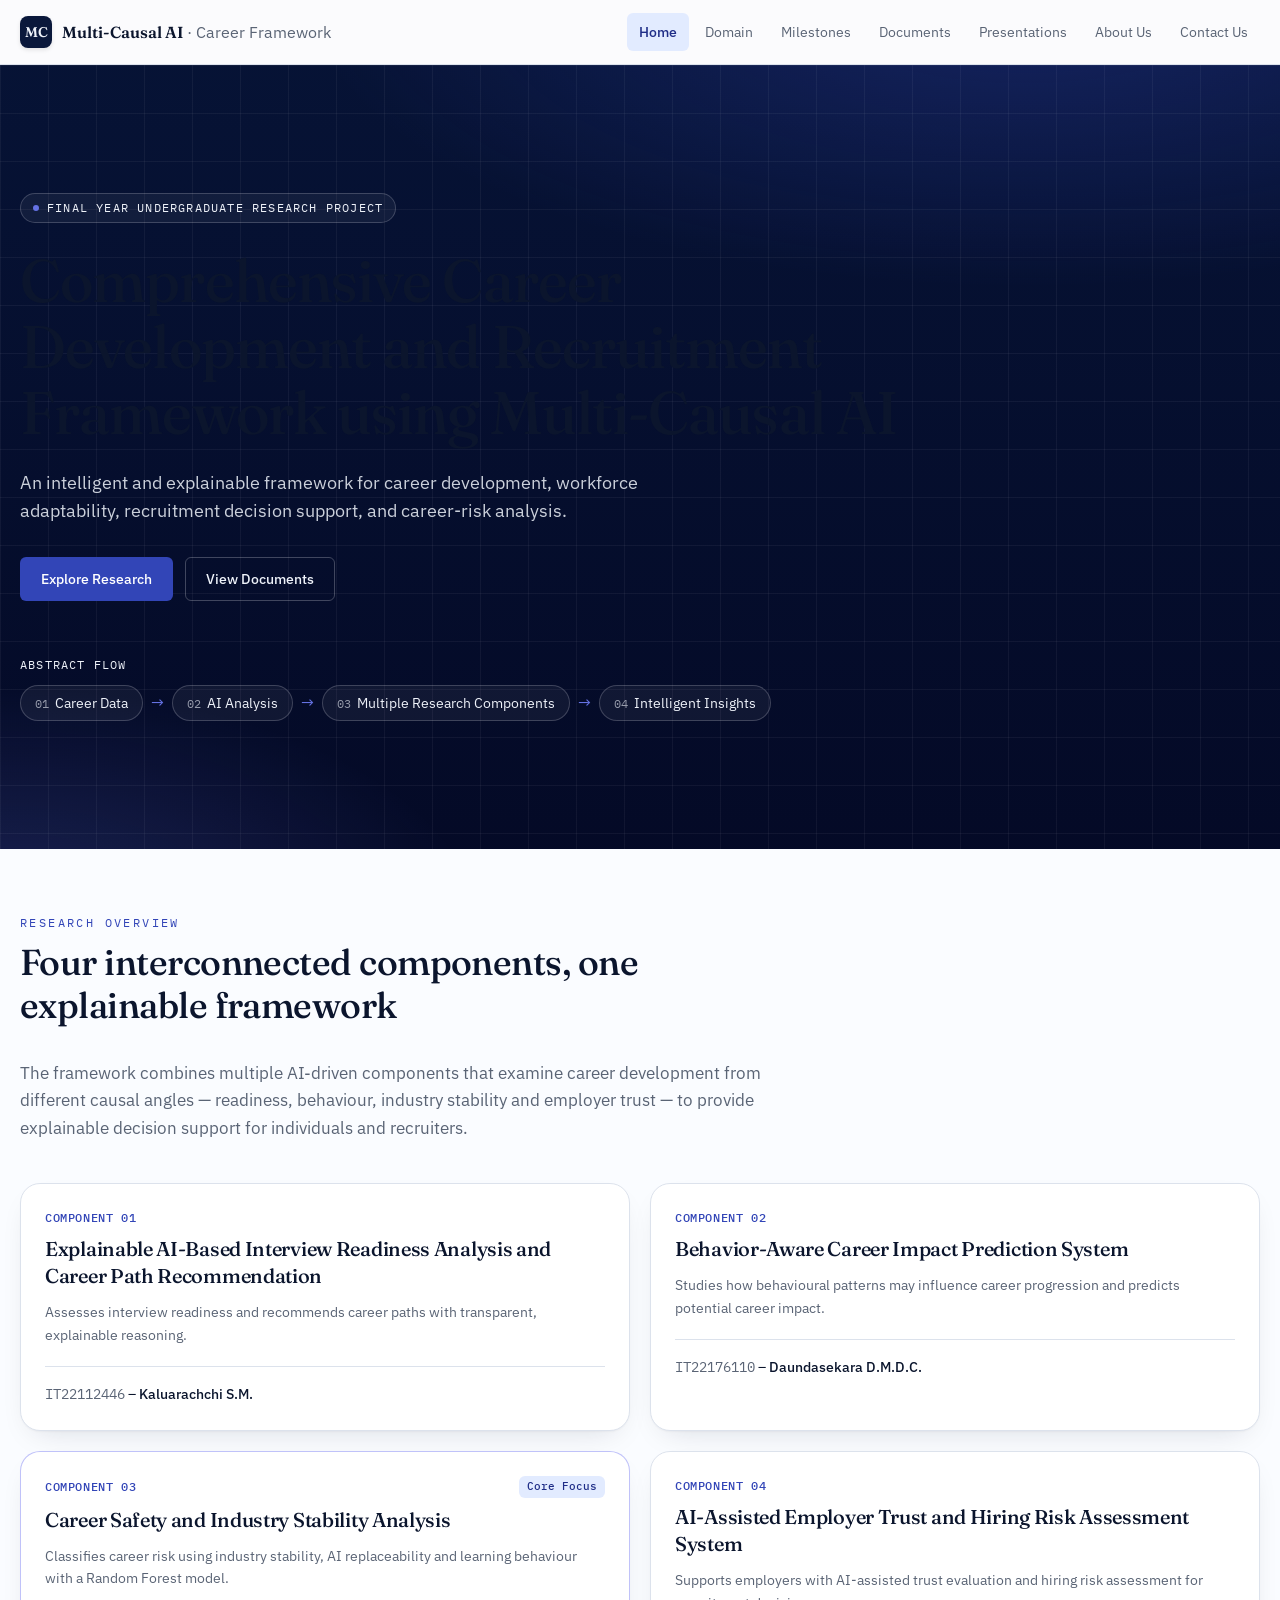
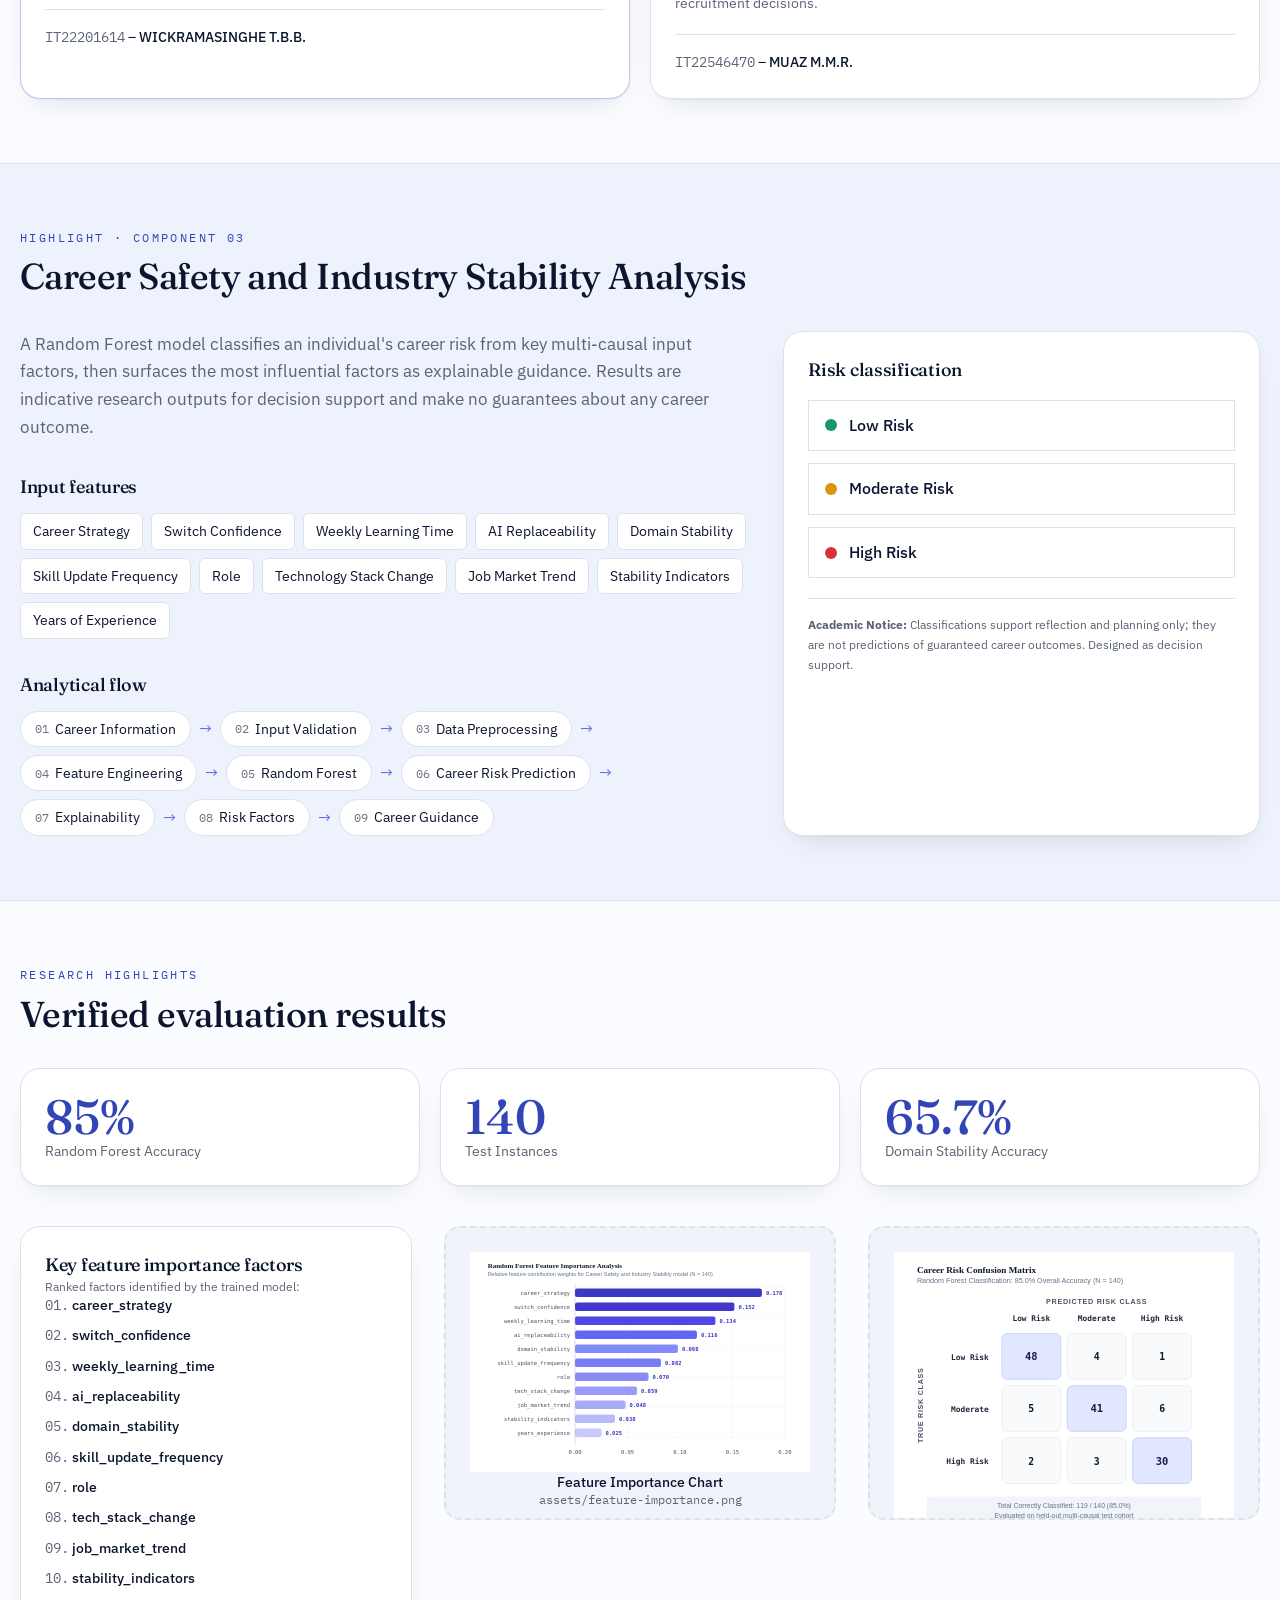
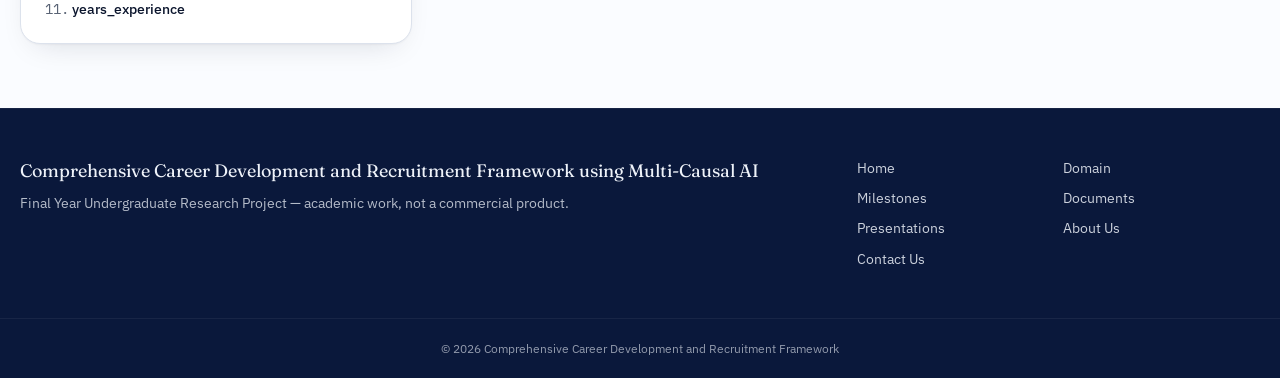
==== index.html @ 6894f390 "startings" ====
<!DOCTYPE html>
<html lang="en">
<head>
  <meta charset="utf-8" />
  <meta name="viewport" content="width=device-width, initial-scale=1" />
  <title>Multi-Causal AI Career Framework — Final Year Research</title>
  <meta name="description" content="An intelligent, explainable framework for career development, workforce adaptability, recruitment decision support, and career-risk analysis." />
  <meta property="og:title" content="Multi-Causal AI Career Framework — Final Year Research" />
  <meta property="og:description" content="An intelligent, explainable framework for career development, workforce adaptability, recruitment decision support, and career-risk analysis." />
  <meta property="og:type" content="website" />
  <meta name="twitter:card" content="summary" />
  
  <link rel="preconnect" href="https://fonts.googleapis.com" />
  <link rel="preconnect" href="https://fonts.gstatic.com" crossorigin />
  <link rel="stylesheet" href="https://fonts.googleapis.com/css2?family=Fraunces:opsz,wght@9..144,400;9..144,500;9..144,600&family=IBM+Plex+Sans:wght@400;500;600;700&family=IBM+Plex+Mono:wght@400;500;600&display=swap" />
  <link rel="stylesheet" href="css/style.css" />
  <link rel="icon" href="favicon.svg" type="image/svg+xml" />
</head>
<body>
  <!-- Accessible Skip Link -->
  <a href="#main" class="sr-only focus:not-sr-only">Skip to content</a>

  <!-- Header Navigation -->
  <header class="site-header">
    <div class="nav-container">
      <a class="brand-link" href="index.html" aria-label="Multi-Causal AI Career Framework Home">
        <span class="brand-badge" aria-hidden="true">MC</span>
        <span class="brand-title">
          Multi-Causal AI <span class="brand-subtitle">· Career Framework</span>
        </span>
      </a>

      <!-- Desktop Navigation -->
      <nav aria-label="Primary" class="primary-nav">
        <ul class="nav-list">
          <li><a class="nav-item-link active" aria-current="page" href="index.html">Home</a></li>
          <li><a class="nav-item-link" href="domain.html">Domain</a></li>
          <li><a class="nav-item-link" href="milestones.html">Milestones</a></li>
          <li><a class="nav-item-link" href="documents.html">Documents</a></li>
          <li><a class="nav-item-link" href="presentations.html">Presentations</a></li>
          <li><a class="nav-item-link" href="about.html">About Us</a></li>
          <li><a class="nav-item-link" href="contact.html">Contact Us</a></li>
        </ul>
      </nav>

      <!-- Mobile Menu Button -->
      <button id="mobile-menu-btn" class="mobile-menu-btn" aria-expanded="false" aria-controls="mobile-nav" type="button">
        Menu
      </button>
    </div>

    <!-- Mobile Navigation Drawer -->
    <nav id="mobile-nav" class="mobile-nav-panel" aria-label="Mobile Navigation">
      <ul class="mobile-nav-list">
        <li><a class="mobile-nav-link active" href="index.html">Home</a></li>
        <li><a class="mobile-nav-link" href="domain.html">Domain</a></li>
        <li><a class="mobile-nav-link" href="milestones.html">Milestones</a></li>
        <li><a class="mobile-nav-link" href="documents.html">Documents</a></li>
        <li><a class="mobile-nav-link" href="presentations.html">Presentations</a></li>
        <li><a class="mobile-nav-link" href="about.html">About Us</a></li>
        <li><a class="mobile-nav-link" href="contact.html">Contact Us</a></li>
      </ul>
    </nav>
  </header>

  <!-- Main Content Area -->
  <main id="main">
    <!-- Hero Section -->
    <section class="hero-bg">
      <div class="grid-lines" aria-hidden="true"></div>
      <div class="reveal max-w-7xl px-5 py-24 md:py-32 hero-content">
        <span class="badge-tag">
          <span class="dot-indicator" aria-hidden="true"></span>
          Final Year Undergraduate Research Project
        </span>

        <h1 class="mt-6 max-w-4xl text-4xl md:text-6xl font-medium leading-[1.1]" style="margin-top: 1.5rem;">
          Comprehensive Career Development and Recruitment Framework using Multi-Causal AI
        </h1>

        <p class="mt-6 max-w-2xl text-lg opacity-75" style="margin-top: 1.5rem; opacity: 0.85;">
          An intelligent and explainable framework for career development, workforce adaptability, recruitment decision support, and career-risk analysis.
        </p>

        <div class="mt-8 flex flex-wrap gap-3" style="display: flex; gap: 0.75rem; margin-top: 2rem;">
          <a class="btn btn-primary" href="domain.html">Explore Research</a>
          <a class="btn btn-hero-outline" href="documents.html">View Documents</a>
        </div>

        <!-- Abstract Flow -->
        <div class="mt-14" style="margin-top: 3.5rem;">
          <p class="font-mono text-xs uppercase tracking-widest opacity-60" style="margin-bottom: 0.75rem;">
            Abstract flow
          </p>
          <ol class="flow-container" aria-label="Process flow">
            <li class="flow-item">
              <span class="flow-pill flow-pill-dark">
                <span class="flow-num">01</span>Career Data
              </span>
              <span class="flow-arrow" aria-hidden="true">→</span>
            </li>
            <li class="flow-item">
              <span class="flow-pill flow-pill-dark">
                <span class="flow-num">02</span>AI Analysis
              </span>
              <span class="flow-arrow" aria-hidden="true">→</span>
            </li>
            <li class="flow-item">
              <span class="flow-pill flow-pill-dark">
                <span class="flow-num">03</span>Multiple Research Components
              </span>
              <span class="flow-arrow" aria-hidden="true">→</span>
            </li>
            <li class="flow-item">
              <span class="flow-pill flow-pill-dark">
                <span class="flow-num">04</span>Intelligent Insights
              </span>
            </li>
          </ol>
        </div>
      </div>
    </section>

    <!-- Research Overview: 4 Interconnected Components -->
    <section class="section-wrapper">
      <p class="section-eyebrow">Research overview</p>
      <h2 class="section-title">Four interconnected components, one explainable framework</h2>
      <p class="section-desc">
        The framework combines multiple AI-driven components that examine career development from different causal angles — readiness, behaviour, industry stability and employer trust — to provide explainable decision support for individuals and recruiters.
      </p>

      <div class="grid gap-5 md:grid-cols-2">
        <!-- Component 01 -->
        <article class="card hover-lift reveal">
          <p class="card-eyebrow">COMPONENT 01</p>
          <h3 class="card-title">Explainable AI-Based Interview Readiness Analysis and Career Path Recommendation</h3>
          <p class="card-text">Assesses interview readiness and recommends career paths with transparent, explainable reasoning.</p>
          <div class="card-footer-meta">
            <span class="font-mono text-muted-foreground">IT22112446</span> – <span class="font-medium">Kaluarachchi S.M.</span>
          </div>
        </article>

        <!-- Component 02 -->
        <article class="card hover-lift reveal">
          <p class="card-eyebrow">COMPONENT 02</p>
          <h3 class="card-title">Behavior-Aware Career Impact Prediction System</h3>
          <p class="card-text">Studies how behavioural patterns may influence career progression and predicts potential career impact.</p>
          <div class="card-footer-meta">
            <span class="font-mono text-muted-foreground">IT22176110</span> – <span class="font-medium">Daundasekara D.M.D.C.</span>
          </div>
        </article>

        <!-- Component 03 -->
        <article class="card hover-lift reveal" style="border-color: rgba(99, 102, 241, 0.4);">
          <div class="flex items-center justify-between" style="display: flex; justify-content: space-between; align-items: center;">
            <p class="card-eyebrow">COMPONENT 03</p>
            <span class="badge-type" style="font-size: 0.7rem;">Core Focus</span>
          </div>
          <h3 class="card-title">Career Safety and Industry Stability Analysis</h3>
          <p class="card-text">Classifies career risk using industry stability, AI replaceability and learning behaviour with a Random Forest model.</p>
          <div class="card-footer-meta">
            <span class="font-mono text-muted-foreground">IT22201614</span> – <span class="font-medium">WICKRAMASINGHE T.B.B.</span>
          </div>
        </article>

        <!-- Component 04 -->
        <article class="card hover-lift reveal">
          <p class="card-eyebrow">COMPONENT 04</p>
          <h3 class="card-title">AI-Assisted Employer Trust and Hiring Risk Assessment System</h3>
          <p class="card-text">Supports employers with AI-assisted trust evaluation and hiring risk assessment for recruitment decisions.</p>
          <div class="card-footer-meta">
            <span class="font-mono text-muted-foreground">IT22546470</span> – <span class="font-medium">MUAZ M.M.R.</span>
          </div>
        </article>
      </div>
    </section>

    <!-- Career Safety Component Highlight (Component 03) -->
    <div class="bg-secondary-section">
      <section class="section-wrapper">
        <p class="section-eyebrow">Highlight · Component 03</p>
        <h2 class="section-title">Career Safety and Industry Stability Analysis</h2>

        <div class="grid gap-8 lg:grid-cols-5">
          <div class="lg:col-span-3">
            <p class="text-muted-foreground" style="font-size: 1.05rem; line-height: 1.65;">
              A Random Forest model classifies an individual's career risk from key multi-causal input factors, then surfaces the most influential factors as explainable guidance. Results are indicative research outputs for decision support and make no guarantees about any career outcome.
            </p>

            <h3 class="text-lg font-medium" style="margin-top: 2rem; margin-bottom: 0.75rem;">Input features</h3>
            <ul class="flex flex-wrap gap-2" style="display: flex; flex-wrap: wrap; gap: 0.5rem;">
              <li class="feature-pill">Career Strategy</li>
              <li class="feature-pill">Switch Confidence</li>
              <li class="feature-pill">Weekly Learning Time</li>
              <li class="feature-pill">AI Replaceability</li>
              <li class="feature-pill">Domain Stability</li>
              <li class="feature-pill">Skill Update Frequency</li>
              <li class="feature-pill">Role</li>
              <li class="feature-pill">Technology Stack Change</li>
              <li class="feature-pill">Job Market Trend</li>
              <li class="feature-pill">Stability Indicators</li>
              <li class="feature-pill">Years of Experience</li>
            </ul>

            <h3 class="text-lg font-medium" style="margin-top: 2rem; margin-bottom: 0.75rem;">Analytical flow</h3>
            <ol class="flow-container" aria-label="Analytical process flow">
              <li class="flow-item"><span class="flow-pill"><span class="flow-num">01</span>Career Information</span><span class="flow-arrow">→</span></li>
              <li class="flow-item"><span class="flow-pill"><span class="flow-num">02</span>Input Validation</span><span class="flow-arrow">→</span></li>
              <li class="flow-item"><span class="flow-pill"><span class="flow-num">03</span>Data Preprocessing</span><span class="flow-arrow">→</span></li>
              <li class="flow-item"><span class="flow-pill"><span class="flow-num">04</span>Feature Engineering</span><span class="flow-arrow">→</span></li>
              <li class="flow-item"><span class="flow-pill"><span class="flow-num">05</span>Random Forest</span><span class="flow-arrow">→</span></li>
              <li class="flow-item"><span class="flow-pill"><span class="flow-num">06</span>Career Risk Prediction</span><span class="flow-arrow">→</span></li>
              <li class="flow-item"><span class="flow-pill"><span class="flow-num">07</span>Explainability</span><span class="flow-arrow">→</span></li>
              <li class="flow-item"><span class="flow-pill"><span class="flow-num">08</span>Risk Factors</span><span class="flow-arrow">→</span></li>
              <li class="flow-item"><span class="flow-pill"><span class="flow-num">09</span>Career Guidance</span></li>
            </ol>
          </div>

          <!-- Risk Classification Card -->
          <div class="card lg:col-span-2 reveal">
            <h3 class="text-lg font-medium">Risk classification</h3>
            <ul class="risk-level-list">
              <li class="risk-item">
                <span class="risk-dot bg-success" aria-hidden="true"></span>
                <span class="font-medium">Low Risk</span>
              </li>
              <li class="risk-item">
                <span class="risk-dot bg-warning" aria-hidden="true"></span>
                <span class="font-medium">Moderate Risk</span>
              </li>
              <li class="risk-item">
                <span class="risk-dot bg-destructive" aria-hidden="true"></span>
                <span class="font-medium">High Risk</span>
              </li>
            </ul>
            <div class="mt-4 border-t pt-4 text-xs text-muted-foreground" style="margin-top: 1.25rem; padding-top: 1rem; border-top: 1px solid var(--border);">
              <p>
                <strong>Academic Notice:</strong> Classifications support reflection and planning only; they are not predictions of guaranteed career outcomes. Designed as decision support.
              </p>
            </div>
          </div>
        </div>
      </section>
    </div>

    <!-- Verified Model Evaluation Results -->
    <section class="section-wrapper">
      <p class="section-eyebrow">Research highlights</p>
      <h2 class="section-title">Verified evaluation results</h2>

      <!-- Stat Cards -->
      <div class="grid gap-5 sm:grid-cols-3">
        <div class="card reveal">
          <p class="metric-number">85%</p>
          <p class="mt-2 text-sm text-muted-foreground">Random Forest Accuracy</p>
        </div>
        <div class="card reveal">
          <p class="metric-number">140</p>
          <p class="mt-2 text-sm text-muted-foreground">Test Instances</p>
        </div>
        <div class="card reveal">
          <p class="metric-number">65.7%</p>
          <p class="mt-2 text-sm text-muted-foreground">Domain Stability Accuracy</p>
        </div>
      </div>

      <!-- Feature Importance and Evaluation Graphics -->
      <div class="mt-10 grid gap-8 lg:grid-cols-3" style="margin-top: 2.5rem;">
        <div class="card reveal">
          <h3 class="text-lg font-medium">Key feature importance factors</h3>
          <p class="text-xs text-muted-foreground mt-1 mb-4">Ranked factors identified by the trained model:</p>
          <ol class="space-y-2 text-sm" style="display: grid; gap: 0.65rem;">
            <li class="flex items-center gap-2"><span class="font-mono text-muted-foreground">01.</span> <span class="font-medium">career_strategy</span></li>
            <li class="flex items-center gap-2"><span class="font-mono text-muted-foreground">02.</span> <span class="font-medium">switch_confidence</span></li>
            <li class="flex items-center gap-2"><span class="font-mono text-muted-foreground">03.</span> <span class="font-medium">weekly_learning_time</span></li>
            <li class="flex items-center gap-2"><span class="font-mono text-muted-foreground">04.</span> <span class="font-medium">ai_replaceability</span></li>
            <li class="flex items-center gap-2"><span class="font-mono text-muted-foreground">05.</span> <span class="font-medium">domain_stability</span></li>
            <li class="flex items-center gap-2"><span class="font-mono text-muted-foreground">06.</span> <span class="font-medium">skill_update_frequency</span></li>
            <li class="flex items-center gap-2"><span class="font-mono text-muted-foreground">07.</span> <span class="font-medium">role</span></li>
            <li class="flex items-center gap-2"><span class="font-mono text-muted-foreground">08.</span> <span class="font-medium">tech_stack_change</span></li>
            <li class="flex items-center gap-2"><span class="font-mono text-muted-foreground">09.</span> <span class="font-medium">job_market_trend</span></li>
            <li class="flex items-center gap-2"><span class="font-mono text-muted-foreground">10.</span> <span class="font-medium">stability_indicators</span></li>
            <li class="flex items-center gap-2"><span class="font-mono text-muted-foreground">11.</span> <span class="font-medium">years_experience</span></li>
          </ol>
        </div>

        <!-- Feature Importance Chart Display -->
        <figure class="chart-placeholder reveal">
          <img src="assets/feature-importance.svg" alt="Feature Importance Chart" style="max-height: 100%; object-fit: contain;" />
          <figcaption class="mt-2 text-center">
            <p class="font-medium text-sm">Feature Importance Chart</p>
            <p class="font-mono text-xs text-muted-foreground">assets/feature-importance.png</p>
          </figcaption>
        </figure>

        <!-- Confusion Matrix Display -->
        <figure class="chart-placeholder reveal">
          <img src="assets/confusion-matrix.svg" alt="Career Risk Confusion Matrix" style="max-height: 100%; object-fit: contain;" />
          <figcaption class="mt-2 text-center">
            <p class="font-medium text-sm">Confusion Matrix</p>
            <p class="font-mono text-xs text-muted-foreground">assets/confusion-matrix.png</p>
          </figcaption>
        </figure>
      </div>
    </section>
  </main>

  <!-- Global Footer -->
  <footer class="site-footer">
    <div class="footer-inner">
      <div>
        <p class="font-display text-lg">Comprehensive Career Development and Recruitment Framework using Multi-Causal AI</p>
        <p class="mt-2 max-w-xl text-sm opacity-70" style="margin-top: 0.5rem; opacity: 0.75;">
          Final Year Undergraduate Research Project — academic work, not a commercial product.
        </p>
      </div>
      <ul class="footer-nav-grid" aria-label="Footer Navigation">
        <li><a href="index.html">Home</a></li>
        <li><a href="domain.html">Domain</a></li>
        <li><a href="milestones.html">Milestones</a></li>
        <li><a href="documents.html">Documents</a></li>
        <li><a href="presentations.html">Presentations</a></li>
        <li><a href="about.html">About Us</a></li>
        <li><a href="contact.html">Contact Us</a></li>
      </ul>
    </div>
    <div class="footer-bottom">
      © 2026 Comprehensive Career Development and Recruitment Framework
    </div>
  </footer>

  <!-- Reusable Document Modal -->
  <div id="doc-modal" class="modal-overlay" aria-hidden="true" role="dialog" aria-modal="true">
    <div class="modal-box">
      <div class="flex items-center justify-between" style="display: flex; justify-content: space-between; align-items: flex-start;">
        <h3 id="modal-doc-title" class="text-xl font-medium">Document</h3>
        <button type="button" class="btn text-sm" data-close-modal aria-label="Close dialog" style="padding: 0.25rem 0.5rem;">✕</button>
      </div>
      <p id="modal-doc-path" class="font-mono text-xs text-primary mt-2" style="word-break: break-all; margin-top: 0.5rem;"></p>
      <p id="modal-doc-desc" class="text-sm text-muted-foreground mt-3" style="margin-top: 0.75rem;"></p>
      <div class="alert-box alert-info mt-4" style="margin-top: 1rem;">
        <p class="text-xs">
          <strong>Note:</strong> Files placed in the local <code>/documents/</code> or <code>/presentations/</code> directories will load directly.
        </p>
      </div>
      <div class="mt-6 flex justify-end gap-2" style="display: flex; justify-content: flex-end; gap: 0.5rem; margin-top: 1.5rem;">
        <button type="button" class="btn btn-secondary text-sm" data-close-modal>Close</button>
        <button type="button" id="modal-action-btn" class="btn btn-primary text-sm">Open File</button>
      </div>
    </div>
  </div>

  <script src="js/main.js"></script>
</body>
</html>
---- css/style.css ----
/* ==========================================================================
   Multi-Causal AI Career Framework — Academic Research Portfolio Stylesheet
   Design Baseline: Lovable Research Frontend System
   ========================================================================== */

@import url('https://fonts.googleapis.com/css2?family=Fraunces:opsz,wght@9..144,400;9..144,500;9..144,600&family=IBM+Plex+Sans:wght@400;500;600;700&family=IBM+Plex+Mono:wght@400;500;600&display=swap');

:root {
  --radius: 0.75rem;
  --radius-sm: 0.375rem;
  --radius-lg: 1rem;
  --radius-xl: 1.25rem;
  --radius-full: 9999px;

  /* Color Palette matching Lovable OKLCH baseline */
  --background: oklch(99% 0.004 260);
  --foreground: oklch(20% 0.05 265);
  --card: #ffffff;
  --card-foreground: oklch(20% 0.05 265);
  --popover: #ffffff;
  --popover-foreground: oklch(20% 0.05 265);
  
  --primary: oklch(45% 0.18 270);
  --primary-hover: oklch(40% 0.18 270);
  --primary-foreground: #ffffff;
  
  --secondary: oklch(96% 0.015 265);
  --secondary-foreground: oklch(25% 0.06 265);
  
  --muted: oklch(96.5% 0.01 260);
  --muted-foreground: oklch(50% 0.03 262);
  
  --accent: oklch(94% 0.035 270);
  --accent-foreground: oklch(35% 0.15 270);
  
  --destructive: oklch(58% 0.2 25);
  --destructive-foreground: #ffffff;
  
  --border: oklch(91% 0.015 262);
  --input: oklch(89% 0.02 262);
  --ring: oklch(55% 0.18 270);
  
  --navy: oklch(22% 0.07 265);
  --navy-dark: oklch(16% 0.06 268);
  --navy-foreground: oklch(96% 0.01 260);
  
  --indigo: oklch(60% 0.17 275);
  --success: oklch(60% 0.13 160);
  --warning: oklch(72% 0.15 75);

  --gradient-hero: radial-gradient(1200px 500px at 80% -10%, oklch(45% .18 270 / 0.35), transparent 60%), 
                         radial-gradient(800px 400px at 0% 110%, oklch(60% .17 275 / 0.25), transparent 60%), 
                         linear-gradient(180deg, oklch(20% .07 265), oklch(16% .06 268));

  --shadow-sm: 0 1px 2px 0 rgba(0, 0, 0, 0.05);
  --shadow-md: 0 4px 6px -1px rgba(0, 0, 0, 0.08), 0 2px 4px -2px rgba(0, 0, 0, 0.06);
  --shadow-card: 0 1px 2px oklch(20% .05 265 / 0.04), 0 12px 32px -16px oklch(20% .05 265 / 0.18);
  --shadow-card-hover: 0 4px 8px oklch(20% .05 265 / 0.06), 0 20px 36px -14px oklch(20% .05 265 / 0.24);

  --font-sans: 'IBM Plex Sans', -apple-system, BlinkMacSystemFont, 'Segoe UI', Roboto, sans-serif;
  --font-mono: 'IBM Plex Mono', ui-monospace, SFMono-Regular, Consolas, monospace;
  --font-display: 'Fraunces', Georgia, serif;
}

/* ==========================================================================
   Base & Reset
   ========================================================================== */
*, *::before, *::after {
  box-sizing: border-box;
  margin: 0;
  padding: 0;
}

html {
  font-size: 16px;
  scroll-behavior: smooth;
  -webkit-text-size-adjust: 100%;
}

body {
  background-color: var(--background);
  color: var(--foreground);
  font-family: var(--font-sans);
  font-size: 1rem;
  line-height: 1.6;
  -webkit-font-smoothing: antialiased;
  -moz-osx-font-smoothing: grayscale;
  display: flex;
  flex-direction: column;
  min-height: 100vh;
}

h1, h2, h3, h4, h5, h6 {
  font-family: var(--font-display);
  letter-spacing: -0.015em;
  font-weight: 500;
  color: var(--foreground);
  line-height: 1.2;
}

p {
  line-height: 1.65;
}

a {
  color: inherit;
  text-decoration: none;
  transition: color 0.15s ease, opacity 0.15s ease;
}

button, input, select, textarea {
  font: inherit;
  color: inherit;
  outline: none;
}

button {
  cursor: pointer;
  background: none;
  border: none;
}

img, svg {
  display: block;
  max-width: 100%;
}

ul, ol {
  list-style: none;
}

:focus-visible {
  outline: 2px solid var(--ring);
  outline-offset: 2px;
  border-radius: var(--radius-sm);
}

/* ==========================================================================
   Typography Helpers
   ========================================================================== */
.font-display { font-family: var(--font-display); }
.font-mono { font-family: var(--font-mono); }
.font-sans { font-family: var(--font-sans); }

.text-xs { font-size: 0.75rem; line-height: 1rem; }
.text-sm { font-size: 0.875rem; line-height: 1.25rem; }
.text-base { font-size: 1rem; line-height: 1.5rem; }
.text-lg { font-size: 1.125rem; line-height: 1.75rem; }
.text-xl { font-size: 1.25rem; line-height: 1.75rem; }
.text-2xl { font-size: 1.5rem; line-height: 2rem; }
.text-3xl { font-size: 1.875rem; line-height: 2.25rem; }
.text-4xl { font-size: 2.25rem; line-height: 2.5rem; }
.text-5xl { font-size: 3rem; line-height: 1.1; }
.text-6xl { font-size: 3.75rem; line-height: 1.1; }

.font-normal { font-weight: 400; }
.font-medium { font-weight: 500; }
.font-semibold { font-weight: 600; }
.font-bold { font-weight: 700; }

.uppercase { text-transform: uppercase; }
.tracking-widest { letter-spacing: 0.1em; }
.tracking-wider { letter-spacing: 0.05em; }
.tracking-eyebrow { letter-spacing: 0.2em; }
.text-center { text-align: center; }
.text-left { text-align: left; }
.text-right { text-align: right; }

/* Text colors */
.text-primary { color: var(--primary); }
.text-muted-foreground { color: var(--muted-foreground); }
.text-accent-foreground { color: var(--accent-foreground); }
.text-navy-foreground { color: var(--navy-foreground); }
.text-destructive { color: var(--destructive); }
.text-success { color: var(--success); }
.text-warning { color: var(--warning); }
.text-indigo { color: var(--indigo); }

/* ==========================================================================
   Layout Containers
   ========================================================================== */
.max-w-7xl {
  max-width: 80rem;
  margin-left: auto;
  margin-right: auto;
}

.max-w-4xl { max-width: 56rem; }
.max-w-3xl { max-width: 48rem; }
.max-w-2xl { max-width: 42rem; }
.max-w-xl { max-width: 36rem; }
.max-w-md { max-width: 28rem; }

.px-5 { padding-left: 1.25rem; padding-right: 1.25rem; }
.py-16 { padding-top: 4rem; padding-bottom: 4rem; }
.py-20 { padding-top: 5rem; padding-bottom: 5rem; }
.py-24 { padding-top: 6rem; padding-bottom: 6rem; }

@media (min-width: 768px) {
  .md\:py-32 { padding-top: 8rem; padding-bottom: 8rem; }
  .md\:text-4xl { font-size: 2.25rem; line-height: 2.5rem; }
  .md\:text-5xl { font-size: 3rem; line-height: 1.15; }
  .md\:text-6xl { font-size: 3.75rem; line-height: 1.1; }
}

.sr-only {
  position: absolute;
  width: 1px;
  height: 1px;
  padding: 0;
  margin: -1px;
  overflow: hidden;
  clip: rect(0, 0, 0, 0);
  white-space: nowrap;
  border-width: 0;
}

.sr-only:focus {
  position: static;
  width: auto;
  height: auto;
  padding: 0.5rem 1rem;
  margin: 0;
  overflow: visible;
  clip: auto;
  white-space: normal;
}

/* ==========================================================================
   Hero Section & Visual Identity
   ========================================================================== */
.hero-bg {
  background: var(--gradient-hero);
  position: relative;
  overflow: hidden;
  color: var(--navy-foreground);
}

.grid-lines {
  position: absolute;
  inset: 0;
  background-image: 
    linear-gradient(oklch(100% 0 0 / 0.05) 1px, transparent 1px),
    linear-gradient(90deg, oklch(100% 0 0 / 0.05) 1px, transparent 1px);
  background-size: 48px 48px;
  pointer-events: none;
}

.hero-content {
  position: relative;
  z-index: 10;
}

.badge-tag {
  display: inline-flex;
  align-items: center;
  gap: 0.5rem;
  border-radius: var(--radius-full);
  border: 1px solid rgba(243, 244, 248, 0.2);
  background-color: rgba(243, 244, 248, 0.05);
  padding: 0.25rem 0.75rem;
  font-family: var(--font-mono);
  font-size: 0.75rem;
  text-transform: uppercase;
  letter-spacing: 0.1em;
  color: var(--navy-foreground);
}

.dot-indicator {
  width: 6px;
  height: 6px;
  border-radius: var(--radius-full);
  background-color: var(--indigo);
  display: inline-block;
}

/* ==========================================================================
   Header & Navigation
   ========================================================================== */
header.site-header {
  position: sticky;
  top: 0;
  z-index: 50;
  border-bottom: 1px solid var(--border);
  background-color: rgba(251, 251, 253, 0.88);
  backdrop-filter: blur(12px);
  -webkit-backdrop-filter: blur(12px);
  transition: background-color 0.2s ease, border-color 0.2s ease, box-shadow 0.2s ease;
}

.nav-container {
  display: flex;
  height: 4rem;
  max-width: 80rem;
  align-items: center;
  justify-content: space-between;
  padding-left: 1.25rem;
  padding-right: 1.25rem;
  margin-left: auto;
  margin-right: auto;
}

.brand-link {
  display: flex;
  align-items: center;
  gap: 0.65rem;
  text-decoration: none;
  font-weight: 600;
}

.brand-badge {
  display: grid;
  height: 2rem;
  width: 2rem;
  place-items: center;
  border-radius: 0.5rem;
  background-color: var(--navy);
  color: var(--navy-foreground);
  font-family: var(--font-display);
  font-size: 0.875rem;
  font-weight: 600;
  box-shadow: 0 2px 4px rgba(0,0,0,0.1);
}

.brand-title {
  font-family: var(--font-display);
  font-size: 1rem;
  font-weight: 600;
  line-height: 1.25;
}

.brand-subtitle {
  color: var(--muted-foreground);
  font-family: var(--font-sans);
  font-weight: 400;
}

@media (max-width: 640px) {
  .brand-subtitle {
    display: none;
  }
}

nav.primary-nav {
  display: none;
}

@media (min-width: 1024px) {
  nav.primary-nav {
    display: block;
  }
}

.nav-list {
  display: flex;
  gap: 0.25rem;
  align-items: center;
}

.nav-item-link {
  border-radius: var(--radius-sm);
  padding: 0.5rem 0.75rem;
  font-size: 0.875rem;
  color: var(--muted-foreground);
  font-weight: 400;
  transition: all 0.15s ease;
  display: inline-block;
}

.nav-item-link:hover {
  color: var(--foreground);
  background-color: var(--muted);
}

.nav-item-link.active {
  background-color: var(--accent);
  color: var(--accent-foreground) !important;
  font-weight: 500;
}

.mobile-menu-btn {
  display: inline-flex;
  align-items: center;
  justify-content: center;
  border-radius: var(--radius-sm);
  border: 1px solid var(--border);
  background: var(--card);
  padding: 0.375rem 0.75rem;
  font-size: 0.875rem;
  font-weight: 500;
  color: var(--foreground);
}

@media (min-width: 1024px) {
  .mobile-menu-btn {
    display: none;
  }
}

.mobile-nav-panel {
  display: none;
  border-top: 1px solid var(--border);
  background-color: var(--card);
  padding: 0.75rem 1.25rem 1rem;
}

.mobile-nav-panel.open {
  display: block;
  animation: slide-down 0.2s ease-out forwards;
}

@keyframes slide-down {
  from { opacity: 0; transform: translateY(-8px); }
  to { opacity: 1; transform: translateY(0); }
}

.mobile-nav-list {
  display: grid;
  gap: 0.25rem;
}

.mobile-nav-link {
  display: block;
  border-radius: var(--radius-sm);
  padding: 0.625rem 0.75rem;
  font-size: 0.9375rem;
  color: var(--muted-foreground);
}

.mobile-nav-link:hover, .mobile-nav-link.active {
  background-color: var(--accent);
  color: var(--accent-foreground);
  font-weight: 500;
}

/* ==========================================================================
   Buttons & Links
   ========================================================================== */
.btn {
  display: inline-flex;
  align-items: center;
  justify-content: center;
  gap: 0.5rem;
  border-radius: var(--radius-sm);
  padding: 0.625rem 1.25rem;
  font-size: 0.875rem;
  font-weight: 500;
  text-decoration: none;
  transition: all 0.15s ease;
  white-space: nowrap;
}

.btn-primary {
  background-color: var(--primary);
  color: var(--primary-foreground);
  border: 1px solid transparent;
}

.btn-primary:hover {
  background-color: var(--primary-hover);
  opacity: 0.95;
  transform: translateY(-1px);
  box-shadow: 0 4px 12px rgba(63, 59, 198, 0.25);
}

.btn-hero-outline {
  border: 1px solid rgba(243, 244, 248, 0.25);
  color: var(--navy-foreground);
  background-color: transparent;
}

.btn-hero-outline:hover {
  background-color: rgba(243, 244, 248, 0.1);
  transform: translateY(-1px);
}

.btn-secondary {
  background-color: var(--secondary);
  color: var(--secondary-foreground);
  border: 1px solid var(--border);
}

.btn-secondary:hover {
  background-color: var(--muted);
}

.btn-outline {
  border: 1px solid var(--border);
  background-color: var(--card);
  color: var(--foreground);
}

.btn-outline:hover {
  background-color: var(--muted);
}

.btn-disabled {
  cursor: not-allowed;
  border-radius: var(--radius-sm);
  border: 1px solid var(--border);
  background-color: var(--muted);
  padding: 0.45rem 0.85rem;
  font-size: 0.875rem;
  color: var(--muted-foreground);
  opacity: 0.75;
}

/* ==========================================================================
   Cards & Content Containers
   ========================================================================== */
.card {
  border-radius: var(--radius-xl);
  border: 1px solid var(--border);
  background-color: var(--card);
  padding: 1.5rem;
  box-shadow: var(--shadow-card);
  transition: transform 0.2s ease, box-shadow 0.2s ease, border-color 0.2s ease;
}

.card:hover {
  border-color: rgba(99, 102, 241, 0.25);
}

.card.hover-lift:hover {
  transform: translateY(-2px);
  box-shadow: var(--shadow-card-hover);
}

.card-eyebrow {
  font-family: var(--font-mono);
  font-size: 0.75rem;
  color: var(--primary);
  font-weight: 500;
  letter-spacing: 0.05em;
}

.card-title {
  margin-top: 0.5rem;
  font-size: 1.25rem;
  font-weight: 500;
  line-height: 1.35;
}

.card-text {
  margin-top: 0.75rem;
  font-size: 0.875rem;
  color: var(--muted-foreground);
  line-height: 1.6;
}

.card-footer-meta {
  margin-top: 1.25rem;
  border-top: 1px solid var(--border);
  padding-top: 1rem;
  font-size: 0.875rem;
}

/* ==========================================================================
   Sections & Eyebrows
   ========================================================================== */
section.section-wrapper {
  max-width: 80rem;
  margin-left: auto;
  margin-right: auto;
  padding-left: 1.25rem;
  padding-right: 1.25rem;
  padding-top: 4rem;
  padding-bottom: 4rem;
}

.section-eyebrow {
  font-family: var(--font-mono);
  font-size: 0.75rem;
  text-transform: uppercase;
  letter-spacing: 0.2em;
  color: var(--primary);
  margin-bottom: 0.5rem;
}

.section-title {
  margin-top: 0.5rem;
  margin-bottom: 2rem;
  max-width: 48rem;
  font-size: 1.875rem;
  font-weight: 500;
}

@media (min-width: 768px) {
  .section-title {
    font-size: 2.25rem;
  }
}

.section-desc {
  margin-bottom: 2.5rem;
  max-width: 48rem;
  color: var(--muted-foreground);
  font-size: 1.05rem;
  line-height: 1.65;
}

.bg-secondary-section {
  background-color: var(--secondary);
  border-top: 1px solid var(--border);
  border-bottom: 1px solid var(--border);
}

/* ==========================================================================
   Process Flow Pills
   ========================================================================== */
.flow-container {
  display: flex;
  flex-wrap: wrap;
  align-items: center;
  gap: 0.5rem;
}

.flow-item {
  display: inline-flex;
  align-items: center;
  gap: 0.5rem;
}

.flow-pill {
  display: inline-flex;
  align-items: center;
  border-radius: var(--radius-full);
  border: 1px solid var(--border);
  padding: 0.375rem 0.875rem;
  font-size: 0.875rem;
  background-color: var(--card);
  color: var(--foreground);
  font-weight: 400;
}

.flow-pill-dark {
  border-color: rgba(243, 244, 248, 0.2);
  background-color: rgba(243, 244, 248, 0.05);
  color: var(--navy-foreground);
}

.flow-num {
  font-family: var(--font-mono);
  font-size: 0.75rem;
  opacity: 0.6;
  margin-right: 0.375rem;
}

.flow-arrow {
  color: var(--indigo);
  user-select: none;
}

/* Vertical Methodology Timeline */
.methodology-timeline {
  position: relative;
  margin-left: 0.75rem;
  border-left: 2px solid var(--accent);
  padding-left: 1.5rem;
}

.methodology-step {
  position: relative;
  margin-bottom: 1.75rem;
}

.methodology-step:last-child {
  margin-bottom: 0;
}

.methodology-node {
  position: absolute;
  left: -1.5rem;
  margin-left: -9px;
  top: 0.25rem;
  height: 1rem;
  width: 1rem;
  border-radius: var(--radius-full);
  border: 2px solid var(--background);
  background-color: var(--primary);
}

/* ==========================================================================
   Badges & Status
   ========================================================================== */
.badge-status {
  display: inline-flex;
  align-items: center;
  gap: 0.375rem;
  border-radius: var(--radius-full);
  background-color: var(--secondary);
  border: 1px solid var(--border);
  padding: 0.125rem 0.625rem;
  font-size: 0.75rem;
  font-weight: 500;
  color: var(--muted-foreground);
}

.badge-status-dot {
  width: 6px;
  height: 6px;
  border-radius: var(--radius-full);
  background-color: var(--warning);
}

.badge-type {
  border-radius: var(--radius-sm);
  background-color: var(--accent);
  color: var(--accent-foreground);
  font-family: var(--font-mono);
  font-size: 0.75rem;
  padding: 0.125rem 0.5rem;
  font-weight: 500;
}

/* ==========================================================================
   Component 3 & Model Highlights
   ========================================================================== */
.metric-number {
  font-family: var(--font-display);
  font-size: 3rem;
  font-weight: 500;
  color: var(--primary);
  line-height: 1;
}

.feature-pill {
  border-radius: var(--radius-sm);
  border: 1px solid var(--border);
  background-color: var(--card);
  padding: 0.375rem 0.75rem;
  font-size: 0.875rem;
  font-weight: 400;
}

.risk-level-list {
  display: grid;
  gap: 0.75rem;
  margin-top: 1rem;
}

.risk-item {
  display: flex;
  align-items: center;
  gap: 0.75rem;
  border-radius: var(--radius-md);
  border: 1px solid var(--border);
  padding: 0.75rem 1rem;
  background-color: var(--card);
}

.risk-dot {
  width: 0.75rem;
  height: 0.75rem;
  border-radius: var(--radius-full);
  flex-shrink: 0;
}

.bg-success { background-color: var(--success); }
.bg-warning { background-color: var(--warning); }
.bg-destructive { background-color: var(--destructive); }

/* Placeholder Graphics */
.chart-placeholder {
  display: grid;
  aspect-ratio: 4 / 3;
  place-items: center;
  border-radius: var(--radius-lg);
  border: 2px dashed var(--border);
  background-color: var(--muted);
  padding: 1.5rem;
  text-align: center;
  position: relative;
  overflow: hidden;
}

.chart-svg-box {
  width: 100%;
  height: 100%;
  display: flex;
  flex-direction: column;
  justify-content: center;
  align-items: center;
}

/* ==========================================================================
   Milestones Interactive Selector
   ========================================================================== */
.milestone-select {
  width: 100%;
  border-radius: var(--radius-sm);
  border: 1px solid var(--input);
  background-color: var(--card);
  padding: 0.625rem 0.75rem;
  font-size: 0.9375rem;
  color: var(--foreground);
}

.milestone-btn {
  width: 100%;
  border-radius: var(--radius-sm);
  padding: 0.5rem 0.75rem;
  text-align: left;
  font-size: 0.875rem;
  color: var(--muted-foreground);
  transition: all 0.15s ease;
  display: flex;
  align-items: center;
}

.milestone-btn:hover {
  background-color: var(--muted);
  color: var(--foreground);
}

.milestone-btn.active {
  background-color: var(--accent);
  color: var(--accent-foreground);
  font-weight: 500;
}

/* ==========================================================================
   Forms & Inputs
   ========================================================================== */
.form-group {
  display: flex;
  flex-direction: column;
  gap: 0.375rem;
}

.form-label {
  font-size: 0.875rem;
  font-weight: 500;
  color: var(--foreground);
}

.form-input, .form-textarea, .form-select {
  width: 100%;
  border-radius: var(--radius-sm);
  border: 1px solid var(--input);
  background-color: var(--card);
  padding: 0.625rem 0.75rem;
  font-size: 0.9375rem;
  color: var(--foreground);
  transition: border-color 0.15s ease, box-shadow 0.15s ease;
}

.form-input:focus, .form-textarea:focus, .form-select:focus {
  border-color: var(--primary);
  box-shadow: 0 0 0 3px oklch(45% 0.18 270 / 0.15);
}

.form-input.error, .form-textarea.error {
  border-color: var(--destructive);
}

.error-text {
  font-size: 0.75rem;
  color: var(--destructive);
  margin-top: 0.25rem;
}

.alert-box {
  border-radius: var(--radius-sm);
  padding: 0.875rem 1rem;
  font-size: 0.875rem;
  line-height: 1.5;
}

.alert-success {
  border: 1px solid rgba(22, 163, 74, 0.35);
  background-color: rgba(22, 163, 74, 0.08);
  color: #14532d;
}

.alert-info {
  border: 1px solid var(--border);
  background-color: var(--muted);
  color: var(--muted-foreground);
}

/* ==========================================================================
   Footer
   ========================================================================== */
footer.site-footer {
  margin-top: auto;
  background-color: var(--navy);
  color: var(--navy-foreground);
  border-top: 1px solid rgba(255, 255, 255, 0.05);
}

.footer-inner {
  max-width: 80rem;
  margin-left: auto;
  margin-right: auto;
  padding: 3rem 1.25rem;
  display: grid;
  gap: 2rem;
}

@media (min-width: 768px) {
  .footer-inner {
    grid-template-columns: 2fr 1fr;
  }
}

.footer-nav-grid {
  display: grid;
  grid-template-columns: repeat(2, 1fr);
  gap: 0.5rem;
  font-size: 0.875rem;
  opacity: 0.85;
}

.footer-nav-grid a:hover {
  text-decoration: underline;
  opacity: 1;
}

.footer-bottom {
  border-top: 1px solid rgba(243, 244, 248, 0.1);
  padding-top: 1.25rem;
  padding-bottom: 1.25rem;
  text-align: center;
  font-size: 0.75rem;
  opacity: 0.6;
}

/* ==========================================================================
   Animations & Micro-interactions
   ========================================================================== */
.reveal {
  animation: 0.7s cubic-bezier(0.2, 0.7, 0.2, 1) both reveal-up;
}

@keyframes reveal-up {
  0% {
    opacity: 0;
    transform: translateY(14px);
  }
  100% {
    opacity: 1;
    transform: translateY(0);
  }
}

@media (prefers-reduced-motion: reduce) {
  .reveal {
    animation: none;
  }
  html {
    scroll-behavior: auto;
  }
}

/* Modal for Document Action Notice */
.modal-overlay {
  position: fixed;
  inset: 0;
  background-color: rgba(0, 0, 0, 0.5);
  backdrop-filter: blur(4px);
  z-index: 100;
  display: none;
  place-items: center;
  padding: 1rem;
}

.modal-overlay.open {
  display: grid;
}

.modal-box {
  background: var(--card);
  border-radius: var(--radius-xl);
  border: 1px solid var(--border);
  box-shadow: 0 20px 40px rgba(0,0,0,0.2);
  max-width: 32rem;
  width: 100%;
  padding: 1.75rem;
  position: relative;
  animation: modal-pop 0.2s cubic-bezier(0.16, 1, 0.3, 1) forwards;
}

@keyframes modal-pop {
  from { opacity: 0; transform: scale(0.95); }
  to { opacity: 1; transform: scale(1); }
}

/* Responsive Grid Helpers */
.grid { display: grid; }
.grid-cols-1 { grid-template-columns: repeat(1, minmax(0, 1fr)); }
.grid-cols-2 { grid-template-columns: repeat(2, minmax(0, 1fr)); }
.grid-cols-3 { grid-template-columns: repeat(3, minmax(0, 1fr)); }
.grid-cols-4 { grid-template-columns: repeat(4, minmax(0, 1fr)); }
.grid-cols-5 { grid-template-columns: repeat(5, minmax(0, 1fr)); }

.gap-2 { gap: 0.5rem; }
.gap-3 { gap: 0.75rem; }
.gap-4 { gap: 1rem; }
.gap-5 { gap: 1.25rem; }
.gap-6 { gap: 1.5rem; }
.gap-8 { gap: 2rem; }

@media (min-width: 640px) {
  .sm\:grid-cols-2 { grid-template-columns: repeat(2, minmax(0, 1fr)); }
  .sm\:grid-cols-3 { grid-template-columns: repeat(3, minmax(0, 1fr)); }
}

@media (min-width: 768px) {
  .md\:grid-cols-2 { grid-template-columns: repeat(2, minmax(0, 1fr)); }
  .md\:grid-cols-3 { grid-template-columns: repeat(3, minmax(0, 1fr)); }
}

@media (min-width: 1024px) {
  .lg\:grid-cols-3 { grid-template-columns: repeat(3, minmax(0, 1fr)); }
  .lg\:grid-cols-4 { grid-template-columns: repeat(4, minmax(0, 1fr)); }
  .lg\:grid-cols-5 { grid-template-columns: repeat(5, minmax(0, 1fr)); }
  .lg\:col-span-1 { grid-column: span 1 / span 1; }
  .lg\:col-span-2 { grid-column: span 2 / span 2; }
  .lg\:col-span-3 { grid-column: span 3 / span 3; }
  .lg\:col-span-4 { grid-column: span 4 / span 4; }
}
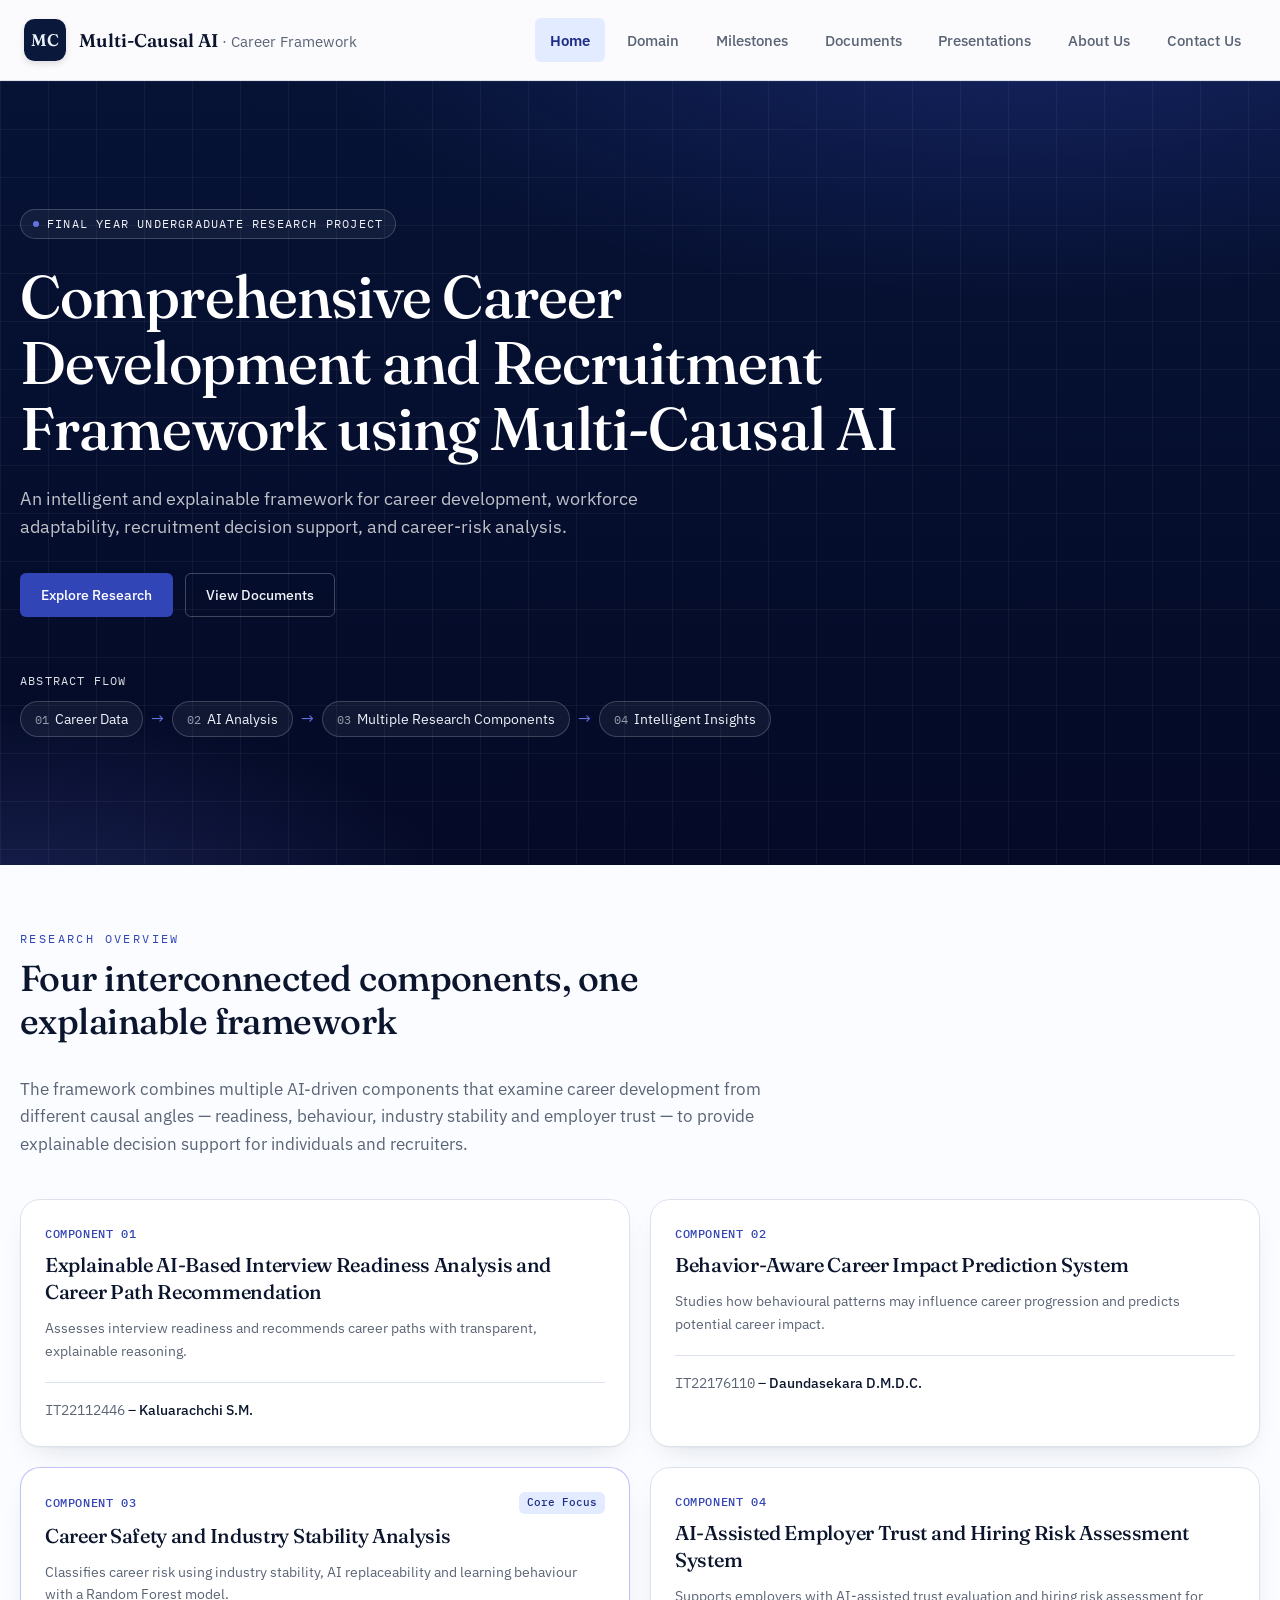
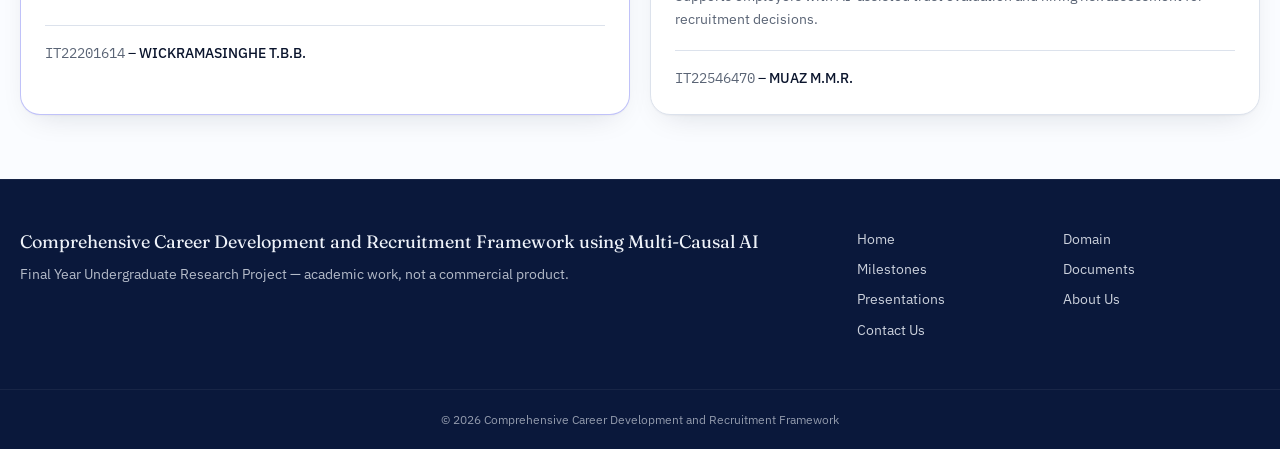
==== commit 22a96513: "done" ====
--- a/index.html
+++ b/index.html
@@ -74,7 +74,7 @@
           Final Year Undergraduate Research Project
         </span>
 
-        <h1 class="mt-6 max-w-4xl text-4xl md:text-6xl font-medium leading-[1.1]" style="margin-top: 1.5rem;">
+        <h1 class="mt-6 max-w-4xl text-4xl md:text-6xl font-medium leading-[1.1]" style="margin-top: 1.5rem; color: #ffffff;">
           Comprehensive Career Development and Recruitment Framework using Multi-Causal AI
         </h1>
 
@@ -175,134 +175,8 @@
       </div>
     </section>
 
-    <!-- Career Safety Component Highlight (Component 03) -->
-    <div class="bg-secondary-section">
-      <section class="section-wrapper">
-        <p class="section-eyebrow">Highlight · Component 03</p>
-        <h2 class="section-title">Career Safety and Industry Stability Analysis</h2>
-
-        <div class="grid gap-8 lg:grid-cols-5">
-          <div class="lg:col-span-3">
-            <p class="text-muted-foreground" style="font-size: 1.05rem; line-height: 1.65;">
-              A Random Forest model classifies an individual's career risk from key multi-causal input factors, then surfaces the most influential factors as explainable guidance. Results are indicative research outputs for decision support and make no guarantees about any career outcome.
-            </p>
-
-            <h3 class="text-lg font-medium" style="margin-top: 2rem; margin-bottom: 0.75rem;">Input features</h3>
-            <ul class="flex flex-wrap gap-2" style="display: flex; flex-wrap: wrap; gap: 0.5rem;">
-              <li class="feature-pill">Career Strategy</li>
-              <li class="feature-pill">Switch Confidence</li>
-              <li class="feature-pill">Weekly Learning Time</li>
-              <li class="feature-pill">AI Replaceability</li>
-              <li class="feature-pill">Domain Stability</li>
-              <li class="feature-pill">Skill Update Frequency</li>
-              <li class="feature-pill">Role</li>
-              <li class="feature-pill">Technology Stack Change</li>
-              <li class="feature-pill">Job Market Trend</li>
-              <li class="feature-pill">Stability Indicators</li>
-              <li class="feature-pill">Years of Experience</li>
-            </ul>
-
-            <h3 class="text-lg font-medium" style="margin-top: 2rem; margin-bottom: 0.75rem;">Analytical flow</h3>
-            <ol class="flow-container" aria-label="Analytical process flow">
-              <li class="flow-item"><span class="flow-pill"><span class="flow-num">01</span>Career Information</span><span class="flow-arrow">→</span></li>
-              <li class="flow-item"><span class="flow-pill"><span class="flow-num">02</span>Input Validation</span><span class="flow-arrow">→</span></li>
-              <li class="flow-item"><span class="flow-pill"><span class="flow-num">03</span>Data Preprocessing</span><span class="flow-arrow">→</span></li>
-              <li class="flow-item"><span class="flow-pill"><span class="flow-num">04</span>Feature Engineering</span><span class="flow-arrow">→</span></li>
-              <li class="flow-item"><span class="flow-pill"><span class="flow-num">05</span>Random Forest</span><span class="flow-arrow">→</span></li>
-              <li class="flow-item"><span class="flow-pill"><span class="flow-num">06</span>Career Risk Prediction</span><span class="flow-arrow">→</span></li>
-              <li class="flow-item"><span class="flow-pill"><span class="flow-num">07</span>Explainability</span><span class="flow-arrow">→</span></li>
-              <li class="flow-item"><span class="flow-pill"><span class="flow-num">08</span>Risk Factors</span><span class="flow-arrow">→</span></li>
-              <li class="flow-item"><span class="flow-pill"><span class="flow-num">09</span>Career Guidance</span></li>
-            </ol>
-          </div>
-
-          <!-- Risk Classification Card -->
-          <div class="card lg:col-span-2 reveal">
-            <h3 class="text-lg font-medium">Risk classification</h3>
-            <ul class="risk-level-list">
-              <li class="risk-item">
-                <span class="risk-dot bg-success" aria-hidden="true"></span>
-                <span class="font-medium">Low Risk</span>
-              </li>
-              <li class="risk-item">
-                <span class="risk-dot bg-warning" aria-hidden="true"></span>
-                <span class="font-medium">Moderate Risk</span>
-              </li>
-              <li class="risk-item">
-                <span class="risk-dot bg-destructive" aria-hidden="true"></span>
-                <span class="font-medium">High Risk</span>
-              </li>
-            </ul>
-            <div class="mt-4 border-t pt-4 text-xs text-muted-foreground" style="margin-top: 1.25rem; padding-top: 1rem; border-top: 1px solid var(--border);">
-              <p>
-                <strong>Academic Notice:</strong> Classifications support reflection and planning only; they are not predictions of guaranteed career outcomes. Designed as decision support.
-              </p>
-            </div>
-          </div>
-        </div>
-      </section>
-    </div>
-
-    <!-- Verified Model Evaluation Results -->
-    <section class="section-wrapper">
-      <p class="section-eyebrow">Research highlights</p>
-      <h2 class="section-title">Verified evaluation results</h2>
-
-      <!-- Stat Cards -->
-      <div class="grid gap-5 sm:grid-cols-3">
-        <div class="card reveal">
-          <p class="metric-number">85%</p>
-          <p class="mt-2 text-sm text-muted-foreground">Random Forest Accuracy</p>
-        </div>
-        <div class="card reveal">
-          <p class="metric-number">140</p>
-          <p class="mt-2 text-sm text-muted-foreground">Test Instances</p>
-        </div>
-        <div class="card reveal">
-          <p class="metric-number">65.7%</p>
-          <p class="mt-2 text-sm text-muted-foreground">Domain Stability Accuracy</p>
-        </div>
-      </div>
-
-      <!-- Feature Importance and Evaluation Graphics -->
-      <div class="mt-10 grid gap-8 lg:grid-cols-3" style="margin-top: 2.5rem;">
-        <div class="card reveal">
-          <h3 class="text-lg font-medium">Key feature importance factors</h3>
-          <p class="text-xs text-muted-foreground mt-1 mb-4">Ranked factors identified by the trained model:</p>
-          <ol class="space-y-2 text-sm" style="display: grid; gap: 0.65rem;">
-            <li class="flex items-center gap-2"><span class="font-mono text-muted-foreground">01.</span> <span class="font-medium">career_strategy</span></li>
-            <li class="flex items-center gap-2"><span class="font-mono text-muted-foreground">02.</span> <span class="font-medium">switch_confidence</span></li>
-            <li class="flex items-center gap-2"><span class="font-mono text-muted-foreground">03.</span> <span class="font-medium">weekly_learning_time</span></li>
-            <li class="flex items-center gap-2"><span class="font-mono text-muted-foreground">04.</span> <span class="font-medium">ai_replaceability</span></li>
-            <li class="flex items-center gap-2"><span class="font-mono text-muted-foreground">05.</span> <span class="font-medium">domain_stability</span></li>
-            <li class="flex items-center gap-2"><span class="font-mono text-muted-foreground">06.</span> <span class="font-medium">skill_update_frequency</span></li>
-            <li class="flex items-center gap-2"><span class="font-mono text-muted-foreground">07.</span> <span class="font-medium">role</span></li>
-            <li class="flex items-center gap-2"><span class="font-mono text-muted-foreground">08.</span> <span class="font-medium">tech_stack_change</span></li>
-            <li class="flex items-center gap-2"><span class="font-mono text-muted-foreground">09.</span> <span class="font-medium">job_market_trend</span></li>
-            <li class="flex items-center gap-2"><span class="font-mono text-muted-foreground">10.</span> <span class="font-medium">stability_indicators</span></li>
-            <li class="flex items-center gap-2"><span class="font-mono text-muted-foreground">11.</span> <span class="font-medium">years_experience</span></li>
-          </ol>
-        </div>
-
-        <!-- Feature Importance Chart Display -->
-        <figure class="chart-placeholder reveal">
-          <img src="assets/feature-importance.svg" alt="Feature Importance Chart" style="max-height: 100%; object-fit: contain;" />
-          <figcaption class="mt-2 text-center">
-            <p class="font-medium text-sm">Feature Importance Chart</p>
-            <p class="font-mono text-xs text-muted-foreground">assets/feature-importance.png</p>
-          </figcaption>
-        </figure>
-
-        <!-- Confusion Matrix Display -->
-        <figure class="chart-placeholder reveal">
-          <img src="assets/confusion-matrix.svg" alt="Career Risk Confusion Matrix" style="max-height: 100%; object-fit: contain;" />
-          <figcaption class="mt-2 text-center">
-            <p class="font-medium text-sm">Confusion Matrix</p>
-            <p class="font-mono text-xs text-muted-foreground">assets/confusion-matrix.png</p>
-          </figcaption>
-        </figure>
-      </div>
-    </section>
+
+
   </main>
 
   <!-- Global Footer -->
--- a/css/style.css
+++ b/css/style.css
@@ -233,8 +233,151 @@
   background: var(--gradient-hero);
   position: relative;
   overflow: hidden;
-  color: var(--navy-foreground);
-}
+  color: #ffffff;
+}
+
+.hero-bg h1,
+.hero-bg h2,
+.hero-bg h3,
+.hero-bg h4 {
+  color: #ffffff !important;
+}
+
+.hero-bg p {
+  color: rgba(255, 255, 255, 0.88);
+}
+
+/* ==========================================================================
+   Full-Screen Wallpaper Hero (Chrome Full-Bleed Wallpaper Style)
+   ========================================================================== */
+.hero-wallpaper {
+  position: relative;
+  width: 100%;
+  min-height: calc(100vh - 5rem);
+  display: flex;
+  align-items: center;
+  justify-content: center;
+  overflow: hidden;
+  background-color: #0c1017;
+}
+
+.hero-wallpaper-bg {
+  position: absolute;
+  inset: 0;
+  background-image: url('../assets/about-cover.jpeg');
+  background-size: cover;
+  background-position: center 35%;
+  background-repeat: no-repeat;
+  z-index: 1;
+  filter: contrast(1.04) brightness(1.02);
+  transition: transform 0.6s ease;
+}
+
+.hero-wallpaper-overlay {
+  position: absolute;
+  inset: 0;
+  /* Neutral gradient to protect text contrast while maintaining full brightness & color */
+  background: 
+    linear-gradient(180deg, rgba(0, 0, 0, 0.42) 0%, rgba(0, 0, 0, 0.18) 35%, rgba(0, 0, 0, 0.22) 65%, rgba(0, 0, 0, 0.7) 100%);
+  z-index: 2;
+  pointer-events: none;
+}
+
+.hero-wallpaper-content {
+  position: relative;
+  z-index: 10;
+  width: 100%;
+  max-width: 58rem;
+  margin: 0 auto;
+  padding: 4rem 1.5rem;
+  text-align: center;
+  color: #ffffff;
+}
+
+.hero-wallpaper-pill {
+  display: inline-flex;
+  align-items: center;
+  gap: 0.5rem;
+  border-radius: var(--radius-full);
+  padding: 0.45rem 1.25rem;
+  font-family: var(--font-mono);
+  font-size: 0.8rem;
+  text-transform: uppercase;
+  letter-spacing: 0.2em;
+  color: #ffffff;
+  background: rgba(0, 0, 0, 0.5);
+  border: 1px solid rgba(255, 255, 255, 0.3);
+  backdrop-filter: blur(12px);
+  -webkit-backdrop-filter: blur(12px);
+  box-shadow: 0 4px 14px rgba(0, 0, 0, 0.3);
+}
+
+.hero-wallpaper-title {
+  margin-top: 1.5rem;
+  font-family: var(--font-display);
+  font-size: clamp(2.5rem, 5.5vw, 4.25rem);
+  font-weight: 600;
+  line-height: 1.15;
+  color: #ffffff !important;
+  text-shadow: 0 3px 16px rgba(0, 0, 0, 0.85), 0 1px 3px rgba(0, 0, 0, 0.9);
+}
+
+.hero-wallpaper-desc {
+  margin-top: 1.25rem;
+  font-size: clamp(1.05rem, 2vw, 1.3rem);
+  line-height: 1.65;
+  color: rgba(255, 255, 255, 0.95);
+  max-width: 44rem;
+  margin-left: auto;
+  margin-right: auto;
+  text-shadow: 0 2px 10px rgba(0, 0, 0, 0.85);
+}
+
+.hero-wallpaper-scroll {
+  margin-top: 2.5rem;
+  display: inline-flex;
+  align-items: center;
+  gap: 0.6rem;
+  padding: 0.7rem 1.5rem;
+  border-radius: var(--radius-full);
+  background: rgba(0, 0, 0, 0.45);
+  border: 1px solid rgba(255, 255, 255, 0.3);
+  backdrop-filter: blur(12px);
+  -webkit-backdrop-filter: blur(12px);
+  color: #ffffff;
+  font-size: 0.9rem;
+  font-weight: 500;
+  text-decoration: none;
+  transition: all 0.2s ease;
+  box-shadow: 0 4px 16px rgba(0, 0, 0, 0.3);
+}
+
+.hero-wallpaper-scroll:hover {
+  background: rgba(0, 0, 0, 0.7);
+  border-color: rgba(255, 255, 255, 0.5);
+  transform: translateY(2px);
+  color: #ffffff;
+}
+
+.hero-wallpaper-credit {
+  position: absolute;
+  bottom: 1.25rem;
+  left: 1.5rem;
+  z-index: 10;
+  display: inline-flex;
+  align-items: center;
+  gap: 0.45rem;
+  padding: 0.35rem 0.8rem;
+  border-radius: var(--radius-sm);
+  background: rgba(0, 0, 0, 0.5);
+  border: 1px solid rgba(255, 255, 255, 0.18);
+  backdrop-filter: blur(10px);
+  -webkit-backdrop-filter: blur(10px);
+  font-size: 0.75rem;
+  font-family: var(--font-mono);
+  color: rgba(255, 255, 255, 0.9);
+}
+
 
 .grid-lines {
   position: absolute;
@@ -244,6 +387,7 @@
     linear-gradient(90deg, oklch(100% 0 0 / 0.05) 1px, transparent 1px);
   background-size: 48px 48px;
   pointer-events: none;
+  z-index: 3;
 }
 
 .hero-content {
@@ -290,12 +434,12 @@
 
 .nav-container {
   display: flex;
-  height: 4rem;
-  max-width: 80rem;
+  height: 5rem;
+  max-width: 82rem;
   align-items: center;
   justify-content: space-between;
-  padding-left: 1.25rem;
-  padding-right: 1.25rem;
+  padding-left: 1.5rem;
+  padding-right: 1.5rem;
   margin-left: auto;
   margin-right: auto;
 }
@@ -303,28 +447,28 @@
 .brand-link {
   display: flex;
   align-items: center;
-  gap: 0.65rem;
+  gap: 0.85rem;
   text-decoration: none;
   font-weight: 600;
 }
 
 .brand-badge {
   display: grid;
-  height: 2rem;
-  width: 2rem;
+  height: 2.6rem;
+  width: 2.6rem;
   place-items: center;
-  border-radius: 0.5rem;
+  border-radius: 0.65rem;
   background-color: var(--navy);
   color: var(--navy-foreground);
   font-family: var(--font-display);
-  font-size: 0.875rem;
+  font-size: 1.05rem;
   font-weight: 600;
-  box-shadow: 0 2px 4px rgba(0,0,0,0.1);
+  box-shadow: 0 3px 6px rgba(0,0,0,0.12);
 }
 
 .brand-title {
   font-family: var(--font-display);
-  font-size: 1rem;
+  font-size: 1.15rem;
   font-weight: 600;
   line-height: 1.25;
 }
@@ -332,6 +476,7 @@
 .brand-subtitle {
   color: var(--muted-foreground);
   font-family: var(--font-sans);
+  font-size: 0.95rem;
   font-weight: 400;
 }
 
@@ -353,16 +498,16 @@
 
 .nav-list {
   display: flex;
-  gap: 0.25rem;
+  gap: 0.4rem;
   align-items: center;
 }
 
 .nav-item-link {
   border-radius: var(--radius-sm);
-  padding: 0.5rem 0.75rem;
-  font-size: 0.875rem;
+  padding: 0.6rem 0.95rem;
+  font-size: 0.95rem;
   color: var(--muted-foreground);
-  font-weight: 400;
+  font-weight: 500;
   transition: all 0.15s ease;
   display: inline-block;
 }
@@ -375,7 +520,7 @@
 .nav-item-link.active {
   background-color: var(--accent);
   color: var(--accent-foreground) !important;
-  font-weight: 500;
+  font-weight: 600;
 }
 
 .mobile-menu-btn {
@@ -385,8 +530,8 @@
   border-radius: var(--radius-sm);
   border: 1px solid var(--border);
   background: var(--card);
-  padding: 0.375rem 0.75rem;
-  font-size: 0.875rem;
+  padding: 0.5rem 0.95rem;
+  font-size: 0.95rem;
   font-weight: 500;
   color: var(--foreground);
 }
@@ -1020,3 +1165,101 @@
   .lg\:col-span-3 { grid-column: span 3 / span 3; }
   .lg\:col-span-4 { grid-column: span 4 / span 4; }
 }
+
+/* ==========================================================================
+   Supervisor Cards & Links
+   ========================================================================== */
+.supervisor-card {
+  border-color: rgba(99, 102, 241, 0.28);
+  position: relative;
+  overflow: hidden;
+  background: linear-gradient(180deg, var(--card) 0%, oklch(98% 0.01 265) 100%);
+}
+
+.supervisor-card:hover {
+  border-color: var(--primary);
+}
+
+.supervisor-email-link {
+  display: inline-flex;
+  align-items: center;
+  gap: 0.45rem;
+  color: var(--primary);
+  font-family: var(--font-mono);
+  font-weight: 500;
+  font-size: 0.8125rem;
+  transition: all 0.15s ease;
+  padding: 0.35rem 0.75rem;
+  border-radius: var(--radius-sm);
+  background-color: var(--secondary);
+  border: 1px solid var(--border);
+}
+
+.supervisor-email-link:hover {
+  background-color: var(--accent);
+  color: var(--accent-foreground);
+  border-color: rgba(99, 102, 241, 0.35);
+  text-decoration: underline;
+}
+
+/* ==========================================================================
+   Team Avatars & Social Links
+   ========================================================================== */
+.team-avatar-container {
+  width: 6.5rem;
+  height: 6.5rem;
+  margin: 0 auto;
+  border-radius: 9999px;
+  overflow: hidden;
+  border: 2px solid var(--border);
+  box-shadow: 0 4px 14px rgba(0, 0, 0, 0.08);
+  position: relative;
+  background-color: var(--muted);
+  transition: transform 0.25s ease, border-color 0.25s ease, box-shadow 0.25s ease;
+}
+
+.card:hover .team-avatar-container {
+  transform: scale(1.05);
+  border-color: var(--primary);
+  box-shadow: 0 8px 20px rgba(99, 102, 241, 0.2);
+}
+
+.team-avatar-img {
+  width: 100%;
+  height: 100%;
+  object-fit: cover;
+  object-position: center 20%;
+  display: block;
+}
+
+.team-avatar-supervisor {
+  width: 7rem;
+  height: 7rem;
+  border-color: rgba(99, 102, 241, 0.4);
+}
+
+.team-social-link {
+  display: inline-flex;
+  align-items: center;
+  justify-content: center;
+  gap: 0.4rem;
+  color: var(--primary);
+  font-family: var(--font-mono);
+  font-weight: 500;
+  font-size: 0.8125rem;
+  padding: 0.4rem 0.75rem;
+  border-radius: var(--radius-sm);
+  background-color: var(--secondary);
+  border: 1px solid var(--border);
+  transition: all 0.15s ease;
+  text-decoration: none;
+  width: 100%;
+}
+
+.team-social-link:hover {
+  background-color: var(--accent);
+  color: var(--accent-foreground);
+  border-color: rgba(99, 102, 241, 0.35);
+  box-shadow: 0 2px 6px rgba(99, 102, 241, 0.12);
+}
+
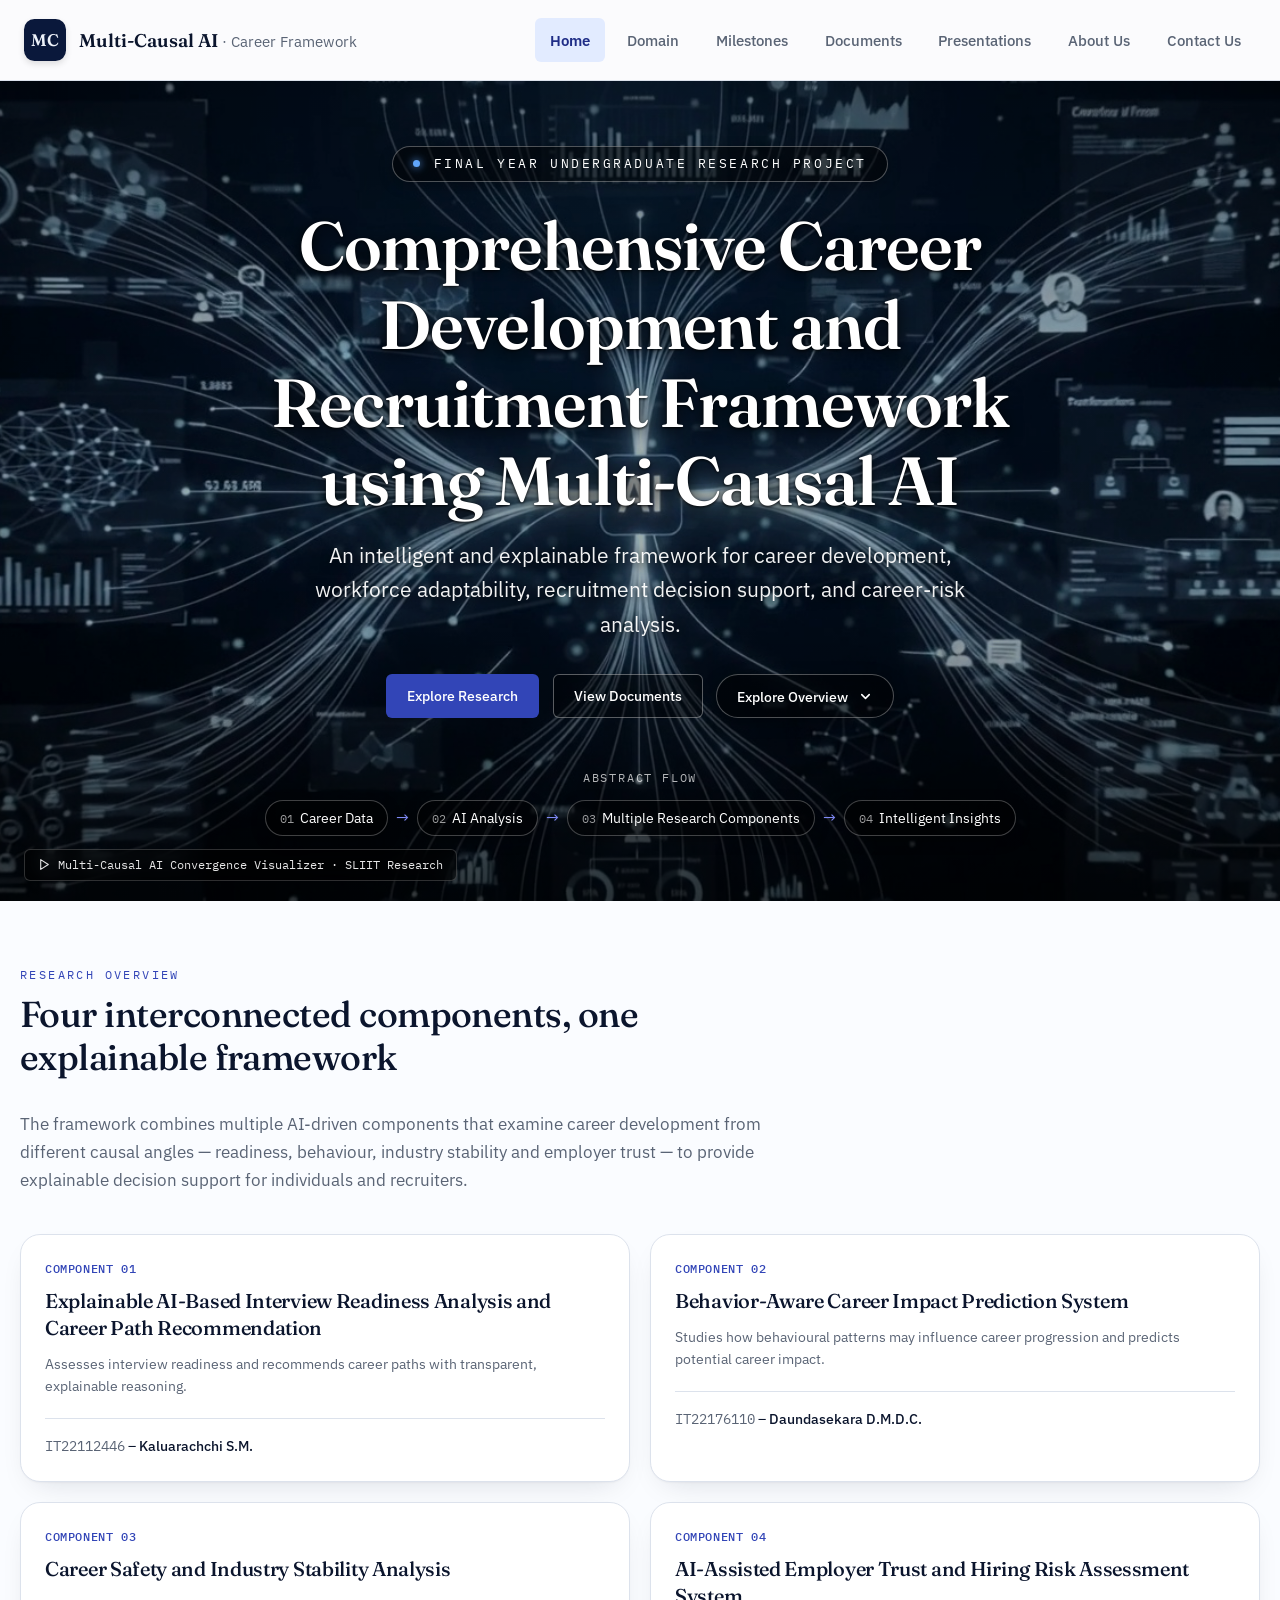
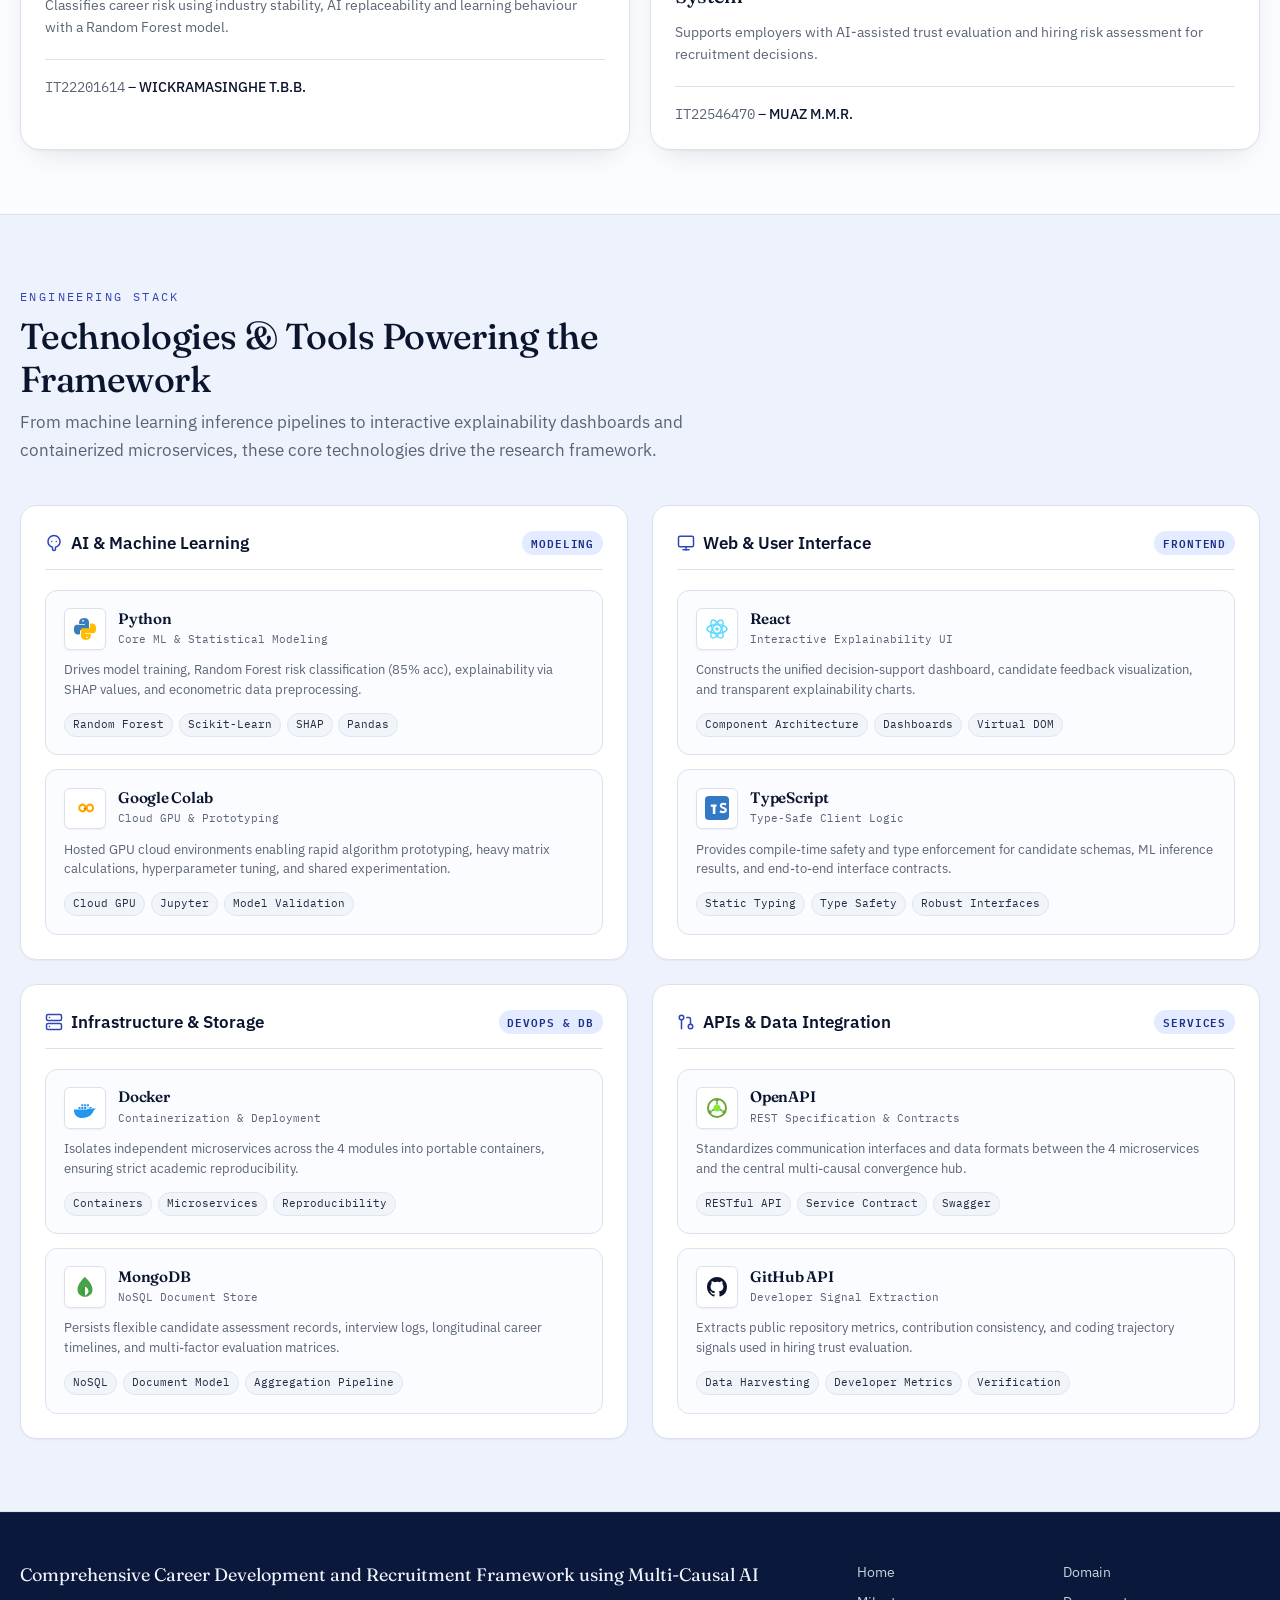
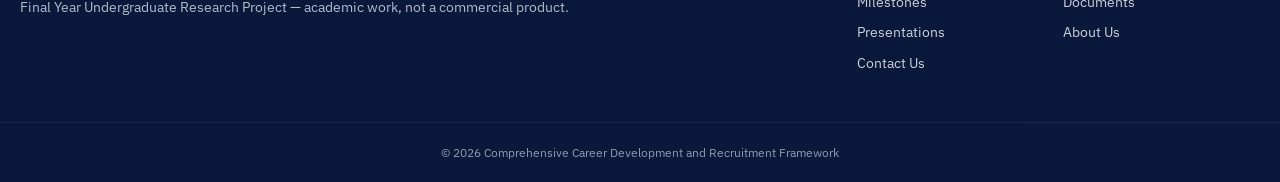
==== commit 30302ce7: "changers" ====
--- a/index.html
+++ b/index.html
@@ -65,64 +65,82 @@
 
   <!-- Main Content Area -->
   <main id="main">
-    <!-- Hero Section -->
-    <section class="hero-bg">
-      <div class="grid-lines" aria-hidden="true"></div>
-      <div class="reveal max-w-7xl px-5 py-24 md:py-32 hero-content">
-        <span class="badge-tag">
-          <span class="dot-indicator" aria-hidden="true"></span>
+    <!-- Full-Screen Video Cover Hero (Wallpaper Style) -->
+    <section class="hero-wallpaper hero-wallpaper-home">
+      <video class="hero-wallpaper-video" autoplay loop muted playsinline poster="assets/home-cover-poster.jpg" aria-hidden="true">
+        <source src="assets/home-cover.mp4" type="video/mp4" />
+      </video>
+      <div class="hero-wallpaper-overlay" aria-hidden="true"></div>
+      
+      <div class="hero-wallpaper-content hero-wallpaper-content-home reveal">
+        <span class="hero-wallpaper-pill">
+          <span class="dot-indicator" aria-hidden="true" style="display: inline-block; width: 7px; height: 7px; border-radius: 50%; background: #60a5fa; box-shadow: 0 0 8px #60a5fa; margin-right: 0.35rem;"></span>
           Final Year Undergraduate Research Project
         </span>
 
-        <h1 class="mt-6 max-w-4xl text-4xl md:text-6xl font-medium leading-[1.1]" style="margin-top: 1.5rem; color: #ffffff;">
+        <h1 class="hero-wallpaper-title">
           Comprehensive Career Development and Recruitment Framework using Multi-Causal AI
         </h1>
 
-        <p class="mt-6 max-w-2xl text-lg opacity-75" style="margin-top: 1.5rem; opacity: 0.85;">
+        <p class="hero-wallpaper-desc">
           An intelligent and explainable framework for career development, workforce adaptability, recruitment decision support, and career-risk analysis.
         </p>
 
-        <div class="mt-8 flex flex-wrap gap-3" style="display: flex; gap: 0.75rem; margin-top: 2rem;">
+        <div style="margin-top: 2rem; display: flex; justify-content: center; flex-wrap: wrap; gap: 0.85rem;">
           <a class="btn btn-primary" href="domain.html">Explore Research</a>
-          <a class="btn btn-hero-outline" href="documents.html">View Documents</a>
+          <a class="btn btn-hero-outline" href="documents.html" style="color: #ffffff; border-color: rgba(255, 255, 255, 0.35); background: rgba(0, 0, 0, 0.35); backdrop-filter: blur(10px);">View Documents</a>
+          <a href="#overview" class="hero-wallpaper-scroll" style="margin-top: 0; padding: 0.6rem 1.25rem;" aria-label="Scroll to research overview">
+            <span>Explore Overview</span>
+            <svg width="15" height="15" viewBox="0 0 24 24" fill="none" stroke="currentColor" stroke-width="2.5" stroke-linecap="round" stroke-linejoin="round" aria-hidden="true">
+              <path d="m6 9 6 6 6-6"/>
+            </svg>
+          </a>
         </div>
 
         <!-- Abstract Flow -->
-        <div class="mt-14" style="margin-top: 3.5rem;">
-          <p class="font-mono text-xs uppercase tracking-widest opacity-60" style="margin-bottom: 0.75rem;">
+        <div style="margin-top: 3.25rem;">
+          <p class="font-mono text-xs uppercase tracking-widest" style="margin-bottom: 0.85rem; color: rgba(255, 255, 255, 0.7); letter-spacing: 0.15em;">
             Abstract flow
           </p>
-          <ol class="flow-container" aria-label="Process flow">
+          <ol class="flow-container" aria-label="Process flow" style="justify-content: center;">
             <li class="flow-item">
-              <span class="flow-pill flow-pill-dark">
+              <span class="flow-pill flow-pill-glass">
                 <span class="flow-num">01</span>Career Data
               </span>
-              <span class="flow-arrow" aria-hidden="true">→</span>
+              <span class="flow-arrow" aria-hidden="true" style="color: #818cf8;">→</span>
             </li>
             <li class="flow-item">
-              <span class="flow-pill flow-pill-dark">
+              <span class="flow-pill flow-pill-glass">
                 <span class="flow-num">02</span>AI Analysis
               </span>
-              <span class="flow-arrow" aria-hidden="true">→</span>
+              <span class="flow-arrow" aria-hidden="true" style="color: #818cf8;">→</span>
             </li>
             <li class="flow-item">
-              <span class="flow-pill flow-pill-dark">
+              <span class="flow-pill flow-pill-glass">
                 <span class="flow-num">03</span>Multiple Research Components
               </span>
-              <span class="flow-arrow" aria-hidden="true">→</span>
+              <span class="flow-arrow" aria-hidden="true" style="color: #818cf8;">→</span>
             </li>
             <li class="flow-item">
-              <span class="flow-pill flow-pill-dark">
+              <span class="flow-pill flow-pill-glass">
                 <span class="flow-num">04</span>Intelligent Insights
               </span>
             </li>
           </ol>
         </div>
       </div>
+
+      <!-- Video Credit Indicator Badge (Chrome-Style) -->
+      <div class="hero-wallpaper-credit">
+        <svg width="13" height="13" viewBox="0 0 24 24" fill="none" stroke="currentColor" stroke-width="2" stroke-linecap="round" stroke-linejoin="round" aria-hidden="true">
+          <polygon points="5 3 19 12 5 21 5 3"></polygon>
+        </svg>
+        <span>Multi-Causal AI Convergence Visualizer · SLIIT Research</span>
+      </div>
     </section>
 
     <!-- Research Overview: 4 Interconnected Components -->
-    <section class="section-wrapper">
+    <section class="section-wrapper" id="overview">
       <p class="section-eyebrow">Research overview</p>
       <h2 class="section-title">Four interconnected components, one explainable framework</h2>
       <p class="section-desc">
@@ -151,11 +169,8 @@
         </article>
 
         <!-- Component 03 -->
-        <article class="card hover-lift reveal" style="border-color: rgba(99, 102, 241, 0.4);">
-          <div class="flex items-center justify-between" style="display: flex; justify-content: space-between; align-items: center;">
-            <p class="card-eyebrow">COMPONENT 03</p>
-            <span class="badge-type" style="font-size: 0.7rem;">Core Focus</span>
-          </div>
+        <article class="card hover-lift reveal">
+          <p class="card-eyebrow">COMPONENT 03</p>
           <h3 class="card-title">Career Safety and Industry Stability Analysis</h3>
           <p class="card-text">Classifies career risk using industry stability, AI replaceability and learning behaviour with a Random Forest model.</p>
           <div class="card-footer-meta">
@@ -175,8 +190,288 @@
       </div>
     </section>
 
-
-
+    <!-- Technologies & Tools Section -->
+    <div class="tech-section-wrapper" id="technologies">
+      <section class="section-wrapper" style="padding-top: 0; padding-bottom: 0;">
+        <div class="reveal mb-10" style="margin-bottom: 2.5rem;">
+          <p class="section-eyebrow">Engineering Stack</p>
+          <h2 class="section-title" style="margin-bottom: 0.5rem;">Technologies &amp; Tools Powering the Framework</h2>
+          <p class="section-desc" style="max-width: 48rem;">
+            From machine learning inference pipelines to interactive explainability dashboards and containerized microservices, these core technologies drive the research framework.
+          </p>
+        </div>
+
+        <div class="tech-grid reveal">
+          <!-- Category 1: AI & Machine Learning -->
+          <div class="tech-cat-box">
+            <div class="tech-cat-header">
+              <div class="tech-cat-title">
+                <svg width="18" height="18" viewBox="0 0 24 24" fill="none" stroke="currentColor" stroke-width="2" stroke-linecap="round" stroke-linejoin="round" style="color: var(--primary);" aria-hidden="true">
+                  <path d="M12 2a8 8 0 0 0-8 8c0 3.5 2.5 6.5 6 7.5V20a2 2 0 0 0 2 2h0a2 2 0 0 0 2-2v-2.5c3.5-1 6-4 6-7.5a8 8 0 0 0-8-8z"/>
+                  <path d="M9 10h.01M15 10h.01"/>
+                </svg>
+                <span>AI &amp; Machine Learning</span>
+              </div>
+              <span class="tech-cat-badge">Modeling</span>
+            </div>
+
+            <div class="tech-items-stack">
+              <!-- Python -->
+              <div class="tech-card">
+                <div class="tech-card-top">
+                  <div class="tech-icon-container" aria-hidden="true">
+                    <svg width="24" height="24" viewBox="0 0 24 24" fill="none">
+                      <path d="M11.9 1.1c-2.8 0-4.6.8-5.3 2.1-.8 1.4-.4 3.7-.4 3.7h5.8v.8H3.8s-2.1.2-2.6 2.3c-.6 2.3 0 4.7 0 4.7s.5 2.1 2.3 2.5c1.8.4 3.5 0 3.5 0v-2.8s-.1-1.7 1.7-1.7h5.7s1.6 0 1.6-1.6V5.4s.2-2.5-2.2-3.8c-1.3-.3-1.9-.5-1.9-.5zm-1.8 1.7c.5 0 .9.4.9.9s-.4.9-.9.9-.9-.4-.9-.9.4-.9.9-.9z" fill="#387eb8"/>
+                      <path d="M12.1 22.9c2.8 0 4.6-.8 5.3-2.1.8-1.4.4-3.7.4-3.7h-5.8v-.8h8.2s2.1-.2 2.6-2.3c.6-2.3 0-4.7 0-4.7s-.5-2.1-2.3-2.5c-1.8-.4-3.5 0-3.5 0v2.8s.1 1.7-1.7 1.7h-5.7s-1.6 0-1.6 1.6v5.7s-.2 2.5 2.2 3.8c1.3.3 1.9.5 1.9.5zm1.8-1.7c-.5 0-.9-.4-.9-.9s.4-.9.9-.9.9.4.9.9-.4.9-.9.9z" fill="#ffbc00"/>
+                    </svg>
+                  </div>
+                  <div class="tech-meta">
+                    <h3 class="tech-name">Python</h3>
+                    <p class="tech-role">Core ML &amp; Statistical Modeling</p>
+                  </div>
+                </div>
+                <p class="tech-desc">
+                  Drives model training, Random Forest risk classification (85% acc), explainability via SHAP values, and econometric data preprocessing.
+                </p>
+                <div class="tech-tags">
+                  <span class="tech-tag-pill">Random Forest</span>
+                  <span class="tech-tag-pill">Scikit-Learn</span>
+                  <span class="tech-tag-pill">SHAP</span>
+                  <span class="tech-tag-pill">Pandas</span>
+                </div>
+              </div>
+
+              <!-- Google Colab -->
+              <div class="tech-card">
+                <div class="tech-card-top">
+                  <div class="tech-icon-container" aria-hidden="true">
+                    <svg width="24" height="24" viewBox="0 0 24 24" fill="none">
+                      <path d="M16.9 7.6c-1.7 0-3.1 1-3.7 2.4-.6-1.4-2-2.4-3.7-2.4C7.2 7.6 5.3 9.6 5.3 12s1.9 4.4 4.2 4.4c1.7 0 3.1-1 3.7-2.4.6 1.4 2 2.4 3.7 2.4 2.3 0 4.2-2 4.2-4.4s-1.9-4.4-4.2-4.4zm-7.4 6.6c-1.2 0-2.2-1-2.2-2.2s1-2.2 2.2-2.2 2.2 1 2.2 2.2-1 2.2-2.2 2.2zm7.4 0c-1.2 0-2.2-1-2.2-2.2s1-2.2 2.2-2.2 2.2 1 2.2 2.2-1 2.2-2.2 2.2z" fill="#f9ab00"/>
+                      <path d="M12 11.1c.4.6.9 1.1 1.5 1.4-.4.6-.9 1.1-1.5 1.4-.6-.3-1.1-.8-1.5-1.4.4-.3.9-.8 1.5-1.4z" fill="#e37400"/>
+                    </svg>
+                  </div>
+                  <div class="tech-meta">
+                    <h3 class="tech-name">Google Colab</h3>
+                    <p class="tech-role">Cloud GPU &amp; Prototyping</p>
+                  </div>
+                </div>
+                <p class="tech-desc">
+                  Hosted GPU cloud environments enabling rapid algorithm prototyping, heavy matrix calculations, hyperparameter tuning, and shared experimentation.
+                </p>
+                <div class="tech-tags">
+                  <span class="tech-tag-pill">Cloud GPU</span>
+                  <span class="tech-tag-pill">Jupyter</span>
+                  <span class="tech-tag-pill">Model Validation</span>
+                </div>
+              </div>
+            </div>
+          </div>
+
+          <!-- Category 2: Web Platform -->
+          <div class="tech-cat-box">
+            <div class="tech-cat-header">
+              <div class="tech-cat-title">
+                <svg width="18" height="18" viewBox="0 0 24 24" fill="none" stroke="currentColor" stroke-width="2" stroke-linecap="round" stroke-linejoin="round" style="color: var(--primary);" aria-hidden="true">
+                  <rect x="2" y="3" width="20" height="14" rx="2" ry="2"/>
+                  <line x1="8" y1="21" x2="16" y2="21"/>
+                  <line x1="12" y1="17" x2="12" y2="21"/>
+                </svg>
+                <span>Web &amp; User Interface</span>
+              </div>
+              <span class="tech-cat-badge">Frontend</span>
+            </div>
+
+            <div class="tech-items-stack">
+              <!-- React -->
+              <div class="tech-card">
+                <div class="tech-card-top">
+                  <div class="tech-icon-container" aria-hidden="true">
+                    <svg width="24" height="24" viewBox="0 0 24 24" fill="none">
+                      <ellipse cx="12" cy="12" rx="10" ry="4.2" stroke="#61dafb" stroke-width="1.5" fill="none"/>
+                      <ellipse cx="12" cy="12" rx="10" ry="4.2" stroke="#61dafb" stroke-width="1.5" fill="none" transform="rotate(60 12 12)"/>
+                      <ellipse cx="12" cy="12" rx="10" ry="4.2" stroke="#61dafb" stroke-width="1.5" fill="none" transform="rotate(120 12 12)"/>
+                      <circle cx="12" cy="12" r="1.8" fill="#61dafb"/>
+                    </svg>
+                  </div>
+                  <div class="tech-meta">
+                    <h3 class="tech-name">React</h3>
+                    <p class="tech-role">Interactive Explainability UI</p>
+                  </div>
+                </div>
+                <p class="tech-desc">
+                  Constructs the unified decision-support dashboard, candidate feedback visualization, and transparent explainability charts.
+                </p>
+                <div class="tech-tags">
+                  <span class="tech-tag-pill">Component Architecture</span>
+                  <span class="tech-tag-pill">Dashboards</span>
+                  <span class="tech-tag-pill">Virtual DOM</span>
+                </div>
+              </div>
+
+              <!-- TypeScript -->
+              <div class="tech-card">
+                <div class="tech-card-top">
+                  <div class="tech-icon-container" aria-hidden="true">
+                    <svg width="24" height="24" viewBox="0 0 24 24" fill="none">
+                      <rect width="24" height="24" rx="4" fill="#3178c6"/>
+                      <path d="M11.5 8.5H5.8v2.2h2v7.3h2.6v-7.3h1.1V8.5zm3.7 5.8c.8.5 1.8.8 2.8.8 1.1 0 1.7-.4 1.7-1 0-.6-.5-.9-1.8-1.4-1.9-.6-3.1-1.5-3.1-3 0-1.7 1.4-3 3.6-3 1.2 0 2.2.3 3 .8l-.7 2c-.7-.4-1.5-.7-2.3-.7-.9 0-1.4.4-1.4.9 0 .6.5.9 1.7 1.3 2 .7 3.2 1.6 3.2 3.1 0 1.9-1.5 3.1-3.9 3.1-1.4 0-2.6-.4-3.5-1l.7-2.1z" fill="#ffffff"/>
+                    </svg>
+                  </div>
+                  <div class="tech-meta">
+                    <h3 class="tech-name">TypeScript</h3>
+                    <p class="tech-role">Type-Safe Client Logic</p>
+                  </div>
+                </div>
+                <p class="tech-desc">
+                  Provides compile-time safety and type enforcement for candidate schemas, ML inference results, and end-to-end interface contracts.
+                </p>
+                <div class="tech-tags">
+                  <span class="tech-tag-pill">Static Typing</span>
+                  <span class="tech-tag-pill">Type Safety</span>
+                  <span class="tech-tag-pill">Robust Interfaces</span>
+                </div>
+              </div>
+            </div>
+          </div>
+
+          <!-- Category 3: Infrastructure & Storage -->
+          <div class="tech-cat-box">
+            <div class="tech-cat-header">
+              <div class="tech-cat-title">
+                <svg width="18" height="18" viewBox="0 0 24 24" fill="none" stroke="currentColor" stroke-width="2" stroke-linecap="round" stroke-linejoin="round" style="color: var(--primary);" aria-hidden="true">
+                  <rect x="2" y="2" width="20" height="8" rx="2" ry="2"/>
+                  <rect x="2" y="14" width="20" height="8" rx="2" ry="2"/>
+                  <line x1="6" y1="6" x2="6.01" y2="6"/>
+                  <line x1="6" y1="18" x2="6.01" y2="18"/>
+                </svg>
+                <span>Infrastructure &amp; Storage</span>
+              </div>
+              <span class="tech-cat-badge">DevOps &amp; DB</span>
+            </div>
+
+            <div class="tech-items-stack">
+              <!-- Docker -->
+              <div class="tech-card">
+                <div class="tech-card-top">
+                  <div class="tech-icon-container" aria-hidden="true">
+                    <svg width="24" height="24" viewBox="0 0 24 24" fill="none">
+                      <path d="M13.9 8.2h2v2h-2zm-2.8 0h2v2h-2zm-2.8 0h2v2h-2zm8.4 2.8h2v2h-2zm-2.8 0h2v2h-2zm-2.8 0h2v2h-2zm-2.8 0h2v2h-2zm-2.8 0h2v2h-2zm14.2 1.5c-.4-.3-1.6-.4-2.4.2 0 0-.6-1.5-2.6-1.5h-.6v2.2H1.1c-.3 1.8.2 4.6 2.3 6.6 2.7 2.6 6.7 2.4 10.4 1.2 4.2-1.3 6.6-4.5 7.1-7.2.7-.3 1.9-1 1.9-1.5z" fill="#2496ed"/>
+                    </svg>
+                  </div>
+                  <div class="tech-meta">
+                    <h3 class="tech-name">Docker</h3>
+                    <p class="tech-role">Containerization &amp; Deployment</p>
+                  </div>
+                </div>
+                <p class="tech-desc">
+                  Isolates independent microservices across the 4 modules into portable containers, ensuring strict academic reproducibility.
+                </p>
+                <div class="tech-tags">
+                  <span class="tech-tag-pill">Containers</span>
+                  <span class="tech-tag-pill">Microservices</span>
+                  <span class="tech-tag-pill">Reproducibility</span>
+                </div>
+              </div>
+
+              <!-- MongoDB -->
+              <div class="tech-card">
+                <div class="tech-card-top">
+                  <div class="tech-icon-container" aria-hidden="true">
+                    <svg width="24" height="24" viewBox="0 0 24 24" fill="none">
+                      <path d="M12.1 2.2c-.2-.2-.5-.2-.7 0C9.6 4.1 4.5 9.3 4.5 14.5c0 4.3 3.4 7.3 7.5 7.3 4.2 0 7.5-3.1 7.5-7.3 0-5.2-5.1-10.4-7.4-12.3zm-.1 18.4v-8.8c.8.2 1.5.6 2.1 1.2 1.2 1.2 1.4 2.8 1.4 3.7-.8 2.2-2.2 3.5-3.5 3.9z" fill="#47a248"/>
+                      <path d="M11.9 2.2v18.4c-1.3-.4-2.7-1.7-3.5-3.9 0-.9.2-2.5 1.4-3.7.6-.6 1.3-1 2.1-1.2v-9.6z" fill="#3fa037"/>
+                    </svg>
+                  </div>
+                  <div class="tech-meta">
+                    <h3 class="tech-name">MongoDB</h3>
+                    <p class="tech-role">NoSQL Document Store</p>
+                  </div>
+                </div>
+                <p class="tech-desc">
+                  Persists flexible candidate assessment records, interview logs, longitudinal career timelines, and multi-factor evaluation matrices.
+                </p>
+                <div class="tech-tags">
+                  <span class="tech-tag-pill">NoSQL</span>
+                  <span class="tech-tag-pill">Document Model</span>
+                  <span class="tech-tag-pill">Aggregation Pipeline</span>
+                </div>
+              </div>
+            </div>
+          </div>
+
+          <!-- Category 4: Integration & APIs -->
+          <div class="tech-cat-box">
+            <div class="tech-cat-header">
+              <div class="tech-cat-title">
+                <svg width="18" height="18" viewBox="0 0 24 24" fill="none" stroke="currentColor" stroke-width="2" stroke-linecap="round" stroke-linejoin="round" style="color: var(--primary);" aria-hidden="true">
+                  <circle cx="18" cy="18" r="3"/>
+                  <circle cx="6" cy="6" r="3"/>
+                  <path d="M13 6h3a2 2 0 0 1 2 2v7"/>
+                  <line x1="6" y1="9" x2="6" y2="21"/>
+                </svg>
+                <span>APIs &amp; Data Integration</span>
+              </div>
+              <span class="tech-cat-badge">Services</span>
+            </div>
+
+            <div class="tech-items-stack">
+              <!-- OpenAPI -->
+              <div class="tech-card">
+                <div class="tech-card-top">
+                  <div class="tech-icon-container" aria-hidden="true">
+                    <svg width="24" height="24" viewBox="0 0 24 24" fill="none">
+                      <circle cx="12" cy="12" r="9" stroke="#6ba539" stroke-width="2" fill="none"/>
+                      <circle cx="12" cy="12" r="3.5" fill="#85ea2d"/>
+                      <circle cx="12" cy="4" r="1.8" fill="#6ba539"/>
+                      <circle cx="19" cy="16" r="1.8" fill="#6ba539"/>
+                      <circle cx="5" cy="16" r="1.8" fill="#6ba539"/>
+                      <line x1="12" y1="5.8" x2="12" y2="8.5" stroke="#6ba539" stroke-width="1.5"/>
+                      <line x1="17.4" y1="14.8" x2="15" y2="13.5" stroke="#6ba539" stroke-width="1.5"/>
+                      <line x1="6.6" y1="14.8" x2="9" y2="13.5" stroke="#6ba539" stroke-width="1.5"/>
+                    </svg>
+                  </div>
+                  <div class="tech-meta">
+                    <h3 class="tech-name">OpenAPI</h3>
+                    <p class="tech-role">REST Specification &amp; Contracts</p>
+                  </div>
+                </div>
+                <p class="tech-desc">
+                  Standardizes communication interfaces and data formats between the 4 microservices and the central multi-causal convergence hub.
+                </p>
+                <div class="tech-tags">
+                  <span class="tech-tag-pill">RESTful API</span>
+                  <span class="tech-tag-pill">Service Contract</span>
+                  <span class="tech-tag-pill">Swagger</span>
+                </div>
+              </div>
+
+              <!-- GitHub API -->
+              <div class="tech-card">
+                <div class="tech-card-top">
+                  <div class="tech-icon-container" aria-hidden="true">
+                    <svg width="24" height="24" viewBox="0 0 24 24" fill="currentColor" style="color: var(--foreground);">
+                      <path fill-rule="evenodd" clip-rule="evenodd" d="M12 2C6.477 2 2 6.484 2 12.017c0 4.425 2.865 8.18 6.839 9.504.5.092.682-.217.682-.483 0-.237-.008-.868-.013-1.703-2.782.605-3.369-1.343-3.369-1.343-.454-1.158-1.11-1.466-1.11-1.466-.908-.62.069-.608.069-.608 1.003.07 1.53 1.032 1.53 1.032.892 1.53 2.341 1.088 2.91.832.092-.647.35-1.088.636-1.338-2.22-.253-4.555-1.113-4.555-4.951 0-1.093.39-1.988 1.029-2.688-.103-.253-.446-1.272.098-2.65 0 0 .84-.27 2.75 1.026A9.564 9.564 0 0112 6.844c.85.004 1.705.115 2.504.337 1.909-1.296 2.747-1.027 2.747-1.027.546 1.379.202 2.398.1 2.651.64.7 1.028 1.595 1.028 2.688 0 3.848-2.339 4.695-4.566 4.943.359.309.678.92.678 1.855 0 1.338-.012 2.419-.012 2.747 0 .268.18.58.688.482A10.019 10.019 0 0022 12.017C22 6.484 17.522 2 12 2z"/>
+                    </svg>
+                  </div>
+                  <div class="tech-meta">
+                    <h3 class="tech-name">GitHub API</h3>
+                    <p class="tech-role">Developer Signal Extraction</p>
+                  </div>
+                </div>
+                <p class="tech-desc">
+                  Extracts public repository metrics, contribution consistency, and coding trajectory signals used in hiring trust evaluation.
+                </p>
+                <div class="tech-tags">
+                  <span class="tech-tag-pill">Data Harvesting</span>
+                  <span class="tech-tag-pill">Developer Metrics</span>
+                  <span class="tech-tag-pill">Verification</span>
+                </div>
+              </div>
+            </div>
+          </div>
+        </div>
+      </section>
+    </div>
   </main>
 
   <!-- Global Footer -->
--- a/css/style.css
+++ b/css/style.css
@@ -273,6 +273,25 @@
   transition: transform 0.6s ease;
 }
 
+.hero-wallpaper-video {
+  position: absolute;
+  inset: 0;
+  width: 100%;
+  height: 100%;
+  object-fit: cover;
+  z-index: 1;
+  filter: contrast(1.08) brightness(0.85);
+}
+
+.hero-wallpaper-home {
+  min-height: calc(100vh - 5rem);
+}
+
+.hero-wallpaper-content-home {
+  max-width: 62rem;
+  padding: 5rem 1.5rem;
+}
+
 .hero-wallpaper-overlay {
   position: absolute;
   inset: 0;
@@ -784,6 +803,15 @@
   color: var(--navy-foreground);
 }
 
+.flow-pill-glass {
+  border-color: rgba(255, 255, 255, 0.25);
+  background: rgba(0, 0, 0, 0.45);
+  backdrop-filter: blur(12px);
+  -webkit-backdrop-filter: blur(12px);
+  color: #ffffff;
+  box-shadow: 0 4px 14px rgba(0, 0, 0, 0.35);
+}
+
 .flow-num {
   font-family: var(--font-mono);
   font-size: 0.75rem;
@@ -1263,3 +1291,155 @@
   box-shadow: 0 2px 6px rgba(99, 102, 241, 0.12);
 }
 
+/* ==========================================================================
+   Tech Stack Showcase Section
+   ========================================================================== */
+.tech-section-wrapper {
+  background-color: var(--secondary);
+  border-top: 1px solid var(--border);
+  border-bottom: 1px solid var(--border);
+  padding: 4.5rem 0;
+}
+
+.tech-grid {
+  display: grid;
+  grid-template-columns: repeat(1, minmax(0, 1fr));
+  gap: 1.5rem;
+}
+
+@media (min-width: 900px) {
+  .tech-grid {
+    grid-template-columns: repeat(2, minmax(0, 1fr));
+  }
+}
+
+.tech-cat-box {
+  background: var(--card);
+  border: 1px solid var(--border);
+  border-radius: var(--radius-lg);
+  padding: 1.5rem;
+  box-shadow: var(--shadow-sm);
+  display: flex;
+  flex-direction: column;
+  gap: 1.25rem;
+  transition: all 0.25s ease;
+}
+
+.tech-cat-box:hover {
+  border-color: rgba(99, 102, 241, 0.35);
+  box-shadow: var(--shadow-card);
+}
+
+.tech-cat-header {
+  display: flex;
+  align-items: center;
+  justify-content: space-between;
+  padding-bottom: 0.75rem;
+  border-bottom: 1px solid var(--border);
+}
+
+.tech-cat-title {
+  font-size: 1.05rem;
+  font-weight: 600;
+  display: flex;
+  align-items: center;
+  gap: 0.5rem;
+  color: var(--foreground);
+}
+
+.tech-cat-badge {
+  font-family: var(--font-mono);
+  font-size: 0.7rem;
+  text-transform: uppercase;
+  letter-spacing: 0.08em;
+  padding: 0.2rem 0.55rem;
+  border-radius: var(--radius-full);
+  background: var(--accent);
+  color: var(--accent-foreground);
+  font-weight: 600;
+}
+
+.tech-items-stack {
+  display: grid;
+  grid-template-columns: 1fr;
+  gap: 0.85rem;
+}
+
+.tech-card {
+  background: var(--background);
+  border: 1px solid var(--border);
+  border-radius: var(--radius);
+  padding: 1.1rem 1.15rem;
+  display: flex;
+  flex-direction: column;
+  gap: 0.65rem;
+  transition: all 0.2s ease;
+}
+
+.tech-card:hover {
+  transform: translateY(-2px);
+  border-color: var(--indigo);
+  box-shadow: 0 4px 14px rgba(0, 0, 0, 0.06);
+}
+
+.tech-card-top {
+  display: flex;
+  align-items: center;
+  gap: 0.75rem;
+}
+
+.tech-icon-container {
+  width: 2.6rem;
+  height: 2.6rem;
+  border-radius: var(--radius-sm);
+  display: flex;
+  align-items: center;
+  justify-content: center;
+  background: var(--card);
+  border: 1px solid var(--border);
+  box-shadow: var(--shadow-sm);
+  flex-shrink: 0;
+}
+
+.tech-meta {
+  flex-grow: 1;
+}
+
+.tech-name {
+  font-size: 0.95rem;
+  font-weight: 600;
+  line-height: 1.2;
+  color: var(--foreground);
+}
+
+.tech-role {
+  font-family: var(--font-mono);
+  font-size: 0.7rem;
+  color: var(--muted-foreground);
+  margin-top: 0.15rem;
+}
+
+.tech-desc {
+  font-size: 0.825rem;
+  line-height: 1.5;
+  color: var(--muted-foreground);
+}
+
+.tech-tags {
+  display: flex;
+  flex-wrap: wrap;
+  gap: 0.35rem;
+  margin-top: 0.15rem;
+}
+
+.tech-tag-pill {
+  font-family: var(--font-mono);
+  font-size: 0.68rem;
+  padding: 0.15rem 0.5rem;
+  border-radius: var(--radius-full);
+  background: var(--muted);
+  color: var(--foreground);
+  border: 1px solid var(--border);
+  opacity: 0.9;
+}
+
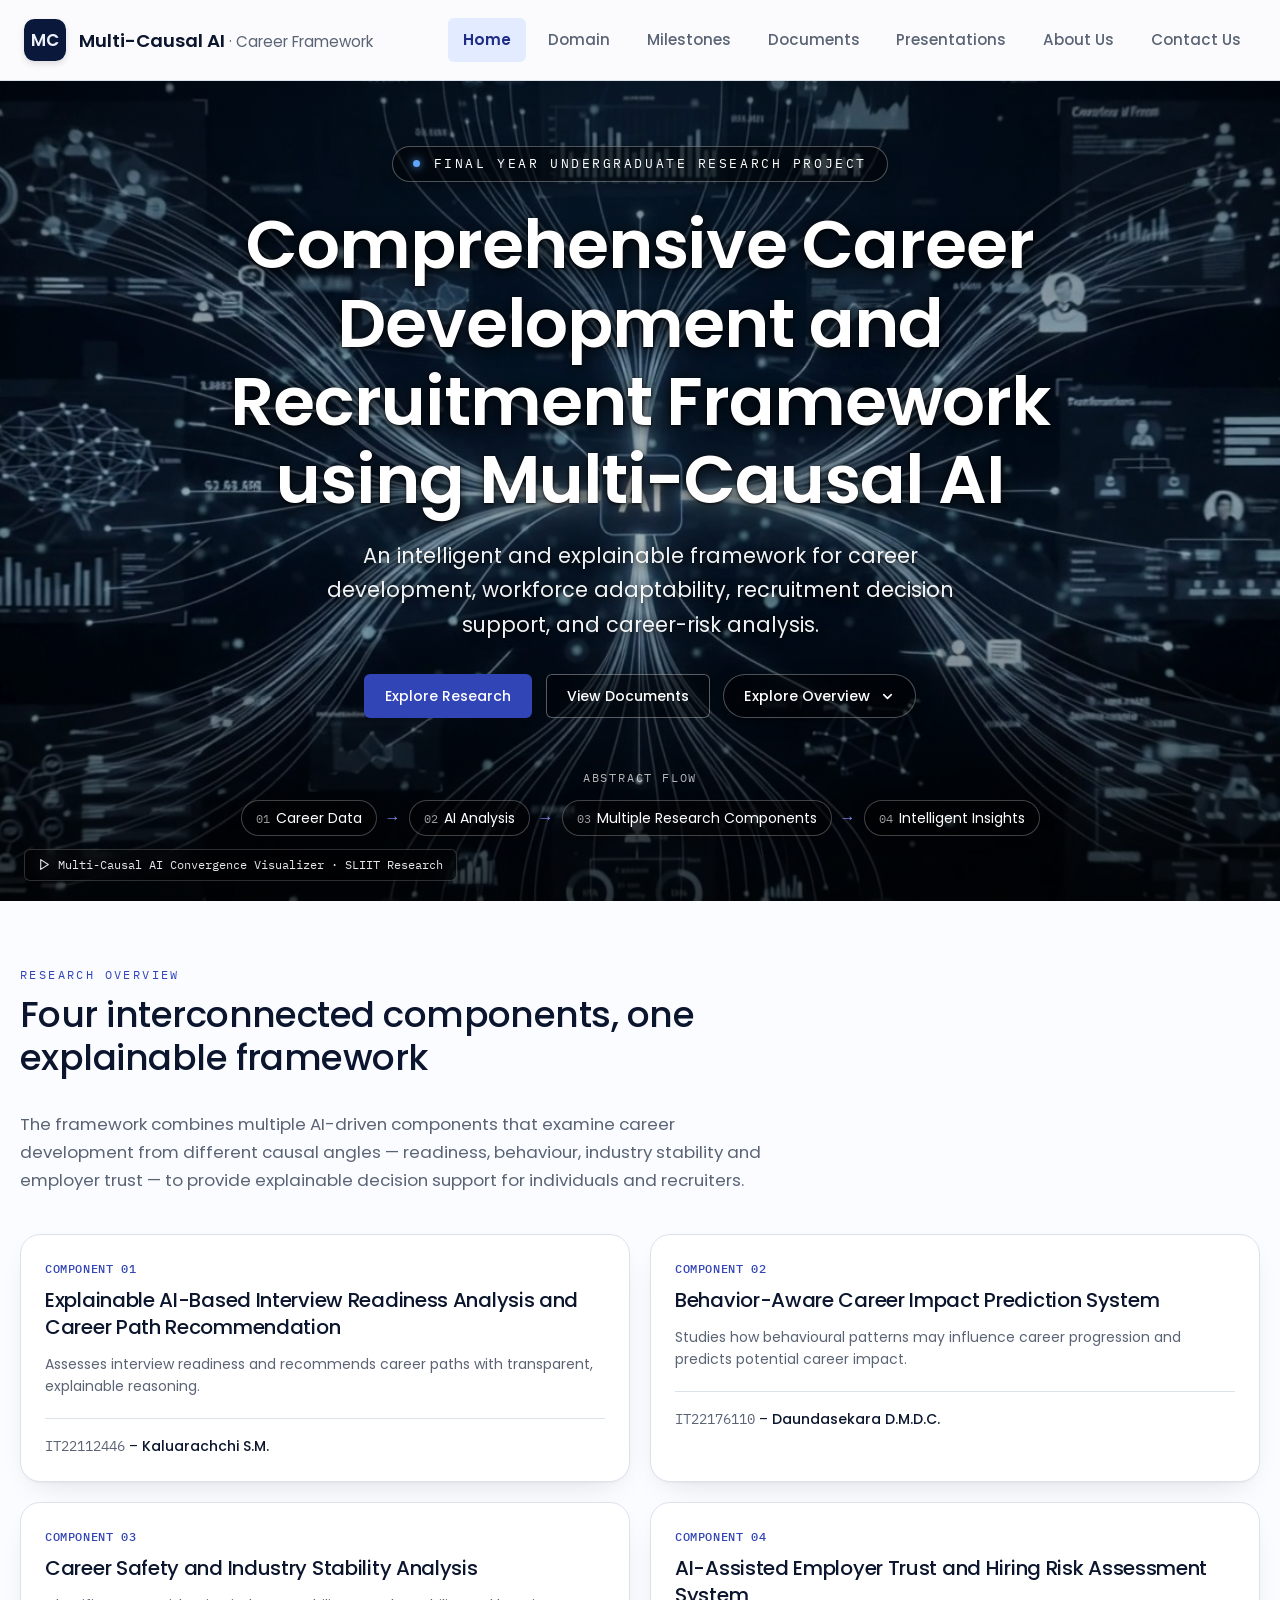
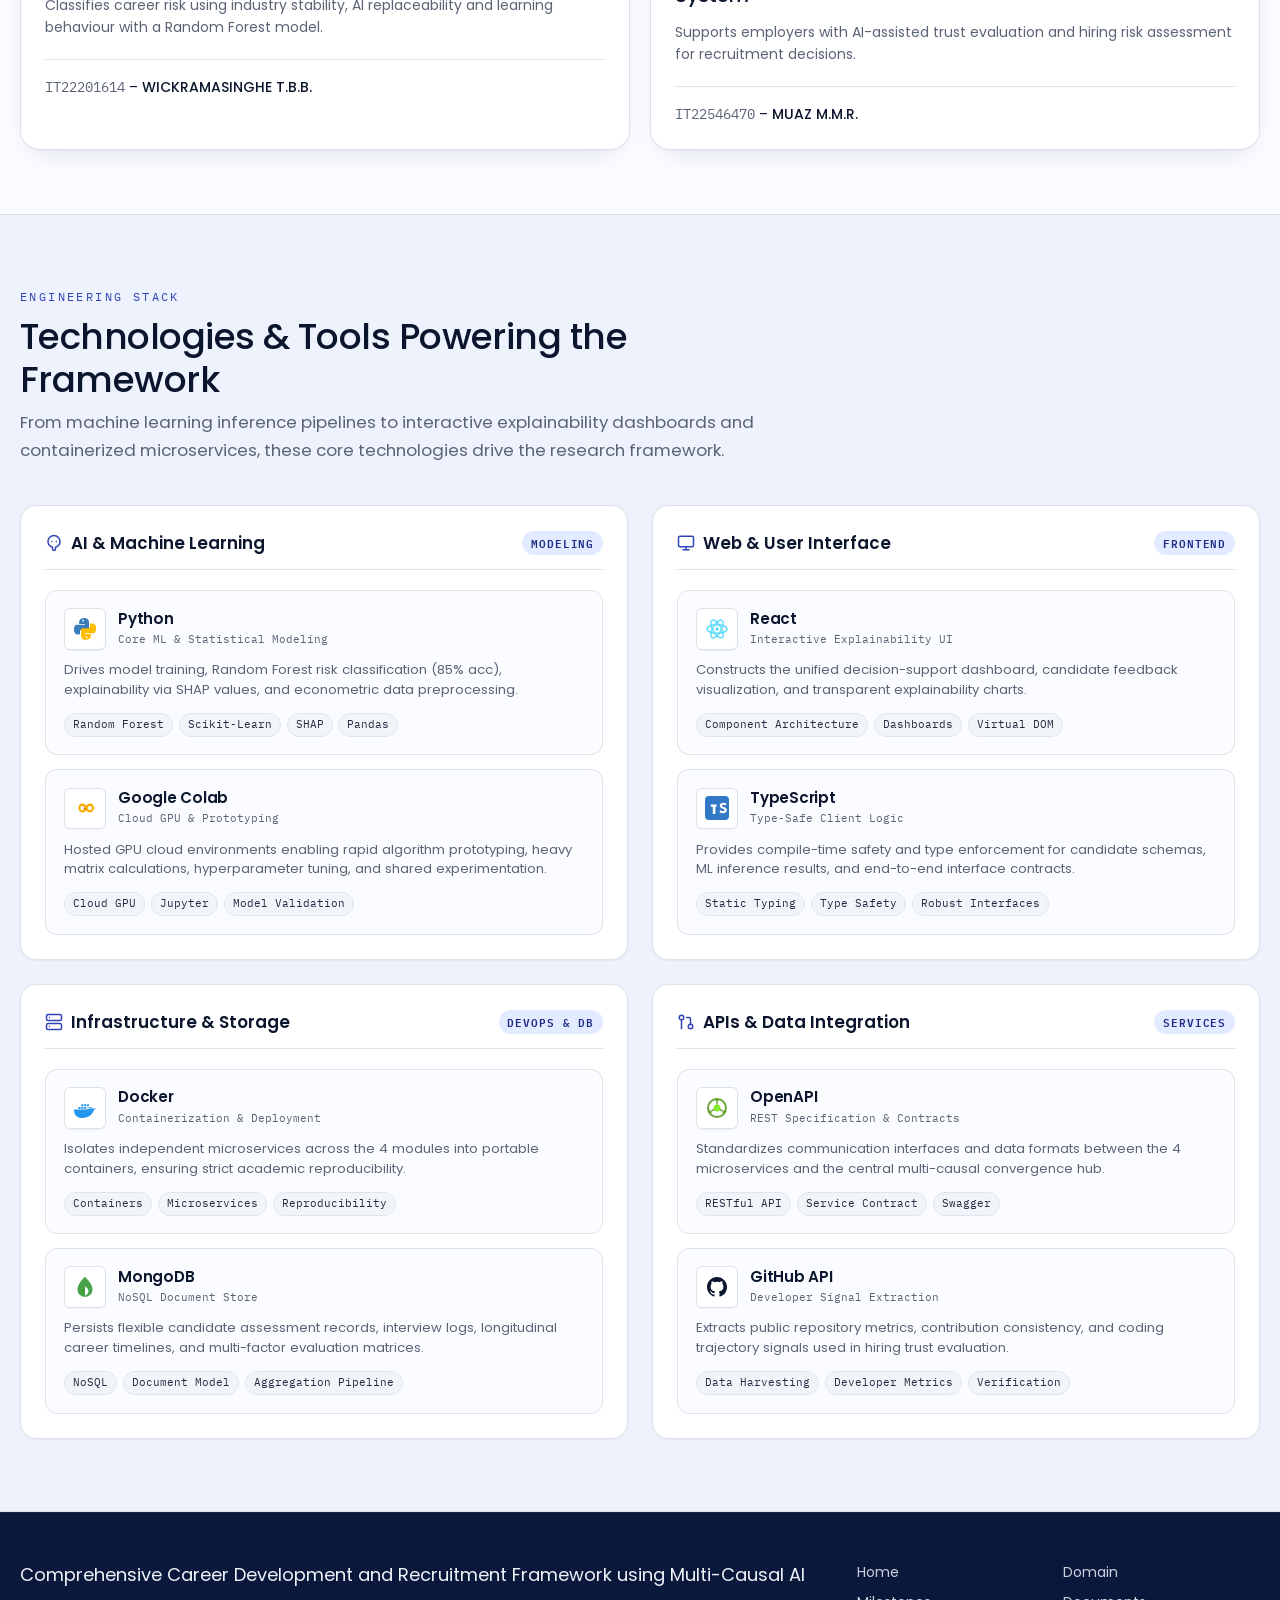
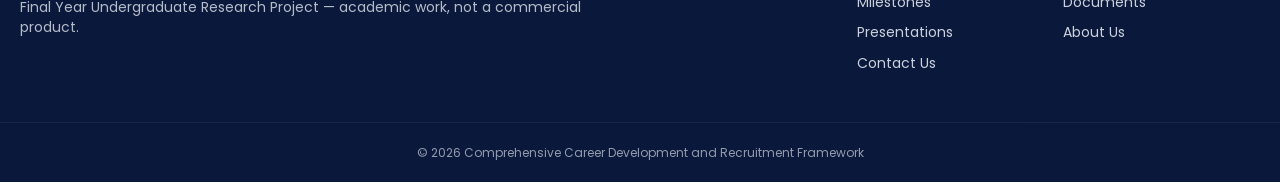
==== commit f43a3e40: "changes" ====
--- a/index.html
+++ b/index.html
@@ -12,7 +12,7 @@
   
   <link rel="preconnect" href="https://fonts.googleapis.com" />
   <link rel="preconnect" href="https://fonts.gstatic.com" crossorigin />
-  <link rel="stylesheet" href="https://fonts.googleapis.com/css2?family=Fraunces:opsz,wght@9..144,400;9..144,500;9..144,600&family=IBM+Plex+Sans:wght@400;500;600;700&family=IBM+Plex+Mono:wght@400;500;600&display=swap" />
+  <link rel="stylesheet" href="https://fonts.googleapis.com/css2?family=Poppins:ital,wght@0,300;0,400;0,500;0,600;0,700;1,400&family=IBM+Plex+Mono:wght@400;500;600&display=swap" />
   <link rel="stylesheet" href="css/style.css" />
   <link rel="icon" href="favicon.svg" type="image/svg+xml" />
 </head>
--- a/css/style.css
+++ b/css/style.css
@@ -3,7 +3,7 @@
    Design Baseline: Lovable Research Frontend System
    ========================================================================== */
 
-@import url('https://fonts.googleapis.com/css2?family=Fraunces:opsz,wght@9..144,400;9..144,500;9..144,600&family=IBM+Plex+Sans:wght@400;500;600;700&family=IBM+Plex+Mono:wght@400;500;600&display=swap');
+@import url('https://fonts.googleapis.com/css2?family=Poppins:ital,wght@0,300;0,400;0,500;0,600;0,700;1,400&family=IBM+Plex+Mono:wght@400;500;600&display=swap');
 
 :root {
   --radius: 0.75rem;
@@ -57,9 +57,9 @@
   --shadow-card: 0 1px 2px oklch(20% .05 265 / 0.04), 0 12px 32px -16px oklch(20% .05 265 / 0.18);
   --shadow-card-hover: 0 4px 8px oklch(20% .05 265 / 0.06), 0 20px 36px -14px oklch(20% .05 265 / 0.24);
 
-  --font-sans: 'IBM Plex Sans', -apple-system, BlinkMacSystemFont, 'Segoe UI', Roboto, sans-serif;
-  --font-mono: 'IBM Plex Mono', ui-monospace, SFMono-Regular, Consolas, monospace;
-  --font-display: 'Fraunces', Georgia, serif;
+  --font-sans: 'Poppins', -apple-system, BlinkMacSystemFont, 'Segoe UI', Roboto, sans-serif;
+  --font-mono: 'IBM Plex Mono', 'Poppins', ui-monospace, SFMono-Regular, Consolas, monospace;
+  --font-display: 'Poppins', -apple-system, BlinkMacSystemFont, 'Segoe UI', Roboto, sans-serif;
 }
 
 /* ==========================================================================
@@ -1443,3 +1443,203 @@
   opacity: 0.9;
 }
 
+/* ==========================================================================
+   Milestones Timeline (SLIIT Academic Research Standard)
+   ========================================================================== */
+.milestones-wrapper {
+  max-width: 54rem;
+  margin: 0 auto;
+  padding: 1.5rem 0 3rem 0;
+}
+
+.timeline {
+  position: relative;
+  list-style: none;
+  padding: 0;
+  margin: 0 auto;
+}
+
+.timeline::before {
+  content: '';
+  position: absolute;
+  top: 1.25rem;
+  bottom: 1.25rem;
+  left: 2rem;
+  width: 2px;
+  background: var(--border);
+  transition: background-color 0.3s ease;
+}
+
+.timeline-event {
+  position: relative;
+  margin-bottom: 2.5rem;
+  transition: transform 0.2s ease;
+}
+
+.timeline-event:last-child {
+  margin-bottom: 0;
+}
+
+.timeline-event-icon {
+  position: absolute;
+  top: 0.75rem;
+  left: 2rem;
+  width: 1.15rem;
+  height: 1.15rem;
+  margin-left: -0.575rem;
+  background-color: var(--card);
+  border: 2.5px solid var(--primary);
+  outline: 6px solid var(--background);
+  transform: rotate(45deg);
+  transition: transform 0.3s cubic-bezier(0.34, 1.56, 0.64, 1), background-color 0.25s ease, border-color 0.25s ease, box-shadow 0.25s ease;
+  z-index: 2;
+  cursor: pointer;
+  border-radius: 2px;
+}
+
+.timeline-event:hover .timeline-event-icon {
+  transform: rotate(-45deg);
+  background-color: var(--primary);
+  border-color: var(--indigo);
+  box-shadow: 0 0 14px rgba(99, 102, 241, 0.45);
+}
+
+.timeline-event-copy {
+  margin-left: 4.25rem;
+  background: var(--card);
+  border: 1px solid var(--border);
+  border-radius: var(--radius-lg);
+  padding: 1.75rem 2rem;
+  box-shadow: var(--shadow-sm);
+  transition: all 0.25s ease;
+}
+
+.timeline-event:hover .timeline-event-copy {
+  border-color: rgba(99, 102, 241, 0.35);
+  box-shadow: var(--shadow-card-hover);
+  transform: translateY(-2px);
+}
+
+.timeline-event-thumbnail {
+  display: inline-block;
+  font-family: var(--font-mono);
+  font-size: 0.75rem;
+  font-weight: 600;
+  color: #ffffff;
+  background-color: var(--navy);
+  border-radius: var(--radius-full);
+  padding: 0.3rem 0.9rem;
+  margin-bottom: 0.85rem;
+  letter-spacing: 0.05em;
+  text-transform: uppercase;
+  transition: all 0.3s ease;
+}
+
+.timeline-event:hover .timeline-event-thumbnail {
+  background-color: var(--primary);
+  box-shadow: 0 2px 10px rgba(99, 102, 241, 0.35);
+}
+
+.timeline-event-copy h3 {
+  font-size: 1.35rem;
+  font-weight: 600;
+  color: var(--foreground);
+  margin-bottom: 0.5rem;
+  line-height: 1.3;
+}
+
+.timeline-event-desc {
+  font-size: 0.925rem;
+  color: var(--muted-foreground);
+  line-height: 1.6;
+  margin-bottom: 1.15rem;
+}
+
+.timeline-marks-row {
+  display: flex;
+  align-items: center;
+  justify-content: space-between;
+  margin-bottom: 0.65rem;
+  font-size: 0.875rem;
+}
+
+.timeline-marks-label {
+  font-weight: 600;
+  color: var(--foreground);
+}
+
+.timeline-marks-val {
+  font-family: var(--font-mono);
+  font-weight: 600;
+  color: var(--primary);
+  background: var(--accent);
+  padding: 0.2rem 0.6rem;
+  border-radius: var(--radius-sm);
+  font-size: 0.8rem;
+  border: 1px solid var(--border);
+}
+
+.timeline-progress {
+  position: relative;
+  width: 100%;
+  height: 1.25rem;
+  background-color: var(--muted);
+  border-radius: var(--radius-full);
+  overflow: hidden;
+  display: flex;
+  box-shadow: inset 0 1px 3px rgba(0, 0, 0, 0.1);
+  border: 1px solid var(--border);
+}
+
+.timeline-progress-bar {
+  height: 100%;
+  transition: width 0.8s ease;
+}
+
+.timeline-progress-prev {
+  background: linear-gradient(90deg, #3730a3, #4f46e5);
+}
+
+.timeline-progress-current {
+  background: linear-gradient(90deg, #059669, #10b981);
+  color: #ffffff;
+  font-family: var(--font-mono);
+  font-size: 0.725rem;
+  font-weight: 600;
+  display: flex;
+  align-items: center;
+  justify-content: center;
+  line-height: 1;
+}
+
+.kpi-stat-card {
+  background: var(--card);
+  border: 1px solid var(--border);
+  border-radius: var(--radius);
+  padding: 1.25rem;
+  box-shadow: var(--shadow-sm);
+  text-align: center;
+  transition: all 0.2s ease;
+}
+
+.kpi-stat-card:hover {
+  border-color: rgba(99, 102, 241, 0.3);
+  transform: translateY(-2px);
+  box-shadow: var(--shadow-card);
+}
+
+.kpi-stat-val {
+  font-family: var(--font-mono);
+  font-size: 1.85rem;
+  font-weight: 700;
+  color: var(--primary);
+  line-height: 1.1;
+}
+
+.kpi-stat-label {
+  font-size: 0.8rem;
+  color: var(--muted-foreground);
+  margin-top: 0.35rem;
+  font-weight: 500;
+}
+
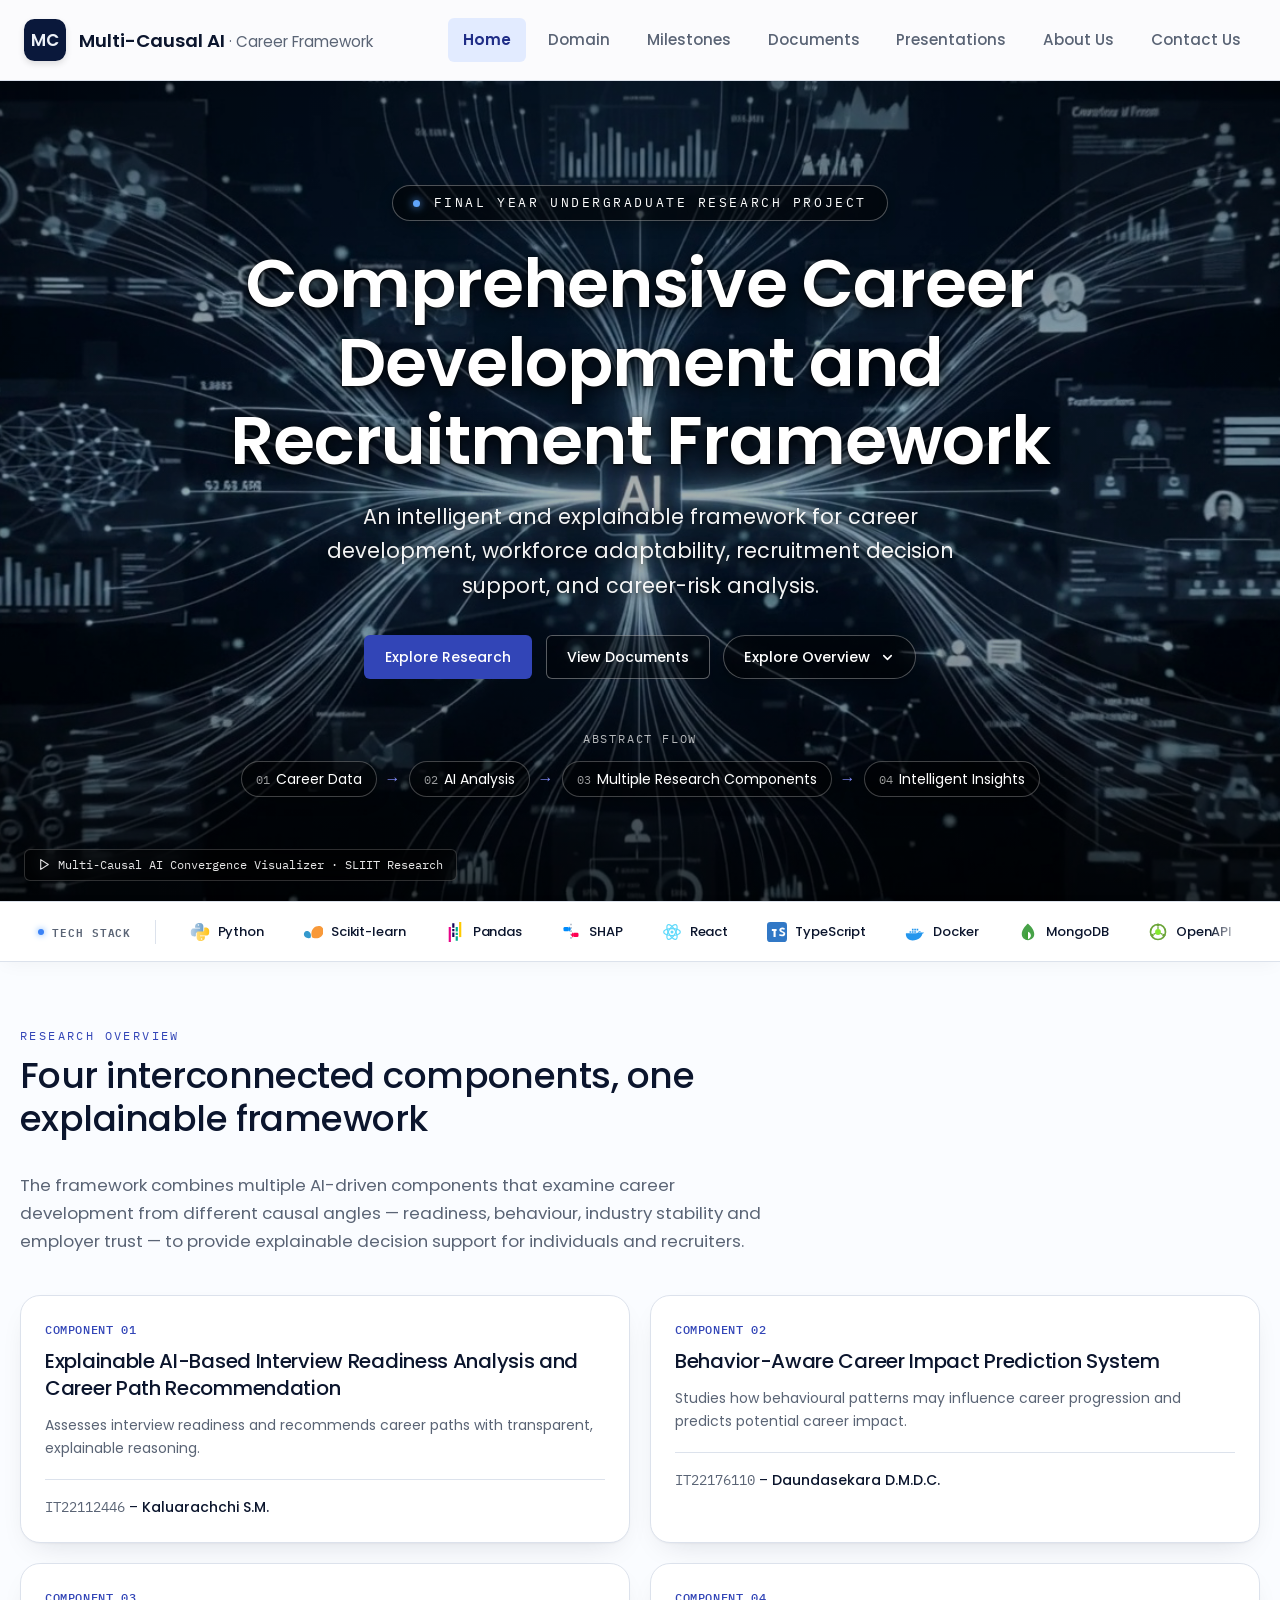
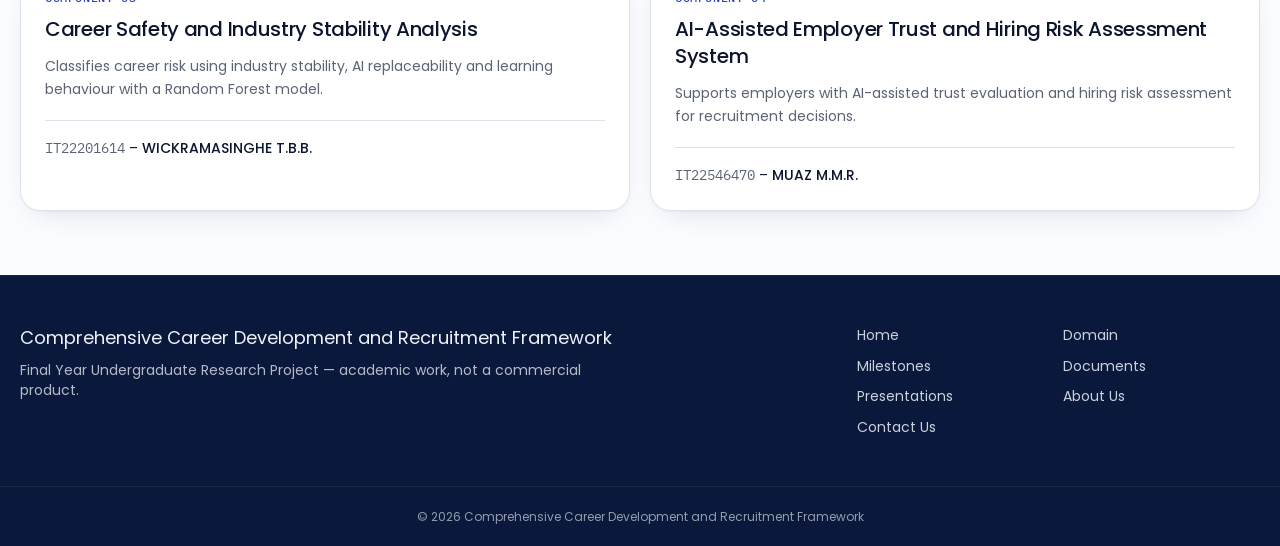
==== commit 5fe23a4a: "Fix PDF document viewing, byte-range streaming, repair xref tables, and deployment compatibility" ====
--- a/index.html
+++ b/index.html
@@ -79,7 +79,7 @@
         </span>
 
         <h1 class="hero-wallpaper-title">
-          Comprehensive Career Development and Recruitment Framework using Multi-Causal AI
+          Comprehensive Career Development and Recruitment Framework
         </h1>
 
         <p class="hero-wallpaper-desc">
@@ -139,6 +139,562 @@
       </div>
     </section>
 
+    <!-- Horizontal Technology Stack Logo Strip -->
+    <section class="tech-strip-section" aria-label="Core Technology Stack">
+      <div class="tech-strip-container">
+        <div class="tech-strip-bar reveal">
+          <div class="tech-strip-badge">
+            <span class="tech-strip-badge-dot" aria-hidden="true"></span>
+            <span>Tech Stack</span>
+          </div>
+          <div class="tech-strip-divider" aria-hidden="true"></div>
+          <div class="tech-strip-marquee-wrapper">
+            <div class="tech-strip-track">
+              <!-- Primary List (Accessible to screen readers) -->
+              <div class="tech-strip-group" role="list">
+                <!-- 1. Python -->
+                <div class="tech-strip-item" role="listitem">
+                  <span class="tech-strip-icon">
+                    <svg width="20" height="20" viewBox="0 0 24 24" fill="none" role="img" aria-label="Python logo">
+                      <path d="M11.9 1.1c-2.8 0-4.6.8-5.3 2.1-.8 1.4-.4 3.7-.4 3.7h5.8v.8H3.8s-2.1.2-2.6 2.3c-.6 2.3 0 4.7 0 4.7s.5 2.1 2.3 2.5c1.8.4 3.5 0 3.5 0v-2.8s-.1-1.7 1.7-1.7h5.7s1.6 0 1.6-1.6V5.4s.2-2.5-2.2-3.8c-1.3-.3-1.9-.5-1.9-.5zm-1.8 1.7c.5 0 .9.4.9.9s-.4.9-.9.9-.9-.4-.9-.9.4-.9.9-.9z" fill="#387eb8"/>
+                      <path d="M12.1 22.9c2.8 0 4.6-.8 5.3-2.1.8-1.4.4-3.7.4-3.7h-5.8v-.8h8.2s2.1-.2 2.6-2.3c.6-2.3 0-4.7 0-4.7s-.5-2.1-2.3-2.5c-1.8-.4-3.5 0-3.5 0v2.8s.1 1.7-1.7 1.7h-5.7s-1.6 0-1.6 1.6v5.7s-.2 2.5 2.2 3.8c1.3.3 1.9.5 1.9.5zm1.8-1.7c-.5 0-.9-.4-.9-.9s.4-.9.9-.9.9.4.9.9-.4.9-.9.9z" fill="#ffbc00"/>
+                    </svg>
+                  </span>
+                  <span class="tech-strip-name">Python</span>
+                </div>
+
+                <!-- 2. Scikit-learn -->
+                <div class="tech-strip-item" role="listitem">
+                  <span class="tech-strip-icon">
+                    <svg width="20" height="20" viewBox="110 215 245 155" fill="none" role="img" aria-label="Scikit-learn logo">
+                      <path d="m333.32 347.348c33.869-33.867 39.498-83.146 12.572-110.07-26.922-26.921-76.199-21.293-110.066 12.572-33.867 33.866-24.07 98.568-12.57 110.07 9.293 9.293 76.199 21.293 110.064-12.572z" fill="#f89939"/>
+                      <path d="m194.35 298.411c-19.648-19.648-48.242-22.919-63.867-7.295-15.621 15.622-12.355 44.22 7.297 63.865 19.652 19.654 57.195 13.969 63.863 7.295 5.396-5.387 12.361-44.215-7.293-63.865z" fill="#3499cd"/>
+                    </svg>
+                  </span>
+                  <span class="tech-strip-name">Scikit-learn</span>
+                </div>
+
+                <!-- 3. Pandas -->
+                <div class="tech-strip-item" role="listitem">
+                  <span class="tech-strip-icon">
+                    <svg width="20" height="20" viewBox="0 0 24 24" fill="none" role="img" aria-label="Pandas logo">
+                      <path d="M4.456 5.896h2.622V24H4.455z" fill="#e70488"/>
+                      <path d="M8.67 8.455h2.623v2.57H8.67zm0 4.151h2.623v5.447H8.67zm0-11.187h2.623v5.446H8.67Z" fill="#150458"/>
+                      <path d="M12.796 12.94h2.623v2.57h-2.623zm0-7.037h2.623v5.446h-2.623zm0 11.197h2.623v5.446h-2.623z" fill="#00a98f"/>
+                      <path d="M16.922 0h2.623v18.104h-2.623z" fill="#ffca00"/>
+                    </svg>
+                  </span>
+                  <span class="tech-strip-name">Pandas</span>
+                </div>
+
+                <!-- 4. SHAP -->
+                <div class="tech-strip-item" role="listitem">
+                  <span class="tech-strip-icon">
+                    <svg width="20" height="20" viewBox="0 0 24 24" fill="none" role="img" aria-label="SHAP logo">
+                      <line x1="12" y1="2" x2="12" y2="22" stroke="#94a3b8" stroke-width="1.5" stroke-dasharray="2 2"/>
+                      <rect x="3" y="6" width="6.5" height="5" rx="1.5" fill="#008bfb"/>
+                      <polygon points="9.5 5, 12 8.5, 9.5 12" fill="#008bfb"/>
+                      <rect x="14.5" y="13" width="6.5" height="5" rx="1.5" fill="#ff0051"/>
+                      <polygon points="14.5 12, 12 15.5, 14.5 19" fill="#ff0051"/>
+                    </svg>
+                  </span>
+                  <span class="tech-strip-name">SHAP</span>
+                </div>
+
+                <!-- 5. React -->
+                <div class="tech-strip-item" role="listitem">
+                  <span class="tech-strip-icon">
+                    <svg width="20" height="20" viewBox="0 0 24 24" fill="none" role="img" aria-label="React logo">
+                      <ellipse cx="12" cy="12" rx="10" ry="4.2" stroke="#61dafb" stroke-width="1.5" fill="none"/>
+                      <ellipse cx="12" cy="12" rx="10" ry="4.2" stroke="#61dafb" stroke-width="1.5" fill="none" transform="rotate(60 12 12)"/>
+                      <ellipse cx="12" cy="12" rx="10" ry="4.2" stroke="#61dafb" stroke-width="1.5" fill="none" transform="rotate(120 12 12)"/>
+                      <circle cx="12" cy="12" r="1.8" fill="#61dafb"/>
+                    </svg>
+                  </span>
+                  <span class="tech-strip-name">React</span>
+                </div>
+
+                <!-- 6. TypeScript -->
+                <div class="tech-strip-item" role="listitem">
+                  <span class="tech-strip-icon">
+                    <svg width="20" height="20" viewBox="0 0 24 24" fill="none" role="img" aria-label="TypeScript logo">
+                      <rect width="24" height="24" rx="4" fill="#3178c6"/>
+                      <path d="M11.5 8.5H5.8v2.2h2v7.3h2.6v-7.3h1.1V8.5zm3.7 5.8c.8.5 1.8.8 2.8.8 1.1 0 1.7-.4 1.7-1 0-.6-.5-.9-1.8-1.4-1.9-.6-3.1-1.5-3.1-3 0-1.7 1.4-3 3.6-3 1.2 0 2.2.3 3 .8l-.7 2c-.7-.4-1.5-.7-2.3-.7-.9 0-1.4.4-1.4.9 0 .6.5.9 1.7 1.3 2 .7 3.2 1.6 3.2 3.1 0 1.9-1.5 3.1-3.9 3.1-1.4 0-2.6-.4-3.5-1l.7-2.1z" fill="#ffffff"/>
+                    </svg>
+                  </span>
+                  <span class="tech-strip-name">TypeScript</span>
+                </div>
+
+                <!-- 7. Docker -->
+                <div class="tech-strip-item" role="listitem">
+                  <span class="tech-strip-icon">
+                    <svg width="20" height="20" viewBox="0 0 24 24" fill="none" role="img" aria-label="Docker logo">
+                      <path d="M13.9 8.2h2v2h-2zm-2.8 0h2v2h-2zm-2.8 0h2v2h-2zm8.4 2.8h2v2h-2zm-2.8 0h2v2h-2zm-2.8 0h2v2h-2zm-2.8 0h2v2h-2zm-2.8 0h2v2h-2zm14.2 1.5c-.4-.3-1.6-.4-2.4.2 0 0-.6-1.5-2.6-1.5h-.6v2.2H1.1c-.3 1.8.2 4.6 2.3 6.6 2.7 2.6 6.7 2.4 10.4 1.2 4.2-1.3 6.6-4.5 7.1-7.2.7-.3 1.9-1 1.9-1.5z" fill="#2496ed"/>
+                    </svg>
+                  </span>
+                  <span class="tech-strip-name">Docker</span>
+                </div>
+
+                <!-- 8. MongoDB -->
+                <div class="tech-strip-item" role="listitem">
+                  <span class="tech-strip-icon">
+                    <svg width="20" height="20" viewBox="0 0 24 24" fill="none" role="img" aria-label="MongoDB logo">
+                      <path d="M12.1 2.2c-.2-.2-.5-.2-.7 0C9.6 4.1 4.5 9.3 4.5 14.5c0 4.3 3.4 7.3 7.5 7.3 4.2 0 7.5-3.1 7.5-7.3 0-5.2-5.1-10.4-7.4-12.3zm-.1 18.4v-8.8c.8.2 1.5.6 2.1 1.2 1.2 1.2 1.4 2.8 1.4 3.7-.8 2.2-2.2 3.5-3.5 3.9z" fill="#47a248"/>
+                      <path d="M11.9 2.2v18.4c-1.3-.4-2.7-1.7-3.5-3.9 0-.9.2-2.5 1.4-3.7.6-.6 1.3-1 2.1-1.2v-9.6z" fill="#3fa037"/>
+                    </svg>
+                  </span>
+                  <span class="tech-strip-name">MongoDB</span>
+                </div>
+
+                <!-- 9. OpenAPI -->
+                <div class="tech-strip-item" role="listitem">
+                  <span class="tech-strip-icon">
+                    <svg width="20" height="20" viewBox="0 0 24 24" fill="none" role="img" aria-label="OpenAPI logo">
+                      <circle cx="12" cy="12" r="9" stroke="#6ba539" stroke-width="2" fill="none"/>
+                      <circle cx="12" cy="3.5" r="1.8" fill="#6ba539"/>
+                      <circle cx="12" cy="12" r="3.5" fill="#85ea2d"/>
+                      <circle cx="19" cy="16" r="1.8" fill="#6ba539"/>
+                      <circle cx="5" cy="16" r="1.8" fill="#6ba539"/>
+                      <line x1="12" y1="5.8" x2="12" y2="8.5" stroke="#6ba539" stroke-width="1.5"/>
+                      <line x1="17.4" y1="14.8" x2="15" y2="13.5" stroke="#6ba539" stroke-width="1.5"/>
+                      <line x1="6.6" y1="14.8" x2="9" y2="13.5" stroke="#6ba539" stroke-width="1.5"/>
+                    </svg>
+                  </span>
+                  <span class="tech-strip-name">OpenAPI</span>
+                </div>
+
+                <!-- 10. GitHub -->
+                <div class="tech-strip-item" role="listitem">
+                  <span class="tech-strip-icon">
+                    <svg width="20" height="20" viewBox="0 0 24 24" fill="currentColor" style="color: var(--foreground);" role="img" aria-label="GitHub logo">
+                      <path fill-rule="evenodd" clip-rule="evenodd" d="M12 2C6.477 2 2 6.484 2 12.017c0 4.425 2.865 8.18 6.839 9.504.5.092.682-.217.682-.483 0-.237-.008-.868-.013-1.703-2.782.605-3.369-1.343-3.369-1.343-.454-1.158-1.11-1.466-1.11-1.466-.908-.62.069-.608.069-.608 1.003.07 1.53 1.032 1.53 1.032.892 1.53 2.341 1.088 2.91.832.092-.647.35-1.088.636-1.338-2.22-.253-4.555-1.113-4.555-4.951 0-1.093.39-1.988 1.029-2.688-.103-.253-.446-1.272.098-2.65 0 0 .84-.27 2.75 1.026A9.564 9.564 0 0112 6.844c.85.004 1.705.115 2.504.337 1.909-1.296 2.747-1.027 2.747-1.027.546 1.379.202 2.398.1 2.651.64.7 1.028 1.595 1.028 2.688 0 3.848-2.339 4.695-4.566 4.943.359.309.678.92.678 1.855 0 1.338-.012 2.419-.012 2.747 0 .268.18.58.688.482A10.019 10.019 0 0022 12.017C22 6.484 17.522 2 12 2z"/>
+                    </svg>
+                  </span>
+                  <span class="tech-strip-name">GitHub</span>
+                </div>
+
+                <!-- 11. Google Colab -->
+                <div class="tech-strip-item" role="listitem">
+                  <span class="tech-strip-icon">
+                    <svg width="20" height="20" viewBox="0 0 24 24" fill="none" role="img" aria-label="Google Colab logo">
+                      <path d="M16.9 7.6c-1.7 0-3.1 1-3.7 2.4-.6-1.4-2-2.4-3.7-2.4C7.2 7.6 5.3 9.6 5.3 12s1.9 4.4 4.2 4.4c1.7 0 3.1-1 3.7-2.4.6 1.4 2 2.4 3.7 2.4 2.3 0 4.2-2 4.2-4.4s-1.9-4.4-4.2-4.4zm-7.4 6.6c-1.2 0-2.2-1-2.2-2.2s1-2.2 2.2-2.2 2.2 1 2.2 2.2-1 2.2-2.2 2.2zm7.4 0c-1.2 0-2.2-1-2.2-2.2s1-2.2 2.2-2.2 2.2 1 2.2 2.2-1 2.2-2.2 2.2z" fill="#f9ab00"/>
+                      <path d="M12 11.1c.4.6.9 1.1 1.5 1.4-.4.6-.9 1.1-1.5 1.4-.6-.3-1.1-.8-1.5-1.4.4-.3.9-.8 1.5-1.4z" fill="#e37400"/>
+                    </svg>
+                  </span>
+                  <span class="tech-strip-name">Google Colab</span>
+                </div>
+              </div>
+
+              <!-- Duplicate List for Seamless Infinite Loop (Aria-hidden for accessibility) -->
+              <div class="tech-strip-group" aria-hidden="true">
+                <!-- 1. Python -->
+                <div class="tech-strip-item">
+                  <span class="tech-strip-icon">
+                    <svg width="20" height="20" viewBox="0 0 24 24" fill="none">
+                      <path d="M11.9 1.1c-2.8 0-4.6.8-5.3 2.1-.8 1.4-.4 3.7-.4 3.7h5.8v.8H3.8s-2.1.2-2.6 2.3c-.6 2.3 0 4.7 0 4.7s.5 2.1 2.3 2.5c1.8.4 3.5 0 3.5 0v-2.8s-.1-1.7 1.7-1.7h5.7s1.6 0 1.6-1.6V5.4s.2-2.5-2.2-3.8c-1.3-.3-1.9-.5-1.9-.5zm-1.8 1.7c.5 0 .9.4.9.9s-.4.9-.9.9-.9-.4-.9-.9.4-.9.9-.9z" fill="#387eb8"/>
+                      <path d="M12.1 22.9c2.8 0 4.6-.8 5.3-2.1.8-1.4.4-3.7.4-3.7h-5.8v-.8h8.2s2.1-.2 2.6-2.3c.6-2.3 0-4.7 0-4.7s-.5-2.1-2.3-2.5c-1.8-.4-3.5 0-3.5 0v2.8s.1 1.7-1.7 1.7h-5.7s-1.6 0-1.6 1.6v5.7s-.2 2.5 2.2 3.8c1.3.3 1.9.5 1.9.5zm1.8-1.7c-.5 0-.9-.4-.9-.9s.4-.9.9-.9.9.4.9.9-.4.9-.9.9z" fill="#ffbc00"/>
+                    </svg>
+                  </span>
+                  <span class="tech-strip-name">Python</span>
+                </div>
+
+                <!-- 2. Scikit-learn -->
+                <div class="tech-strip-item">
+                  <span class="tech-strip-icon">
+                    <svg width="20" height="20" viewBox="110 215 245 155" fill="none">
+                      <path d="m333.32 347.348c33.869-33.867 39.498-83.146 12.572-110.07-26.922-26.921-76.199-21.293-110.066 12.572-33.867 33.866-24.07 98.568-12.57 110.07 9.293 9.293 76.199 21.293 110.064-12.572z" fill="#f89939"/>
+                      <path d="m194.35 298.411c-19.648-19.648-48.242-22.919-63.867-7.295-15.621 15.622-12.355 44.22 7.297 63.865 19.652 19.654 57.195 13.969 63.863 7.295 5.396-5.387 12.361-44.215-7.293-63.865z" fill="#3499cd"/>
+                    </svg>
+                  </span>
+                  <span class="tech-strip-name">Scikit-learn</span>
+                </div>
+
+                <!-- 3. Pandas -->
+                <div class="tech-strip-item">
+                  <span class="tech-strip-icon">
+                    <svg width="20" height="20" viewBox="0 0 24 24" fill="none">
+                      <path d="M4.456 5.896h2.622V24H4.455z" fill="#e70488"/>
+                      <path d="M8.67 8.455h2.623v2.57H8.67zm0 4.151h2.623v5.447H8.67zm0-11.187h2.623v5.446H8.67Z" fill="#150458"/>
+                      <path d="M12.796 12.94h2.623v2.57h-2.623zm0-7.037h2.623v5.446h-2.623zm0 11.197h2.623v5.446h-2.623z" fill="#00a98f"/>
+                      <path d="M16.922 0h2.623v18.104h-2.623z" fill="#ffca00"/>
+                    </svg>
+                  </span>
+                  <span class="tech-strip-name">Pandas</span>
+                </div>
+
+                <!-- 4. SHAP -->
+                <div class="tech-strip-item">
+                  <span class="tech-strip-icon">
+                    <svg width="20" height="20" viewBox="0 0 24 24" fill="none">
+                      <line x1="12" y1="2" x2="12" y2="22" stroke="#94a3b8" stroke-width="1.5" stroke-dasharray="2 2"/>
+                      <rect x="3" y="6" width="6.5" height="5" rx="1.5" fill="#008bfb"/>
+                      <polygon points="9.5 5, 12 8.5, 9.5 12" fill="#008bfb"/>
+                      <rect x="14.5" y="13" width="6.5" height="5" rx="1.5" fill="#ff0051"/>
+                      <polygon points="14.5 12, 12 15.5, 14.5 19" fill="#ff0051"/>
+                    </svg>
+                  </span>
+                  <span class="tech-strip-name">SHAP</span>
+                </div>
+
+                <!-- 5. React -->
+                <div class="tech-strip-item">
+                  <span class="tech-strip-icon">
+                    <svg width="20" height="20" viewBox="0 0 24 24" fill="none">
+                      <ellipse cx="12" cy="12" rx="10" ry="4.2" stroke="#61dafb" stroke-width="1.5" fill="none"/>
+                      <ellipse cx="12" cy="12" rx="10" ry="4.2" stroke="#61dafb" stroke-width="1.5" fill="none" transform="rotate(60 12 12)"/>
+                      <ellipse cx="12" cy="12" rx="10" ry="4.2" stroke="#61dafb" stroke-width="1.5" fill="none" transform="rotate(120 12 12)"/>
+                      <circle cx="12" cy="12" r="1.8" fill="#61dafb"/>
+                    </svg>
+                  </span>
+                  <span class="tech-strip-name">React</span>
+                </div>
+
+                <!-- 6. TypeScript -->
+                <div class="tech-strip-item">
+                  <span class="tech-strip-icon">
+                    <svg width="20" height="20" viewBox="0 0 24 24" fill="none">
+                      <rect width="24" height="24" rx="4" fill="#3178c6"/>
+                      <path d="M11.5 8.5H5.8v2.2h2v7.3h2.6v-7.3h1.1V8.5zm3.7 5.8c.8.5 1.8.8 2.8.8 1.1 0 1.7-.4 1.7-1 0-.6-.5-.9-1.8-1.4-1.9-.6-3.1-1.5-3.1-3 0-1.7 1.4-3 3.6-3 1.2 0 2.2.3 3 .8l-.7 2c-.7-.4-1.5-.7-2.3-.7-.9 0-1.4.4-1.4.9 0 .6.5.9 1.7 1.3 2 .7 3.2 1.6 3.2 3.1 0 1.9-1.5 3.1-3.9 3.1-1.4 0-2.6-.4-3.5-1l.7-2.1z" fill="#ffffff"/>
+                    </svg>
+                  </span>
+                  <span class="tech-strip-name">TypeScript</span>
+                </div>
+
+                <!-- 7. Docker -->
+                <div class="tech-strip-item">
+                  <span class="tech-strip-icon">
+                    <svg width="20" height="20" viewBox="0 0 24 24" fill="none">
+                      <path d="M13.9 8.2h2v2h-2zm-2.8 0h2v2h-2zm-2.8 0h2v2h-2zm8.4 2.8h2v2h-2zm-2.8 0h2v2h-2zm-2.8 0h2v2h-2zm-2.8 0h2v2h-2zm-2.8 0h2v2h-2zm14.2 1.5c-.4-.3-1.6-.4-2.4.2 0 0-.6-1.5-2.6-1.5h-.6v2.2H1.1c-.3 1.8.2 4.6 2.3 6.6 2.7 2.6 6.7 2.4 10.4 1.2 4.2-1.3 6.6-4.5 7.1-7.2.7-.3 1.9-1 1.9-1.5z" fill="#2496ed"/>
+                    </svg>
+                  </span>
+                  <span class="tech-strip-name">Docker</span>
+                </div>
+
+                <!-- 8. MongoDB -->
+                <div class="tech-strip-item">
+                  <span class="tech-strip-icon">
+                    <svg width="20" height="20" viewBox="0 0 24 24" fill="none">
+                      <path d="M12.1 2.2c-.2-.2-.5-.2-.7 0C9.6 4.1 4.5 9.3 4.5 14.5c0 4.3 3.4 7.3 7.5 7.3 4.2 0 7.5-3.1 7.5-7.3 0-5.2-5.1-10.4-7.4-12.3zm-.1 18.4v-8.8c.8.2 1.5.6 2.1 1.2 1.2 1.2 1.4 2.8 1.4 3.7-.8 2.2-2.2 3.5-3.5 3.9z" fill="#47a248"/>
+                      <path d="M11.9 2.2v18.4c-1.3-.4-2.7-1.7-3.5-3.9 0-.9.2-2.5 1.4-3.7.6-.6 1.3-1 2.1-1.2v-9.6z" fill="#3fa037"/>
+                    </svg>
+                  </span>
+                  <span class="tech-strip-name">MongoDB</span>
+                </div>
+
+                <!-- 9. OpenAPI -->
+                <div class="tech-strip-item">
+                  <span class="tech-strip-icon">
+                    <svg width="20" height="20" viewBox="0 0 24 24" fill="none">
+                      <circle cx="12" cy="12" r="9" stroke="#6ba539" stroke-width="2" fill="none"/>
+                      <circle cx="12" cy="3.5" r="1.8" fill="#6ba539"/>
+                      <circle cx="12" cy="12" r="3.5" fill="#85ea2d"/>
+                      <circle cx="19" cy="16" r="1.8" fill="#6ba539"/>
+                      <circle cx="5" cy="16" r="1.8" fill="#6ba539"/>
+                      <line x1="12" y1="5.8" x2="12" y2="8.5" stroke="#6ba539" stroke-width="1.5"/>
+                      <line x1="17.4" y1="14.8" x2="15" y2="13.5" stroke="#6ba539" stroke-width="1.5"/>
+                      <line x1="6.6" y1="14.8" x2="9" y2="13.5" stroke="#6ba539" stroke-width="1.5"/>
+                    </svg>
+                  </span>
+                  <span class="tech-strip-name">OpenAPI</span>
+                </div>
+
+                <!-- 10. GitHub -->
+                <div class="tech-strip-item">
+                  <span class="tech-strip-icon">
+                    <svg width="20" height="20" viewBox="0 0 24 24" fill="currentColor" style="color: var(--foreground);">
+                      <path fill-rule="evenodd" clip-rule="evenodd" d="M12 2C6.477 2 2 6.484 2 12.017c0 4.425 2.865 8.18 6.839 9.504.5.092.682-.217.682-.483 0-.237-.008-.868-.013-1.703-2.782.605-3.369-1.343-3.369-1.343-.454-1.158-1.11-1.466-1.11-1.466-.908-.62.069-.608.069-.608 1.003.07 1.53 1.032 1.53 1.032.892 1.53 2.341 1.088 2.91.832.092-.647.35-1.088.636-1.338-2.22-.253-4.555-1.113-4.555-4.951 0-1.093.39-1.988 1.029-2.688-.103-.253-.446-1.272.098-2.65 0 0 .84-.27 2.75 1.026A9.564 9.564 0 0112 6.844c.85.004 1.705.115 2.504.337 1.909-1.296 2.747-1.027 2.747-1.027.546 1.379.202 2.398.1 2.651.64.7 1.028 1.595 1.028 2.688 0 3.848-2.339 4.695-4.566 4.943.359.309.678.92.678 1.855 0 1.338-.012 2.419-.012 2.747 0 .268.18.58.688.482A10.019 10.019 0 0022 12.017C22 6.484 17.522 2 12 2z"/>
+                    </svg>
+                  </span>
+                  <span class="tech-strip-name">GitHub</span>
+                </div>
+
+                <!-- 11. Google Colab -->
+                <div class="tech-strip-item">
+                  <span class="tech-strip-icon">
+                    <svg width="20" height="20" viewBox="0 0 24 24" fill="none">
+                      <path d="M16.9 7.6c-1.7 0-3.1 1-3.7 2.4-.6-1.4-2-2.4-3.7-2.4C7.2 7.6 5.3 9.6 5.3 12s1.9 4.4 4.2 4.4c1.7 0 3.1-1 3.7-2.4.6 1.4 2 2.4 3.7 2.4 2.3 0 4.2-2 4.2-4.4s-1.9-4.4-4.2-4.4zm-7.4 6.6c-1.2 0-2.2-1-2.2-2.2s1-2.2 2.2-2.2 2.2 1 2.2 2.2-1 2.2-2.2 2.2zm7.4 0c-1.2 0-2.2-1-2.2-2.2s1-2.2 2.2-2.2 2.2 1 2.2 2.2-1 2.2-2.2 2.2z" fill="#f9ab00"/>
+                      <path d="M12 11.1c.4.6.9 1.1 1.5 1.4-.4.6-.9 1.1-1.5 1.4-.6-.3-1.1-.8-1.5-1.4.4-.3.9-.8 1.5-1.4z" fill="#e37400"/>
+                    </svg>
+                  </span>
+                  <span class="tech-strip-name">Google Colab</span>
+                </div>
+              </div>
+
+              <!-- Duplicate List 2 for Ultrawide Full-Screen Coverage -->
+              <div class="tech-strip-group" aria-hidden="true">
+                <!-- 1. Python -->
+                <div class="tech-strip-item">
+                  <span class="tech-strip-icon">
+                    <svg width="20" height="20" viewBox="0 0 24 24" fill="none">
+                      <path d="M11.9 1.1c-2.8 0-4.6.8-5.3 2.1-.8 1.4-.4 3.7-.4 3.7h5.8v.8H3.8s-2.1.2-2.6 2.3c-.6 2.3 0 4.7 0 4.7s.5 2.1 2.3 2.5c1.8.4 3.5 0 3.5 0v-2.8s-.1-1.7 1.7-1.7h5.7s1.6 0 1.6-1.6V5.4s.2-2.5-2.2-3.8c-1.3-.3-1.9-.5-1.9-.5zm-1.8 1.7c.5 0 .9.4.9.9s-.4.9-.9.9-.9-.4-.9-.9.4-.9.9-.9z" fill="#387eb8"/>
+                      <path d="M12.1 22.9c2.8 0 4.6-.8 5.3-2.1.8-1.4.4-3.7.4-3.7h-5.8v-.8h8.2s2.1-.2 2.6-2.3c.6-2.3 0-4.7 0-4.7s-.5-2.1-2.3-2.5c-1.8-.4-3.5 0-3.5 0v2.8s.1 1.7-1.7 1.7h-5.7s-1.6 0-1.6 1.6v5.7s-.2 2.5 2.2 3.8c1.3.3 1.9.5 1.9.5zm1.8-1.7c-.5 0-.9-.4-.9-.9s.4-.9.9-.9.9.4.9.9-.4.9-.9.9z" fill="#ffbc00"/>
+                    </svg>
+                  </span>
+                  <span class="tech-strip-name">Python</span>
+                </div>
+
+                <!-- 2. Scikit-learn -->
+                <div class="tech-strip-item">
+                  <span class="tech-strip-icon">
+                    <svg width="20" height="20" viewBox="110 215 245 155" fill="none">
+                      <path d="m333.32 347.348c33.869-33.867 39.498-83.146 12.572-110.07-26.922-26.921-76.199-21.293-110.066 12.572-33.867 33.866-24.07 98.568-12.57 110.07 9.293 9.293 76.199 21.293 110.064-12.572z" fill="#f89939"/>
+                      <path d="m194.35 298.411c-19.648-19.648-48.242-22.919-63.867-7.295-15.621 15.622-12.355 44.22 7.297 63.865 19.652 19.654 57.195 13.969 63.863 7.295 5.396-5.387 12.361-44.215-7.293-63.865z" fill="#3499cd"/>
+                    </svg>
+                  </span>
+                  <span class="tech-strip-name">Scikit-learn</span>
+                </div>
+
+                <!-- 3. Pandas -->
+                <div class="tech-strip-item">
+                  <span class="tech-strip-icon">
+                    <svg width="20" height="20" viewBox="0 0 24 24" fill="none">
+                      <path d="M4.456 5.896h2.622V24H4.455z" fill="#e70488"/>
+                      <path d="M8.67 8.455h2.623v2.57H8.67zm0 4.151h2.623v5.447H8.67zm0-11.187h2.623v5.446H8.67Z" fill="#150458"/>
+                      <path d="M12.796 12.94h2.623v2.57h-2.623zm0-7.037h2.623v5.446h-2.623zm0 11.197h2.623v5.446h-2.623z" fill="#00a98f"/>
+                      <path d="M16.922 0h2.623v18.104h-2.623z" fill="#ffca00"/>
+                    </svg>
+                  </span>
+                  <span class="tech-strip-name">Pandas</span>
+                </div>
+
+                <!-- 4. SHAP -->
+                <div class="tech-strip-item">
+                  <span class="tech-strip-icon">
+                    <svg width="20" height="20" viewBox="0 0 24 24" fill="none">
+                      <line x1="12" y1="2" x2="12" y2="22" stroke="#94a3b8" stroke-width="1.5" stroke-dasharray="2 2"/>
+                      <rect x="3" y="6" width="6.5" height="5" rx="1.5" fill="#008bfb"/>
+                      <polygon points="9.5 5, 12 8.5, 9.5 12" fill="#008bfb"/>
+                      <rect x="14.5" y="13" width="6.5" height="5" rx="1.5" fill="#ff0051"/>
+                      <polygon points="14.5 12, 12 15.5, 14.5 19" fill="#ff0051"/>
+                    </svg>
+                  </span>
+                  <span class="tech-strip-name">SHAP</span>
+                </div>
+
+                <!-- 5. React -->
+                <div class="tech-strip-item">
+                  <span class="tech-strip-icon">
+                    <svg width="20" height="20" viewBox="0 0 24 24" fill="none">
+                      <ellipse cx="12" cy="12" rx="10" ry="4.2" stroke="#61dafb" stroke-width="1.5" fill="none"/>
+                      <ellipse cx="12" cy="12" rx="10" ry="4.2" stroke="#61dafb" stroke-width="1.5" fill="none" transform="rotate(60 12 12)"/>
+                      <ellipse cx="12" cy="12" rx="10" ry="4.2" stroke="#61dafb" stroke-width="1.5" fill="none" transform="rotate(120 12 12)"/>
+                      <circle cx="12" cy="12" r="1.8" fill="#61dafb"/>
+                    </svg>
+                  </span>
+                  <span class="tech-strip-name">React</span>
+                </div>
+
+                <!-- 6. TypeScript -->
+                <div class="tech-strip-item">
+                  <span class="tech-strip-icon">
+                    <svg width="20" height="20" viewBox="0 0 24 24" fill="none">
+                      <rect width="24" height="24" rx="4" fill="#3178c6"/>
+                      <path d="M11.5 8.5H5.8v2.2h2v7.3h2.6v-7.3h1.1V8.5zm3.7 5.8c.8.5 1.8.8 2.8.8 1.1 0 1.7-.4 1.7-1 0-.6-.5-.9-1.8-1.4-1.9-.6-3.1-1.5-3.1-3 0-1.7 1.4-3 3.6-3 1.2 0 2.2.3 3 .8l-.7 2c-.7-.4-1.5-.7-2.3-.7-.9 0-1.4.4-1.4.9 0 .6.5.9 1.7 1.3 2 .7 3.2 1.6 3.2 3.1 0 1.9-1.5 3.1-3.9 3.1-1.4 0-2.6-.4-3.5-1l.7-2.1z" fill="#ffffff"/>
+                    </svg>
+                  </span>
+                  <span class="tech-strip-name">TypeScript</span>
+                </div>
+
+                <!-- 7. Docker -->
+                <div class="tech-strip-item">
+                  <span class="tech-strip-icon">
+                    <svg width="20" height="20" viewBox="0 0 24 24" fill="none">
+                      <path d="M13.9 8.2h2v2h-2zm-2.8 0h2v2h-2zm-2.8 0h2v2h-2zm8.4 2.8h2v2h-2zm-2.8 0h2v2h-2zm-2.8 0h2v2h-2zm-2.8 0h2v2h-2zm-2.8 0h2v2h-2zm14.2 1.5c-.4-.3-1.6-.4-2.4.2 0 0-.6-1.5-2.6-1.5h-.6v2.2H1.1c-.3 1.8.2 4.6 2.3 6.6 2.7 2.6 6.7 2.4 10.4 1.2 4.2-1.3 6.6-4.5 7.1-7.2.7-.3 1.9-1 1.9-1.5z" fill="#2496ed"/>
+                    </svg>
+                  </span>
+                  <span class="tech-strip-name">Docker</span>
+                </div>
+
+                <!-- 8. MongoDB -->
+                <div class="tech-strip-item">
+                  <span class="tech-strip-icon">
+                    <svg width="20" height="20" viewBox="0 0 24 24" fill="none">
+                      <path d="M12.1 2.2c-.2-.2-.5-.2-.7 0C9.6 4.1 4.5 9.3 4.5 14.5c0 4.3 3.4 7.3 7.5 7.3 4.2 0 7.5-3.1 7.5-7.3 0-5.2-5.1-10.4-7.4-12.3zm-.1 18.4v-8.8c.8.2 1.5.6 2.1 1.2 1.2 1.2 1.4 2.8 1.4 3.7-.8 2.2-2.2 3.5-3.5 3.9z" fill="#47a248"/>
+                      <path d="M11.9 2.2v18.4c-1.3-.4-2.7-1.7-3.5-3.9 0-.9.2-2.5 1.4-3.7.6-.6 1.3-1 2.1-1.2v-9.6z" fill="#3fa037"/>
+                    </svg>
+                  </span>
+                  <span class="tech-strip-name">MongoDB</span>
+                </div>
+
+                <!-- 9. OpenAPI -->
+                <div class="tech-strip-item">
+                  <span class="tech-strip-icon">
+                    <svg width="20" height="20" viewBox="0 0 24 24" fill="none">
+                      <circle cx="12" cy="12" r="9" stroke="#6ba539" stroke-width="2" fill="none"/>
+                      <circle cx="12" cy="3.5" r="1.8" fill="#6ba539"/>
+                      <circle cx="12" cy="12" r="3.5" fill="#85ea2d"/>
+                      <circle cx="19" cy="16" r="1.8" fill="#6ba539"/>
+                      <circle cx="5" cy="16" r="1.8" fill="#6ba539"/>
+                      <line x1="12" y1="5.8" x2="12" y2="8.5" stroke="#6ba539" stroke-width="1.5"/>
+                      <line x1="17.4" y1="14.8" x2="15" y2="13.5" stroke="#6ba539" stroke-width="1.5"/>
+                      <line x1="6.6" y1="14.8" x2="9" y2="13.5" stroke="#6ba539" stroke-width="1.5"/>
+                    </svg>
+                  </span>
+                  <span class="tech-strip-name">OpenAPI</span>
+                </div>
+
+                <!-- 10. GitHub -->
+                <div class="tech-strip-item">
+                  <span class="tech-strip-icon">
+                    <svg width="20" height="20" viewBox="0 0 24 24" fill="currentColor" style="color: var(--foreground);">
+                      <path fill-rule="evenodd" clip-rule="evenodd" d="M12 2C6.477 2 2 6.484 2 12.017c0 4.425 2.865 8.18 6.839 9.504.5.092.682-.217.682-.483 0-.237-.008-.868-.013-1.703-2.782.605-3.369-1.343-3.369-1.343-.454-1.158-1.11-1.466-1.11-1.466-.908-.62.069-.608.069-.608 1.003.07 1.53 1.032 1.53 1.032.892 1.53 2.341 1.088 2.91.832.092-.647.35-1.088.636-1.338-2.22-.253-4.555-1.113-4.555-4.951 0-1.093.39-1.988 1.029-2.688-.103-.253-.446-1.272.098-2.65 0 0 .84-.27 2.75 1.026A9.564 9.564 0 0112 6.844c.85.004 1.705.115 2.504.337 1.909-1.296 2.747-1.027 2.747-1.027.546 1.379.202 2.398.1 2.651.64.7 1.028 1.595 1.028 2.688 0 3.848-2.339 4.695-4.566 4.943.359.309.678.92.678 1.855 0 1.338-.012 2.419-.012 2.747 0 .268.18.58.688.482A10.019 10.019 0 0022 12.017C22 6.484 17.522 2 12 2z"/>
+                    </svg>
+                  </span>
+                  <span class="tech-strip-name">GitHub</span>
+                </div>
+
+                <!-- 11. Google Colab -->
+                <div class="tech-strip-item">
+                  <span class="tech-strip-icon">
+                    <svg width="20" height="20" viewBox="0 0 24 24" fill="none">
+                      <path d="M16.9 7.6c-1.7 0-3.1 1-3.7 2.4-.6-1.4-2-2.4-3.7-2.4C7.2 7.6 5.3 9.6 5.3 12s1.9 4.4 4.2 4.4c1.7 0 3.1-1 3.7-2.4.6 1.4 2 2.4 3.7 2.4 2.3 0 4.2-2 4.2-4.4s-1.9-4.4-4.2-4.4zm-7.4 6.6c-1.2 0-2.2-1-2.2-2.2s1-2.2 2.2-2.2 2.2 1 2.2 2.2-1 2.2-2.2 2.2zm7.4 0c-1.2 0-2.2-1-2.2-2.2s1-2.2 2.2-2.2 2.2 1 2.2 2.2-1 2.2-2.2 2.2z" fill="#f9ab00"/>
+                      <path d="M12 11.1c.4.6.9 1.1 1.5 1.4-.4.6-.9 1.1-1.5 1.4-.6-.3-1.1-.8-1.5-1.4.4-.3.9-.8 1.5-1.4z" fill="#e37400"/>
+                    </svg>
+                  </span>
+                  <span class="tech-strip-name">Google Colab</span>
+                </div>
+              </div>
+
+              <!-- Duplicate List 3 for Seamless Wrapping -->
+              <div class="tech-strip-group" aria-hidden="true">
+                <!-- 1. Python -->
+                <div class="tech-strip-item">
+                  <span class="tech-strip-icon">
+                    <svg width="20" height="20" viewBox="0 0 24 24" fill="none">
+                      <path d="M11.9 1.1c-2.8 0-4.6.8-5.3 2.1-.8 1.4-.4 3.7-.4 3.7h5.8v.8H3.8s-2.1.2-2.6 2.3c-.6 2.3 0 4.7 0 4.7s.5 2.1 2.3 2.5c1.8.4 3.5 0 3.5 0v-2.8s-.1-1.7 1.7-1.7h5.7s1.6 0 1.6-1.6V5.4s.2-2.5-2.2-3.8c-1.3-.3-1.9-.5-1.9-.5zm-1.8 1.7c.5 0 .9.4.9.9s-.4.9-.9.9-.9-.4-.9-.9.4-.9.9-.9z" fill="#387eb8"/>
+                      <path d="M12.1 22.9c2.8 0 4.6-.8 5.3-2.1.8-1.4.4-3.7.4-3.7h-5.8v-.8h8.2s2.1-.2 2.6-2.3c.6-2.3 0-4.7 0-4.7s-.5-2.1-2.3-2.5c-1.8-.4-3.5 0-3.5 0v2.8s.1 1.7-1.7 1.7h-5.7s-1.6 0-1.6 1.6v5.7s-.2 2.5 2.2 3.8c1.3.3 1.9.5 1.9.5zm1.8-1.7c-.5 0-.9-.4-.9-.9s.4-.9.9-.9.9.4.9.9-.4.9-.9.9z" fill="#ffbc00"/>
+                    </svg>
+                  </span>
+                  <span class="tech-strip-name">Python</span>
+                </div>
+
+                <!-- 2. Scikit-learn -->
+                <div class="tech-strip-item">
+                  <span class="tech-strip-icon">
+                    <svg width="20" height="20" viewBox="110 215 245 155" fill="none">
+                      <path d="m333.32 347.348c33.869-33.867 39.498-83.146 12.572-110.07-26.922-26.921-76.199-21.293-110.066 12.572-33.867 33.866-24.07 98.568-12.57 110.07 9.293 9.293 76.199 21.293 110.064-12.572z" fill="#f89939"/>
+                      <path d="m194.35 298.411c-19.648-19.648-48.242-22.919-63.867-7.295-15.621 15.622-12.355 44.22 7.297 63.865 19.652 19.654 57.195 13.969 63.863 7.295 5.396-5.387 12.361-44.215-7.293-63.865z" fill="#3499cd"/>
+                    </svg>
+                  </span>
+                  <span class="tech-strip-name">Scikit-learn</span>
+                </div>
+
+                <!-- 3. Pandas -->
+                <div class="tech-strip-item">
+                  <span class="tech-strip-icon">
+                    <svg width="20" height="20" viewBox="0 0 24 24" fill="none">
+                      <path d="M4.456 5.896h2.622V24H4.455z" fill="#e70488"/>
+                      <path d="M8.67 8.455h2.623v2.57H8.67zm0 4.151h2.623v5.447H8.67zm0-11.187h2.623v5.446H8.67Z" fill="#150458"/>
+                      <path d="M12.796 12.94h2.623v2.57h-2.623zm0-7.037h2.623v5.446h-2.623zm0 11.197h2.623v5.446h-2.623z" fill="#00a98f"/>
+                      <path d="M16.922 0h2.623v18.104h-2.623z" fill="#ffca00"/>
+                    </svg>
+                  </span>
+                  <span class="tech-strip-name">Pandas</span>
+                </div>
+
+                <!-- 4. SHAP -->
+                <div class="tech-strip-item">
+                  <span class="tech-strip-icon">
+                    <svg width="20" height="20" viewBox="0 0 24 24" fill="none">
+                      <line x1="12" y1="2" x2="12" y2="22" stroke="#94a3b8" stroke-width="1.5" stroke-dasharray="2 2"/>
+                      <rect x="3" y="6" width="6.5" height="5" rx="1.5" fill="#008bfb"/>
+                      <polygon points="9.5 5, 12 8.5, 9.5 12" fill="#008bfb"/>
+                      <rect x="14.5" y="13" width="6.5" height="5" rx="1.5" fill="#ff0051"/>
+                      <polygon points="14.5 12, 12 15.5, 14.5 19" fill="#ff0051"/>
+                    </svg>
+                  </span>
+                  <span class="tech-strip-name">SHAP</span>
+                </div>
+
+                <!-- 5. React -->
+                <div class="tech-strip-item">
+                  <span class="tech-strip-icon">
+                    <svg width="20" height="20" viewBox="0 0 24 24" fill="none">
+                      <ellipse cx="12" cy="12" rx="10" ry="4.2" stroke="#61dafb" stroke-width="1.5" fill="none"/>
+                      <ellipse cx="12" cy="12" rx="10" ry="4.2" stroke="#61dafb" stroke-width="1.5" fill="none" transform="rotate(60 12 12)"/>
+                      <ellipse cx="12" cy="12" rx="10" ry="4.2" stroke="#61dafb" stroke-width="1.5" fill="none" transform="rotate(120 12 12)"/>
+                      <circle cx="12" cy="12" r="1.8" fill="#61dafb"/>
+                    </svg>
+                  </span>
+                  <span class="tech-strip-name">React</span>
+                </div>
+
+                <!-- 6. TypeScript -->
+                <div class="tech-strip-item">
+                  <span class="tech-strip-icon">
+                    <svg width="20" height="20" viewBox="0 0 24 24" fill="none">
+                      <rect width="24" height="24" rx="4" fill="#3178c6"/>
+                      <path d="M11.5 8.5H5.8v2.2h2v7.3h2.6v-7.3h1.1V8.5zm3.7 5.8c.8.5 1.8.8 2.8.8 1.1 0 1.7-.4 1.7-1 0-.6-.5-.9-1.8-1.4-1.9-.6-3.1-1.5-3.1-3 0-1.7 1.4-3 3.6-3 1.2 0 2.2.3 3 .8l-.7 2c-.7-.4-1.5-.7-2.3-.7-.9 0-1.4.4-1.4.9 0 .6.5.9 1.7 1.3 2 .7 3.2 1.6 3.2 3.1 0 1.9-1.5 3.1-3.9 3.1-1.4 0-2.6-.4-3.5-1l.7-2.1z" fill="#ffffff"/>
+                    </svg>
+                  </span>
+                  <span class="tech-strip-name">TypeScript</span>
+                </div>
+
+                <!-- 7. Docker -->
+                <div class="tech-strip-item">
+                  <span class="tech-strip-icon">
+                    <svg width="20" height="20" viewBox="0 0 24 24" fill="none">
+                      <path d="M13.9 8.2h2v2h-2zm-2.8 0h2v2h-2zm-2.8 0h2v2h-2zm8.4 2.8h2v2h-2zm-2.8 0h2v2h-2zm-2.8 0h2v2h-2zm-2.8 0h2v2h-2zm-2.8 0h2v2h-2zm14.2 1.5c-.4-.3-1.6-.4-2.4.2 0 0-.6-1.5-2.6-1.5h-.6v2.2H1.1c-.3 1.8.2 4.6 2.3 6.6 2.7 2.6 6.7 2.4 10.4 1.2 4.2-1.3 6.6-4.5 7.1-7.2.7-.3 1.9-1 1.9-1.5z" fill="#2496ed"/>
+                    </svg>
+                  </span>
+                  <span class="tech-strip-name">Docker</span>
+                </div>
+
+                <!-- 8. MongoDB -->
+                <div class="tech-strip-item">
+                  <span class="tech-strip-icon">
+                    <svg width="20" height="20" viewBox="0 0 24 24" fill="none">
+                      <path d="M12.1 2.2c-.2-.2-.5-.2-.7 0C9.6 4.1 4.5 9.3 4.5 14.5c0 4.3 3.4 7.3 7.5 7.3 4.2 0 7.5-3.1 7.5-7.3 0-5.2-5.1-10.4-7.4-12.3zm-.1 18.4v-8.8c.8.2 1.5.6 2.1 1.2 1.2 1.2 1.4 2.8 1.4 3.7-.8 2.2-2.2 3.5-3.5 3.9z" fill="#47a248"/>
+                      <path d="M11.9 2.2v18.4c-1.3-.4-2.7-1.7-3.5-3.9 0-.9.2-2.5 1.4-3.7.6-.6 1.3-1 2.1-1.2v-9.6z" fill="#3fa037"/>
+                    </svg>
+                  </span>
+                  <span class="tech-strip-name">MongoDB</span>
+                </div>
+
+                <!-- 9. OpenAPI -->
+                <div class="tech-strip-item">
+                  <span class="tech-strip-icon">
+                    <svg width="20" height="20" viewBox="0 0 24 24" fill="none">
+                      <circle cx="12" cy="12" r="9" stroke="#6ba539" stroke-width="2" fill="none"/>
+                      <circle cx="12" cy="3.5" r="1.8" fill="#6ba539"/>
+                      <circle cx="12" cy="12" r="3.5" fill="#85ea2d"/>
+                      <circle cx="19" cy="16" r="1.8" fill="#6ba539"/>
+                      <circle cx="5" cy="16" r="1.8" fill="#6ba539"/>
+                      <line x1="12" y1="5.8" x2="12" y2="8.5" stroke="#6ba539" stroke-width="1.5"/>
+                      <line x1="17.4" y1="14.8" x2="15" y2="13.5" stroke="#6ba539" stroke-width="1.5"/>
+                      <line x1="6.6" y1="14.8" x2="9" y2="13.5" stroke="#6ba539" stroke-width="1.5"/>
+                    </svg>
+                  </span>
+                  <span class="tech-strip-name">OpenAPI</span>
+                </div>
+
+                <!-- 10. GitHub -->
+                <div class="tech-strip-item">
+                  <span class="tech-strip-icon">
+                    <svg width="20" height="20" viewBox="0 0 24 24" fill="currentColor" style="color: var(--foreground);">
+                      <path fill-rule="evenodd" clip-rule="evenodd" d="M12 2C6.477 2 2 6.484 2 12.017c0 4.425 2.865 8.18 6.839 9.504.5.092.682-.217.682-.483 0-.237-.008-.868-.013-1.703-2.782.605-3.369-1.343-3.369-1.343-.454-1.158-1.11-1.466-1.11-1.466-.908-.62.069-.608.069-.608 1.003.07 1.53 1.032 1.53 1.032.892 1.53 2.341 1.088 2.91.832.092-.647.35-1.088.636-1.338-2.22-.253-4.555-1.113-4.555-4.951 0-1.093.39-1.988 1.029-2.688-.103-.253-.446-1.272.098-2.65 0 0 .84-.27 2.75 1.026A9.564 9.564 0 0112 6.844c.85.004 1.705.115 2.504.337 1.909-1.296 2.747-1.027 2.747-1.027.546 1.379.202 2.398.1 2.651.64.7 1.028 1.595 1.028 2.688 0 3.848-2.339 4.695-4.566 4.943.359.309.678.92.678 1.855 0 1.338-.012 2.419-.012 2.747 0 .268.18.58.688.482A10.019 10.019 0 0022 12.017C22 6.484 17.522 2 12 2z"/>
+                    </svg>
+                  </span>
+                  <span class="tech-strip-name">GitHub</span>
+                </div>
+
+                <!-- 11. Google Colab -->
+                <div class="tech-strip-item">
+                  <span class="tech-strip-icon">
+                    <svg width="20" height="20" viewBox="0 0 24 24" fill="none">
+                      <path d="M16.9 7.6c-1.7 0-3.1 1-3.7 2.4-.6-1.4-2-2.4-3.7-2.4C7.2 7.6 5.3 9.6 5.3 12s1.9 4.4 4.2 4.4c1.7 0 3.1-1 3.7-2.4.6 1.4 2 2.4 3.7 2.4 2.3 0 4.2-2 4.2-4.4s-1.9-4.4-4.2-4.4zm-7.4 6.6c-1.2 0-2.2-1-2.2-2.2s1-2.2 2.2-2.2 2.2 1 2.2 2.2-1 2.2-2.2 2.2zm7.4 0c-1.2 0-2.2-1-2.2-2.2s1-2.2 2.2-2.2 2.2 1 2.2 2.2-1 2.2-2.2 2.2z" fill="#f9ab00"/>
+                      <path d="M12 11.1c.4.6.9 1.1 1.5 1.4-.4.6-.9 1.1-1.5 1.4-.6-.3-1.1-.8-1.5-1.4.4-.3.9-.8 1.5-1.4z" fill="#e37400"/>
+                    </svg>
+                  </span>
+                  <span class="tech-strip-name">Google Colab</span>
+                </div>
+              </div>
+            </div>
+          </div>
+        </div>
+      </div>
+    </section>
+
     <!-- Research Overview: 4 Interconnected Components -->
     <section class="section-wrapper" id="overview">
       <p class="section-eyebrow">Research overview</p>
@@ -190,295 +746,13 @@
       </div>
     </section>
 
-    <!-- Technologies & Tools Section -->
-    <div class="tech-section-wrapper" id="technologies">
-      <section class="section-wrapper" style="padding-top: 0; padding-bottom: 0;">
-        <div class="reveal mb-10" style="margin-bottom: 2.5rem;">
-          <p class="section-eyebrow">Engineering Stack</p>
-          <h2 class="section-title" style="margin-bottom: 0.5rem;">Technologies &amp; Tools Powering the Framework</h2>
-          <p class="section-desc" style="max-width: 48rem;">
-            From machine learning inference pipelines to interactive explainability dashboards and containerized microservices, these core technologies drive the research framework.
-          </p>
-        </div>
-
-        <div class="tech-grid reveal">
-          <!-- Category 1: AI & Machine Learning -->
-          <div class="tech-cat-box">
-            <div class="tech-cat-header">
-              <div class="tech-cat-title">
-                <svg width="18" height="18" viewBox="0 0 24 24" fill="none" stroke="currentColor" stroke-width="2" stroke-linecap="round" stroke-linejoin="round" style="color: var(--primary);" aria-hidden="true">
-                  <path d="M12 2a8 8 0 0 0-8 8c0 3.5 2.5 6.5 6 7.5V20a2 2 0 0 0 2 2h0a2 2 0 0 0 2-2v-2.5c3.5-1 6-4 6-7.5a8 8 0 0 0-8-8z"/>
-                  <path d="M9 10h.01M15 10h.01"/>
-                </svg>
-                <span>AI &amp; Machine Learning</span>
-              </div>
-              <span class="tech-cat-badge">Modeling</span>
-            </div>
-
-            <div class="tech-items-stack">
-              <!-- Python -->
-              <div class="tech-card">
-                <div class="tech-card-top">
-                  <div class="tech-icon-container" aria-hidden="true">
-                    <svg width="24" height="24" viewBox="0 0 24 24" fill="none">
-                      <path d="M11.9 1.1c-2.8 0-4.6.8-5.3 2.1-.8 1.4-.4 3.7-.4 3.7h5.8v.8H3.8s-2.1.2-2.6 2.3c-.6 2.3 0 4.7 0 4.7s.5 2.1 2.3 2.5c1.8.4 3.5 0 3.5 0v-2.8s-.1-1.7 1.7-1.7h5.7s1.6 0 1.6-1.6V5.4s.2-2.5-2.2-3.8c-1.3-.3-1.9-.5-1.9-.5zm-1.8 1.7c.5 0 .9.4.9.9s-.4.9-.9.9-.9-.4-.9-.9.4-.9.9-.9z" fill="#387eb8"/>
-                      <path d="M12.1 22.9c2.8 0 4.6-.8 5.3-2.1.8-1.4.4-3.7.4-3.7h-5.8v-.8h8.2s2.1-.2 2.6-2.3c.6-2.3 0-4.7 0-4.7s-.5-2.1-2.3-2.5c-1.8-.4-3.5 0-3.5 0v2.8s.1 1.7-1.7 1.7h-5.7s-1.6 0-1.6 1.6v5.7s-.2 2.5 2.2 3.8c1.3.3 1.9.5 1.9.5zm1.8-1.7c-.5 0-.9-.4-.9-.9s.4-.9.9-.9.9.4.9.9-.4.9-.9.9z" fill="#ffbc00"/>
-                    </svg>
-                  </div>
-                  <div class="tech-meta">
-                    <h3 class="tech-name">Python</h3>
-                    <p class="tech-role">Core ML &amp; Statistical Modeling</p>
-                  </div>
-                </div>
-                <p class="tech-desc">
-                  Drives model training, Random Forest risk classification (85% acc), explainability via SHAP values, and econometric data preprocessing.
-                </p>
-                <div class="tech-tags">
-                  <span class="tech-tag-pill">Random Forest</span>
-                  <span class="tech-tag-pill">Scikit-Learn</span>
-                  <span class="tech-tag-pill">SHAP</span>
-                  <span class="tech-tag-pill">Pandas</span>
-                </div>
-              </div>
-
-              <!-- Google Colab -->
-              <div class="tech-card">
-                <div class="tech-card-top">
-                  <div class="tech-icon-container" aria-hidden="true">
-                    <svg width="24" height="24" viewBox="0 0 24 24" fill="none">
-                      <path d="M16.9 7.6c-1.7 0-3.1 1-3.7 2.4-.6-1.4-2-2.4-3.7-2.4C7.2 7.6 5.3 9.6 5.3 12s1.9 4.4 4.2 4.4c1.7 0 3.1-1 3.7-2.4.6 1.4 2 2.4 3.7 2.4 2.3 0 4.2-2 4.2-4.4s-1.9-4.4-4.2-4.4zm-7.4 6.6c-1.2 0-2.2-1-2.2-2.2s1-2.2 2.2-2.2 2.2 1 2.2 2.2-1 2.2-2.2 2.2zm7.4 0c-1.2 0-2.2-1-2.2-2.2s1-2.2 2.2-2.2 2.2 1 2.2 2.2-1 2.2-2.2 2.2z" fill="#f9ab00"/>
-                      <path d="M12 11.1c.4.6.9 1.1 1.5 1.4-.4.6-.9 1.1-1.5 1.4-.6-.3-1.1-.8-1.5-1.4.4-.3.9-.8 1.5-1.4z" fill="#e37400"/>
-                    </svg>
-                  </div>
-                  <div class="tech-meta">
-                    <h3 class="tech-name">Google Colab</h3>
-                    <p class="tech-role">Cloud GPU &amp; Prototyping</p>
-                  </div>
-                </div>
-                <p class="tech-desc">
-                  Hosted GPU cloud environments enabling rapid algorithm prototyping, heavy matrix calculations, hyperparameter tuning, and shared experimentation.
-                </p>
-                <div class="tech-tags">
-                  <span class="tech-tag-pill">Cloud GPU</span>
-                  <span class="tech-tag-pill">Jupyter</span>
-                  <span class="tech-tag-pill">Model Validation</span>
-                </div>
-              </div>
-            </div>
-          </div>
-
-          <!-- Category 2: Web Platform -->
-          <div class="tech-cat-box">
-            <div class="tech-cat-header">
-              <div class="tech-cat-title">
-                <svg width="18" height="18" viewBox="0 0 24 24" fill="none" stroke="currentColor" stroke-width="2" stroke-linecap="round" stroke-linejoin="round" style="color: var(--primary);" aria-hidden="true">
-                  <rect x="2" y="3" width="20" height="14" rx="2" ry="2"/>
-                  <line x1="8" y1="21" x2="16" y2="21"/>
-                  <line x1="12" y1="17" x2="12" y2="21"/>
-                </svg>
-                <span>Web &amp; User Interface</span>
-              </div>
-              <span class="tech-cat-badge">Frontend</span>
-            </div>
-
-            <div class="tech-items-stack">
-              <!-- React -->
-              <div class="tech-card">
-                <div class="tech-card-top">
-                  <div class="tech-icon-container" aria-hidden="true">
-                    <svg width="24" height="24" viewBox="0 0 24 24" fill="none">
-                      <ellipse cx="12" cy="12" rx="10" ry="4.2" stroke="#61dafb" stroke-width="1.5" fill="none"/>
-                      <ellipse cx="12" cy="12" rx="10" ry="4.2" stroke="#61dafb" stroke-width="1.5" fill="none" transform="rotate(60 12 12)"/>
-                      <ellipse cx="12" cy="12" rx="10" ry="4.2" stroke="#61dafb" stroke-width="1.5" fill="none" transform="rotate(120 12 12)"/>
-                      <circle cx="12" cy="12" r="1.8" fill="#61dafb"/>
-                    </svg>
-                  </div>
-                  <div class="tech-meta">
-                    <h3 class="tech-name">React</h3>
-                    <p class="tech-role">Interactive Explainability UI</p>
-                  </div>
-                </div>
-                <p class="tech-desc">
-                  Constructs the unified decision-support dashboard, candidate feedback visualization, and transparent explainability charts.
-                </p>
-                <div class="tech-tags">
-                  <span class="tech-tag-pill">Component Architecture</span>
-                  <span class="tech-tag-pill">Dashboards</span>
-                  <span class="tech-tag-pill">Virtual DOM</span>
-                </div>
-              </div>
-
-              <!-- TypeScript -->
-              <div class="tech-card">
-                <div class="tech-card-top">
-                  <div class="tech-icon-container" aria-hidden="true">
-                    <svg width="24" height="24" viewBox="0 0 24 24" fill="none">
-                      <rect width="24" height="24" rx="4" fill="#3178c6"/>
-                      <path d="M11.5 8.5H5.8v2.2h2v7.3h2.6v-7.3h1.1V8.5zm3.7 5.8c.8.5 1.8.8 2.8.8 1.1 0 1.7-.4 1.7-1 0-.6-.5-.9-1.8-1.4-1.9-.6-3.1-1.5-3.1-3 0-1.7 1.4-3 3.6-3 1.2 0 2.2.3 3 .8l-.7 2c-.7-.4-1.5-.7-2.3-.7-.9 0-1.4.4-1.4.9 0 .6.5.9 1.7 1.3 2 .7 3.2 1.6 3.2 3.1 0 1.9-1.5 3.1-3.9 3.1-1.4 0-2.6-.4-3.5-1l.7-2.1z" fill="#ffffff"/>
-                    </svg>
-                  </div>
-                  <div class="tech-meta">
-                    <h3 class="tech-name">TypeScript</h3>
-                    <p class="tech-role">Type-Safe Client Logic</p>
-                  </div>
-                </div>
-                <p class="tech-desc">
-                  Provides compile-time safety and type enforcement for candidate schemas, ML inference results, and end-to-end interface contracts.
-                </p>
-                <div class="tech-tags">
-                  <span class="tech-tag-pill">Static Typing</span>
-                  <span class="tech-tag-pill">Type Safety</span>
-                  <span class="tech-tag-pill">Robust Interfaces</span>
-                </div>
-              </div>
-            </div>
-          </div>
-
-          <!-- Category 3: Infrastructure & Storage -->
-          <div class="tech-cat-box">
-            <div class="tech-cat-header">
-              <div class="tech-cat-title">
-                <svg width="18" height="18" viewBox="0 0 24 24" fill="none" stroke="currentColor" stroke-width="2" stroke-linecap="round" stroke-linejoin="round" style="color: var(--primary);" aria-hidden="true">
-                  <rect x="2" y="2" width="20" height="8" rx="2" ry="2"/>
-                  <rect x="2" y="14" width="20" height="8" rx="2" ry="2"/>
-                  <line x1="6" y1="6" x2="6.01" y2="6"/>
-                  <line x1="6" y1="18" x2="6.01" y2="18"/>
-                </svg>
-                <span>Infrastructure &amp; Storage</span>
-              </div>
-              <span class="tech-cat-badge">DevOps &amp; DB</span>
-            </div>
-
-            <div class="tech-items-stack">
-              <!-- Docker -->
-              <div class="tech-card">
-                <div class="tech-card-top">
-                  <div class="tech-icon-container" aria-hidden="true">
-                    <svg width="24" height="24" viewBox="0 0 24 24" fill="none">
-                      <path d="M13.9 8.2h2v2h-2zm-2.8 0h2v2h-2zm-2.8 0h2v2h-2zm8.4 2.8h2v2h-2zm-2.8 0h2v2h-2zm-2.8 0h2v2h-2zm-2.8 0h2v2h-2zm-2.8 0h2v2h-2zm14.2 1.5c-.4-.3-1.6-.4-2.4.2 0 0-.6-1.5-2.6-1.5h-.6v2.2H1.1c-.3 1.8.2 4.6 2.3 6.6 2.7 2.6 6.7 2.4 10.4 1.2 4.2-1.3 6.6-4.5 7.1-7.2.7-.3 1.9-1 1.9-1.5z" fill="#2496ed"/>
-                    </svg>
-                  </div>
-                  <div class="tech-meta">
-                    <h3 class="tech-name">Docker</h3>
-                    <p class="tech-role">Containerization &amp; Deployment</p>
-                  </div>
-                </div>
-                <p class="tech-desc">
-                  Isolates independent microservices across the 4 modules into portable containers, ensuring strict academic reproducibility.
-                </p>
-                <div class="tech-tags">
-                  <span class="tech-tag-pill">Containers</span>
-                  <span class="tech-tag-pill">Microservices</span>
-                  <span class="tech-tag-pill">Reproducibility</span>
-                </div>
-              </div>
-
-              <!-- MongoDB -->
-              <div class="tech-card">
-                <div class="tech-card-top">
-                  <div class="tech-icon-container" aria-hidden="true">
-                    <svg width="24" height="24" viewBox="0 0 24 24" fill="none">
-                      <path d="M12.1 2.2c-.2-.2-.5-.2-.7 0C9.6 4.1 4.5 9.3 4.5 14.5c0 4.3 3.4 7.3 7.5 7.3 4.2 0 7.5-3.1 7.5-7.3 0-5.2-5.1-10.4-7.4-12.3zm-.1 18.4v-8.8c.8.2 1.5.6 2.1 1.2 1.2 1.2 1.4 2.8 1.4 3.7-.8 2.2-2.2 3.5-3.5 3.9z" fill="#47a248"/>
-                      <path d="M11.9 2.2v18.4c-1.3-.4-2.7-1.7-3.5-3.9 0-.9.2-2.5 1.4-3.7.6-.6 1.3-1 2.1-1.2v-9.6z" fill="#3fa037"/>
-                    </svg>
-                  </div>
-                  <div class="tech-meta">
-                    <h3 class="tech-name">MongoDB</h3>
-                    <p class="tech-role">NoSQL Document Store</p>
-                  </div>
-                </div>
-                <p class="tech-desc">
-                  Persists flexible candidate assessment records, interview logs, longitudinal career timelines, and multi-factor evaluation matrices.
-                </p>
-                <div class="tech-tags">
-                  <span class="tech-tag-pill">NoSQL</span>
-                  <span class="tech-tag-pill">Document Model</span>
-                  <span class="tech-tag-pill">Aggregation Pipeline</span>
-                </div>
-              </div>
-            </div>
-          </div>
-
-          <!-- Category 4: Integration & APIs -->
-          <div class="tech-cat-box">
-            <div class="tech-cat-header">
-              <div class="tech-cat-title">
-                <svg width="18" height="18" viewBox="0 0 24 24" fill="none" stroke="currentColor" stroke-width="2" stroke-linecap="round" stroke-linejoin="round" style="color: var(--primary);" aria-hidden="true">
-                  <circle cx="18" cy="18" r="3"/>
-                  <circle cx="6" cy="6" r="3"/>
-                  <path d="M13 6h3a2 2 0 0 1 2 2v7"/>
-                  <line x1="6" y1="9" x2="6" y2="21"/>
-                </svg>
-                <span>APIs &amp; Data Integration</span>
-              </div>
-              <span class="tech-cat-badge">Services</span>
-            </div>
-
-            <div class="tech-items-stack">
-              <!-- OpenAPI -->
-              <div class="tech-card">
-                <div class="tech-card-top">
-                  <div class="tech-icon-container" aria-hidden="true">
-                    <svg width="24" height="24" viewBox="0 0 24 24" fill="none">
-                      <circle cx="12" cy="12" r="9" stroke="#6ba539" stroke-width="2" fill="none"/>
-                      <circle cx="12" cy="12" r="3.5" fill="#85ea2d"/>
-                      <circle cx="12" cy="4" r="1.8" fill="#6ba539"/>
-                      <circle cx="19" cy="16" r="1.8" fill="#6ba539"/>
-                      <circle cx="5" cy="16" r="1.8" fill="#6ba539"/>
-                      <line x1="12" y1="5.8" x2="12" y2="8.5" stroke="#6ba539" stroke-width="1.5"/>
-                      <line x1="17.4" y1="14.8" x2="15" y2="13.5" stroke="#6ba539" stroke-width="1.5"/>
-                      <line x1="6.6" y1="14.8" x2="9" y2="13.5" stroke="#6ba539" stroke-width="1.5"/>
-                    </svg>
-                  </div>
-                  <div class="tech-meta">
-                    <h3 class="tech-name">OpenAPI</h3>
-                    <p class="tech-role">REST Specification &amp; Contracts</p>
-                  </div>
-                </div>
-                <p class="tech-desc">
-                  Standardizes communication interfaces and data formats between the 4 microservices and the central multi-causal convergence hub.
-                </p>
-                <div class="tech-tags">
-                  <span class="tech-tag-pill">RESTful API</span>
-                  <span class="tech-tag-pill">Service Contract</span>
-                  <span class="tech-tag-pill">Swagger</span>
-                </div>
-              </div>
-
-              <!-- GitHub API -->
-              <div class="tech-card">
-                <div class="tech-card-top">
-                  <div class="tech-icon-container" aria-hidden="true">
-                    <svg width="24" height="24" viewBox="0 0 24 24" fill="currentColor" style="color: var(--foreground);">
-                      <path fill-rule="evenodd" clip-rule="evenodd" d="M12 2C6.477 2 2 6.484 2 12.017c0 4.425 2.865 8.18 6.839 9.504.5.092.682-.217.682-.483 0-.237-.008-.868-.013-1.703-2.782.605-3.369-1.343-3.369-1.343-.454-1.158-1.11-1.466-1.11-1.466-.908-.62.069-.608.069-.608 1.003.07 1.53 1.032 1.53 1.032.892 1.53 2.341 1.088 2.91.832.092-.647.35-1.088.636-1.338-2.22-.253-4.555-1.113-4.555-4.951 0-1.093.39-1.988 1.029-2.688-.103-.253-.446-1.272.098-2.65 0 0 .84-.27 2.75 1.026A9.564 9.564 0 0112 6.844c.85.004 1.705.115 2.504.337 1.909-1.296 2.747-1.027 2.747-1.027.546 1.379.202 2.398.1 2.651.64.7 1.028 1.595 1.028 2.688 0 3.848-2.339 4.695-4.566 4.943.359.309.678.92.678 1.855 0 1.338-.012 2.419-.012 2.747 0 .268.18.58.688.482A10.019 10.019 0 0022 12.017C22 6.484 17.522 2 12 2z"/>
-                    </svg>
-                  </div>
-                  <div class="tech-meta">
-                    <h3 class="tech-name">GitHub API</h3>
-                    <p class="tech-role">Developer Signal Extraction</p>
-                  </div>
-                </div>
-                <p class="tech-desc">
-                  Extracts public repository metrics, contribution consistency, and coding trajectory signals used in hiring trust evaluation.
-                </p>
-                <div class="tech-tags">
-                  <span class="tech-tag-pill">Data Harvesting</span>
-                  <span class="tech-tag-pill">Developer Metrics</span>
-                  <span class="tech-tag-pill">Verification</span>
-                </div>
-              </div>
-            </div>
-          </div>
-        </div>
-      </section>
-    </div>
   </main>
 
   <!-- Global Footer -->
   <footer class="site-footer">
     <div class="footer-inner">
       <div>
-        <p class="font-display text-lg">Comprehensive Career Development and Recruitment Framework using Multi-Causal AI</p>
+        <p class="font-display text-lg">Comprehensive Career Development and Recruitment Framework</p>
         <p class="mt-2 max-w-xl text-sm opacity-70" style="margin-top: 0.5rem; opacity: 0.75;">
           Final Year Undergraduate Research Project — academic work, not a commercial product.
         </p>
--- a/css/style.css
+++ b/css/style.css
@@ -876,6 +876,17 @@
   background-color: var(--warning);
 }
 
+.badge-status.badge-status-available {
+  background-color: rgba(22, 163, 74, 0.1);
+  border-color: rgba(22, 163, 74, 0.25);
+  color: #15803d;
+}
+
+.badge-status.badge-status-available .badge-status-dot {
+  background-color: #16a34a;
+  box-shadow: 0 0 6px #22c55e;
+}
+
 .badge-type {
   border-radius: var(--radius-sm);
   background-color: var(--accent);
@@ -1052,6 +1063,18 @@
   color: var(--muted-foreground);
 }
 
+.alert-error {
+  border: 1px solid rgba(220, 38, 38, 0.35);
+  background-color: rgba(220, 38, 38, 0.08);
+  color: #991b1b;
+}
+
+.alert-warning {
+  border: 1px solid rgba(217, 119, 6, 0.35);
+  background-color: rgba(217, 119, 6, 0.08);
+  color: #78350f;
+}
+
 /* ==========================================================================
    Footer
    ========================================================================== */
@@ -1289,6 +1312,31 @@
   color: var(--accent-foreground);
   border-color: rgba(99, 102, 241, 0.35);
   box-shadow: 0 2px 6px rgba(99, 102, 241, 0.12);
+}
+
+.team-meta-row {
+  display: flex;
+  align-items: center;
+  justify-content: center;
+  gap: 0.45rem;
+  min-height: 1.65rem;
+  margin-top: 0.25rem;
+}
+
+.team-leader-badge {
+  display: inline-flex;
+  align-items: center;
+  font-family: var(--font-mono);
+  font-size: 0.6875rem;
+  font-weight: 600;
+  color: var(--primary);
+  background-color: var(--accent);
+  border: 1px solid rgba(99, 102, 241, 0.35);
+  padding: 0.1rem 0.5rem;
+  border-radius: var(--radius-full);
+  letter-spacing: 0.03em;
+  text-transform: uppercase;
+  line-height: 1.2;
 }
 
 /* ==========================================================================
@@ -1643,3 +1691,349 @@
   font-weight: 500;
 }
 
+/* ==========================================================================
+   Horizontal Technology Stack Logo Strip (Homepage Showcase)
+   ========================================================================== */
+.tech-strip-section {
+  position: relative;
+  z-index: 10;
+  width: 100%;
+  margin: 0;
+  padding: 0;
+  background: var(--card);
+  border-top: 1px solid var(--border);
+  border-bottom: 1px solid var(--border);
+  box-shadow: 0 4px 20px -4px rgba(15, 23, 42, 0.05);
+}
+
+.tech-strip-container {
+  width: 100%;
+  max-width: 100%;
+  margin: 0;
+  padding: 0;
+}
+
+.tech-strip-bar {
+  display: flex;
+  align-items: center;
+  gap: 1.5rem;
+  width: 100%;
+  background: transparent;
+  border: none;
+  border-radius: 0;
+  box-shadow: none;
+  padding: 0.85rem clamp(1rem, 3vw, 2.5rem);
+  overflow: hidden;
+  position: relative;
+}
+
+.tech-strip-badge {
+  display: inline-flex;
+  align-items: center;
+  gap: 0.5rem;
+  font-family: var(--font-mono);
+  font-size: 0.6875rem;
+  font-weight: 600;
+  text-transform: uppercase;
+  letter-spacing: 0.08em;
+  color: var(--muted-foreground);
+  white-space: nowrap;
+  flex-shrink: 0;
+  z-index: 2;
+}
+
+.tech-strip-badge-dot {
+  width: 6px;
+  height: 6px;
+  border-radius: 50%;
+  background-color: #3b82f6;
+  box-shadow: 0 0 6px #60a5fa;
+}
+
+.tech-strip-divider {
+  width: 1px;
+  height: 1.5rem;
+  background-color: var(--border);
+  flex-shrink: 0;
+  z-index: 2;
+}
+
+/* Marquee Viewport with Edge Fade Masks */
+.tech-strip-marquee-wrapper {
+  flex: 1;
+  min-width: 0;
+  overflow: hidden;
+  position: relative;
+  mask-image: linear-gradient(
+    to right,
+    transparent 0%,
+    black 32px,
+    black calc(100% - 32px),
+    transparent 100%
+  );
+  -webkit-mask-image: linear-gradient(
+    to right,
+    transparent 0%,
+    black 32px,
+    black calc(100% - 32px),
+    transparent 100%
+  );
+}
+
+/* Continuous Infinite Track */
+.tech-strip-track {
+  display: flex;
+  width: max-content;
+  align-items: center;
+  animation: tech-strip-scroll-ltr 28s linear infinite;
+  will-change: transform;
+}
+
+/* Pause on user hover */
+.tech-strip-bar:hover .tech-strip-track {
+  animation-play-state: paused;
+}
+
+/* Item Grouping for Seamless Duplication across ultrawide monitors */
+.tech-strip-group {
+  display: flex;
+  align-items: center;
+  gap: 1.25rem;
+  padding-right: 1.25rem;
+  flex-shrink: 0;
+}
+
+.tech-strip-item {
+  display: inline-flex;
+  align-items: center;
+  gap: 0.5rem;
+  padding: 0.35rem 0.6rem;
+  border-radius: var(--radius-sm);
+  background: transparent;
+  transition: all 0.2s cubic-bezier(0.16, 1, 0.3, 1);
+  flex-shrink: 0;
+  cursor: default;
+  user-select: none;
+}
+
+.tech-strip-item:hover {
+  background-color: var(--muted);
+  transform: translateY(-1.5px);
+}
+
+.tech-strip-icon {
+  display: flex;
+  align-items: center;
+  justify-content: center;
+  width: 20px;
+  height: 20px;
+  flex-shrink: 0;
+}
+
+.tech-strip-icon svg {
+  display: block;
+  width: 20px;
+  height: 20px;
+}
+
+.tech-strip-name {
+  font-size: 0.8125rem;
+  font-weight: 500;
+  color: var(--foreground);
+  white-space: nowrap;
+  letter-spacing: -0.01em;
+}
+
+/* Left-to-Right Animation: shifts 1 of 4 groups for 100% seamless infinite glide */
+@keyframes tech-strip-scroll-ltr {
+  0% {
+    transform: translate3d(-25%, 0, 0);
+  }
+  100% {
+    transform: translate3d(0, 0, 0);
+  }
+}
+
+/* Optional Right-to-Left Animation support */
+@keyframes tech-strip-scroll-rtl {
+  0% {
+    transform: translate3d(0, 0, 0);
+  }
+  100% {
+    transform: translate3d(-25%, 0, 0);
+  }
+}
+
+.tech-strip-bar[data-direction="rtl"] .tech-strip-track {
+  animation-name: tech-strip-scroll-rtl;
+}
+
+/* Accessibility: respect user preferences for reduced motion */
+@media (prefers-reduced-motion: reduce) {
+  .tech-strip-track {
+    animation: none;
+  }
+  .tech-strip-marquee-wrapper {
+    overflow-x: auto;
+    mask-image: none;
+    -webkit-mask-image: none;
+  }
+}
+
+@media (max-width: 768px) {
+  .tech-strip-bar {
+    padding: 0.65rem 1rem;
+    gap: 0.85rem;
+  }
+  .tech-strip-group {
+    gap: 1rem;
+    padding-right: 1rem;
+  }
+}
+
+/* ==========================================================================
+   Document Management & Repository System
+   ========================================================================== */
+.docs-controls-bar {
+  display: flex;
+  flex-direction: column;
+  gap: 1.25rem;
+  margin-bottom: 2.5rem;
+  padding: 1.25rem 1.5rem;
+  background-color: var(--card);
+  border: 1px solid var(--border);
+  border-radius: var(--radius-xl);
+  box-shadow: var(--shadow-sm);
+}
+
+@media (min-width: 768px) {
+  .docs-controls-bar {
+    flex-direction: row;
+    align-items: center;
+    justify-content: space-between;
+  }
+}
+
+.docs-search-wrapper {
+  position: relative;
+  flex: 1;
+  max-width: 26rem;
+}
+
+.docs-search-icon {
+  position: absolute;
+  left: 0.875rem;
+  top: 50%;
+  transform: translateY(-50%);
+  color: var(--muted-foreground);
+  pointer-events: none;
+}
+
+.docs-search-input {
+  width: 100%;
+  padding: 0.55rem 1rem 0.55rem 2.375rem;
+  border-radius: var(--radius-sm);
+  border: 1px solid var(--border);
+  background-color: var(--background);
+  color: var(--foreground);
+  font-family: var(--font-sans);
+  font-size: 0.875rem;
+  transition: border-color 0.15s ease, box-shadow 0.15s ease;
+}
+
+.docs-search-input:focus {
+  outline: none;
+  border-color: var(--primary);
+  box-shadow: 0 0 0 3px oklch(45% 0.18 270 / 0.15);
+}
+
+.docs-filter-tabs {
+  display: flex;
+  flex-wrap: wrap;
+  align-items: center;
+  gap: 0.5rem;
+}
+
+.docs-filter-btn {
+  display: inline-flex;
+  align-items: center;
+  padding: 0.375rem 0.875rem;
+  border-radius: var(--radius-full);
+  border: 1px solid var(--border);
+  background-color: var(--background);
+  color: var(--muted-foreground);
+  font-size: 0.8125rem;
+  font-weight: 500;
+  cursor: pointer;
+  transition: all 0.15s ease;
+  font-family: var(--font-sans);
+}
+
+.docs-filter-btn:hover {
+  background-color: var(--secondary);
+  color: var(--foreground);
+}
+
+.docs-filter-btn.active {
+  background-color: var(--primary);
+  border-color: var(--primary);
+  color: #ffffff;
+  box-shadow: 0 2px 8px oklch(45% 0.18 270 / 0.25);
+}
+
+.docs-count-text {
+  font-size: 0.8125rem;
+  color: var(--muted-foreground);
+  font-family: var(--font-mono);
+  white-space: nowrap;
+}
+
+.doc-size-badge {
+  font-family: var(--font-mono);
+  font-size: 0.6875rem;
+  color: var(--muted-foreground);
+  padding: 0.125rem 0.375rem;
+  background-color: var(--muted);
+  border-radius: var(--radius-sm);
+  letter-spacing: 0.02em;
+}
+
+.doc-card-actions {
+  display: flex;
+  flex-wrap: wrap;
+  gap: 0.5rem;
+  margin-top: 1.5rem;
+}
+
+.doc-card-actions .btn {
+  font-size: 0.75rem;
+  padding: 0.45rem 0.85rem;
+}
+
+.doc-card-actions .btn-disabled {
+  pointer-events: none;
+  opacity: 0.55;
+  cursor: not-allowed;
+}
+
+.empty-category-box {
+  padding: 2.25rem 1.5rem;
+  text-align: center;
+  background-color: var(--secondary);
+  border: 1px dashed var(--border);
+  border-radius: var(--radius-lg);
+  color: var(--muted-foreground);
+  font-size: 0.9375rem;
+  grid-column: 1 / -1;
+}
+
+.empty-docs-message {
+  padding: 3rem 1.5rem;
+  text-align: center;
+  background-color: var(--card);
+  border: 1px dashed var(--border);
+  border-radius: var(--radius-xl);
+  color: var(--muted-foreground);
+  margin: 2rem 0;
+}
+
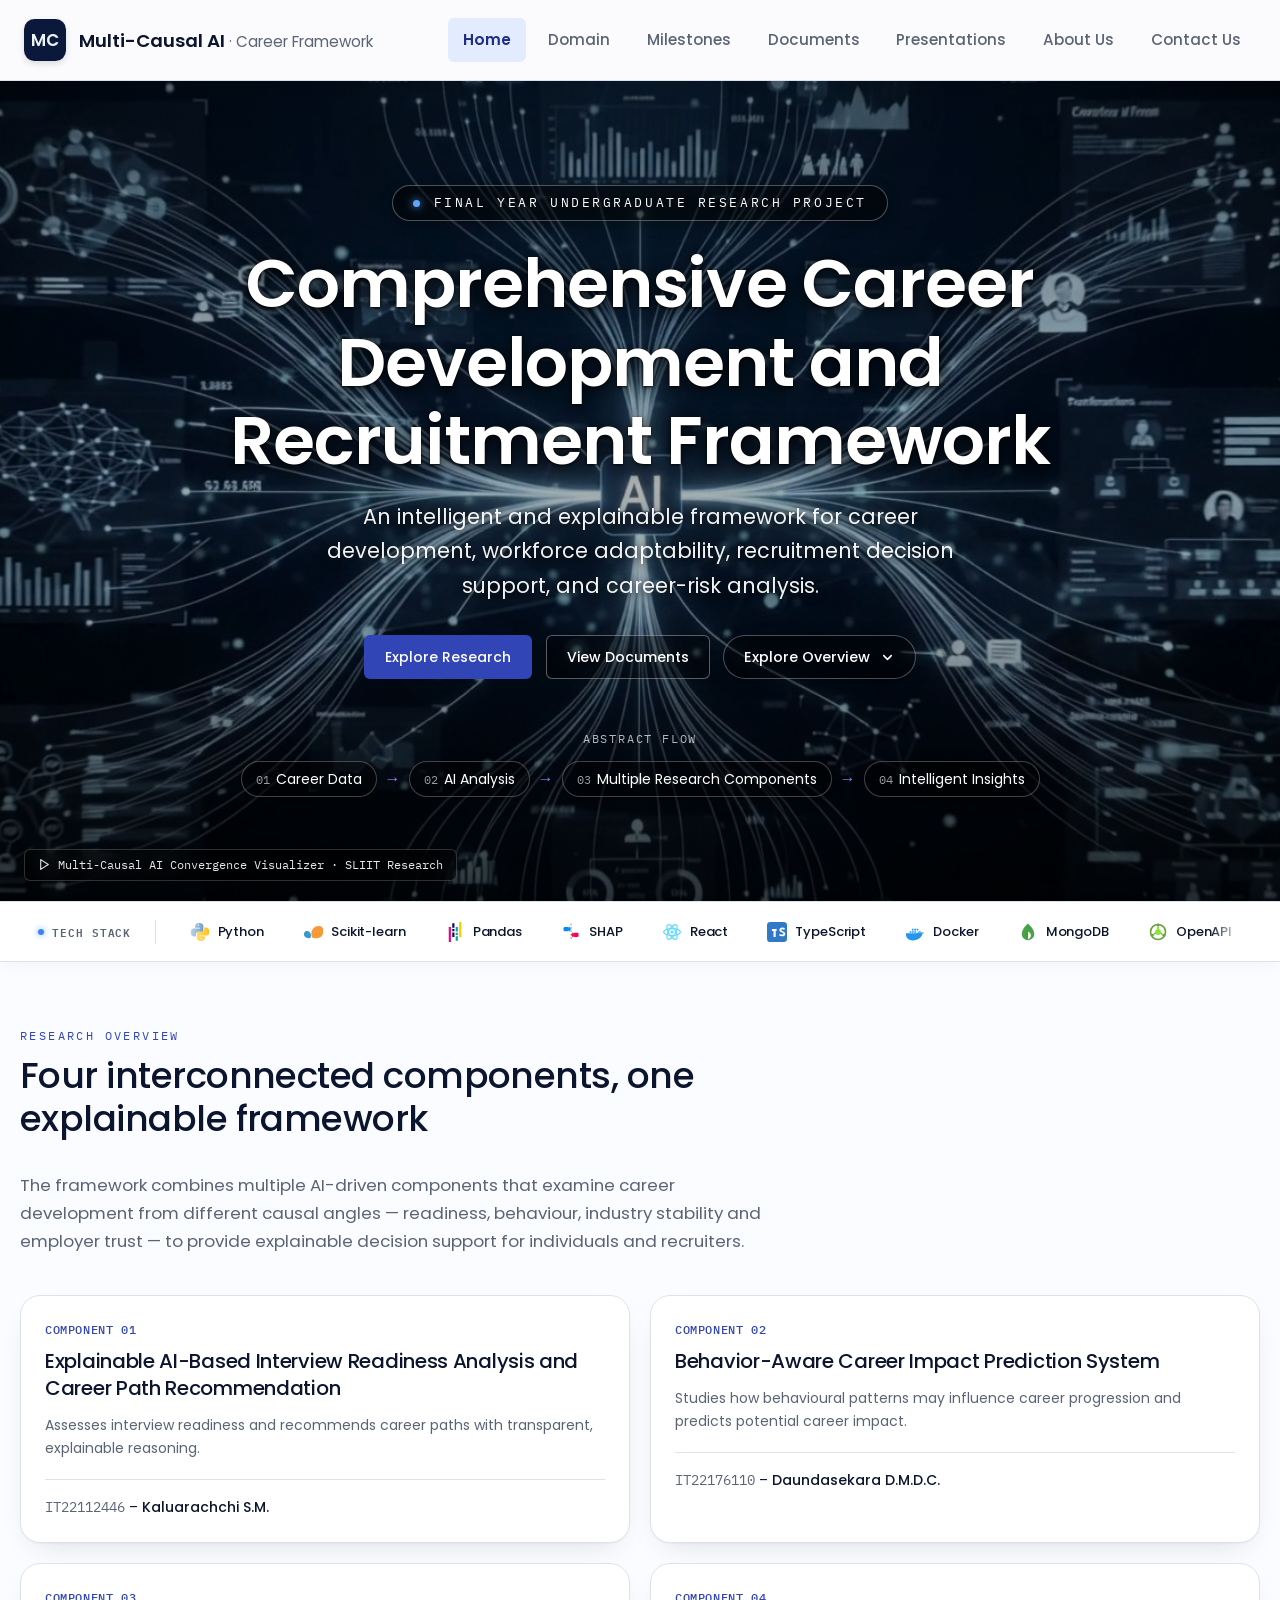
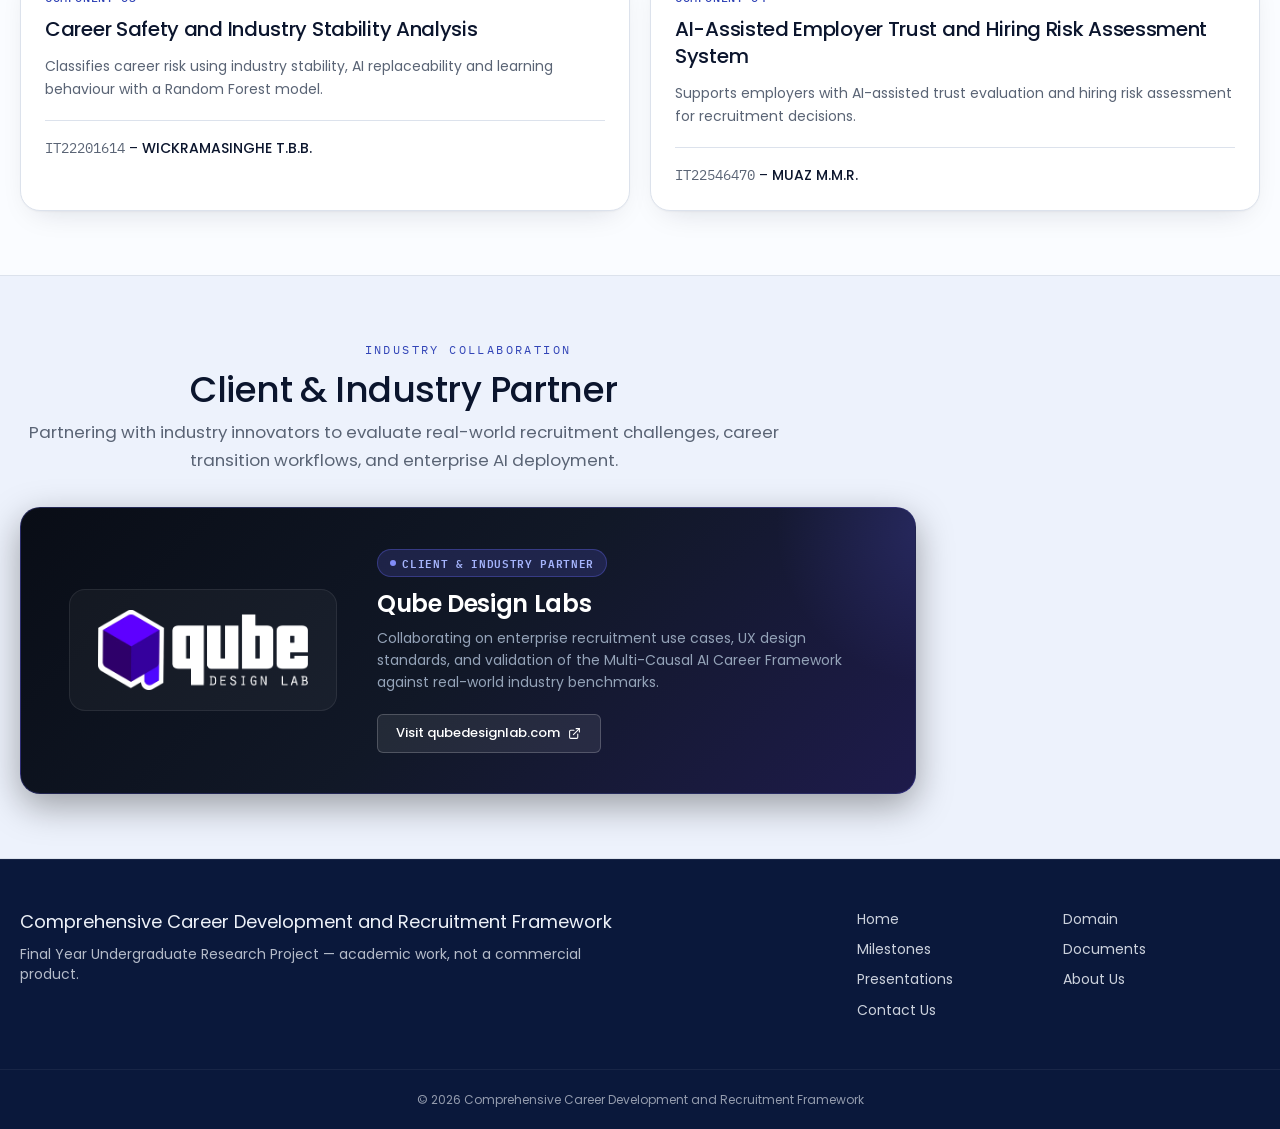
==== commit 853e0b69: "changers" ====
--- a/index.html
+++ b/index.html
@@ -746,6 +746,43 @@
       </div>
     </section>
 
+    <!-- Industry Client & Partner Collaboration Section -->
+    <section class="section-wrapper bg-secondary-section" id="partner" style="border-top: 1px solid var(--border);">
+      <div class="reveal max-w-4xl mx-auto">
+        <div class="text-center mb-8" style="margin-bottom: 2rem;">
+          <p class="section-eyebrow">Industry Collaboration</p>
+          <h2 class="section-title" style="margin-bottom: 0.5rem;">Client &amp; Industry Partner</h2>
+          <p class="section-desc" style="margin-bottom: 0;">
+            Partnering with industry innovators to evaluate real-world recruitment challenges, career transition workflows, and enterprise AI deployment.
+          </p>
+        </div>
+
+        <div class="partner-section-card">
+          <a href="https://qubedesignlab.com/" target="_blank" rel="noopener noreferrer" class="partner-logo-wrapper" aria-label="Visit Qube Design Labs website">
+            <img src="assets/qube-design-labs.webp" alt="Qube Design Labs Logo" class="partner-logo-img" loading="lazy" />
+          </a>
+          <div>
+            <span class="partner-badge-pill">
+              <span class="dot-indicator" style="background-color: #818cf8; width: 6px; height: 6px; border-radius: 50%;"></span>
+              Client &amp; Industry Partner
+            </span>
+            <h3 class="partner-card-title">Qube Design Labs</h3>
+            <p class="partner-card-desc">
+              Collaborating on enterprise recruitment use cases, UX design standards, and validation of the Multi-Causal AI Career Framework against real-world industry benchmarks.
+            </p>
+            <a href="https://qubedesignlab.com/" target="_blank" rel="noopener noreferrer" class="partner-visit-btn">
+              <span>Visit qubedesignlab.com</span>
+              <svg width="13" height="13" viewBox="0 0 24 24" fill="none" stroke="currentColor" stroke-width="2" stroke-linecap="round" stroke-linejoin="round" aria-hidden="true">
+                <path d="M18 13v6a2 2 0 0 1-2 2H5a2 2 0 0 1-2-2V8a2 2 0 0 1 2-2h6"></path>
+                <polyline points="15 3 21 3 21 9"></polyline>
+                <line x1="10" y1="14" x2="21" y2="3"></line>
+              </svg>
+            </a>
+          </div>
+        </div>
+      </div>
+    </section>
+
   </main>
 
   <!-- Global Footer -->
--- a/css/style.css
+++ b/css/style.css
@@ -2037,3 +2037,132 @@
   margin: 2rem 0;
 }
 
+/* ==========================================================================
+   Industry Partner & Client Card
+   ========================================================================== */
+.partner-section-card {
+  background: linear-gradient(135deg, #090d16 0%, #111827 50%, #1e1b4b 100%);
+  border: 1px solid rgba(99, 102, 241, 0.25);
+  border-radius: var(--radius-xl, 1rem);
+  padding: 2.25rem 2rem;
+  color: #ffffff;
+  display: flex;
+  flex-direction: column;
+  gap: 1.75rem;
+  align-items: center;
+  box-shadow: 0 12px 36px rgba(0, 0, 0, 0.35);
+  position: relative;
+  overflow: hidden;
+  transition: transform 0.25s ease, box-shadow 0.25s ease;
+}
+
+.partner-section-card:hover {
+  transform: translateY(-2px);
+  box-shadow: 0 16px 40px rgba(67, 56, 202, 0.2);
+  border-color: rgba(99, 102, 241, 0.45);
+}
+
+@media (min-width: 768px) {
+  .partner-section-card {
+    flex-direction: row;
+    gap: 2.5rem;
+    padding: 2.5rem 3rem;
+    text-align: left;
+  }
+}
+
+.partner-section-card::before {
+  content: '';
+  position: absolute;
+  top: -50%;
+  right: -20%;
+  width: 320px;
+  height: 320px;
+  background: radial-gradient(circle, rgba(99, 102, 241, 0.2) 0%, transparent 70%);
+  border-radius: 50%;
+  pointer-events: none;
+}
+
+.partner-logo-wrapper {
+  flex-shrink: 0;
+  display: flex;
+  align-items: center;
+  justify-content: center;
+  padding: 1.25rem 1.75rem;
+  background: rgba(255, 255, 255, 0.04);
+  border: 1px solid rgba(255, 255, 255, 0.08);
+  border-radius: var(--radius-lg, 0.75rem);
+  transition: transform 0.2s ease, background 0.2s ease, border-color 0.2s ease;
+  text-decoration: none;
+}
+
+.partner-logo-wrapper:hover {
+  transform: translateY(-2px);
+  background: rgba(255, 255, 255, 0.08);
+  border-color: rgba(99, 102, 241, 0.5);
+}
+
+.partner-logo-img {
+  max-width: 210px;
+  width: 100%;
+  height: auto;
+  display: block;
+}
+
+.partner-badge-pill {
+  display: inline-flex;
+  align-items: center;
+  gap: 0.4rem;
+  background: rgba(99, 102, 241, 0.18);
+  color: #a5b4fc;
+  border: 1px solid rgba(99, 102, 241, 0.35);
+  font-family: var(--font-mono, monospace);
+  font-size: 0.6875rem;
+  font-weight: 600;
+  text-transform: uppercase;
+  letter-spacing: 0.06em;
+  padding: 0.25rem 0.75rem;
+  border-radius: 9999px;
+  margin-bottom: 0.75rem;
+}
+
+.partner-card-title {
+  font-family: var(--font-display, sans-serif);
+  font-size: 1.5rem;
+  font-weight: 600;
+  color: #ffffff;
+  margin: 0 0 0.5rem 0;
+  line-height: 1.25;
+}
+
+.partner-card-desc {
+  font-size: 0.875rem;
+  color: #94a3b8;
+  margin: 0 0 1.25rem 0;
+  line-height: 1.6;
+  max-width: 34rem;
+}
+
+.partner-visit-btn {
+  display: inline-flex;
+  align-items: center;
+  gap: 0.5rem;
+  background: rgba(255, 255, 255, 0.08);
+  color: #ffffff !important;
+  border: 1px solid rgba(255, 255, 255, 0.2);
+  padding: 0.5rem 1.15rem;
+  border-radius: var(--radius-sm, 0.375rem);
+  font-size: 0.8125rem;
+  font-weight: 500;
+  text-decoration: none;
+  transition: all 0.2s ease;
+}
+
+.partner-visit-btn:hover {
+  background: rgba(255, 255, 255, 0.16);
+  border-color: rgba(255, 255, 255, 0.45);
+  color: #ffffff !important;
+  transform: translateY(-1px);
+}
+
+
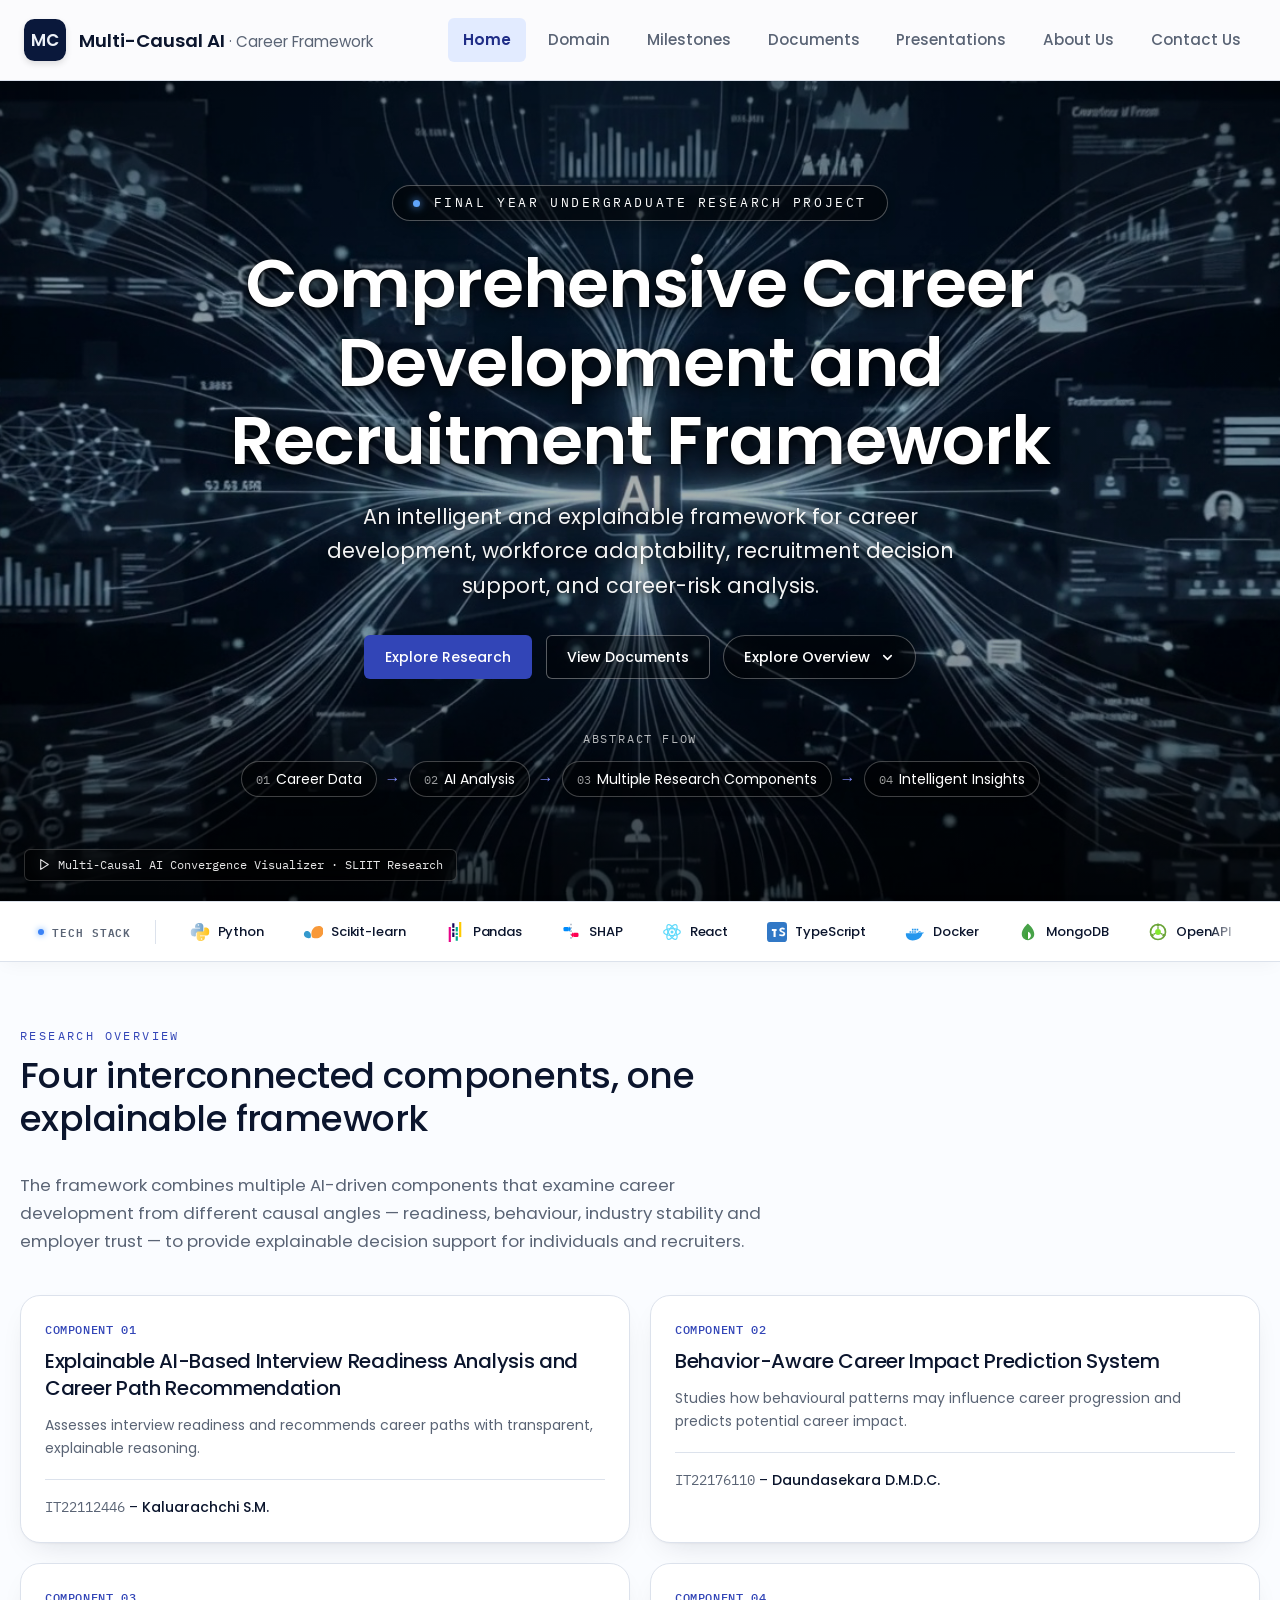
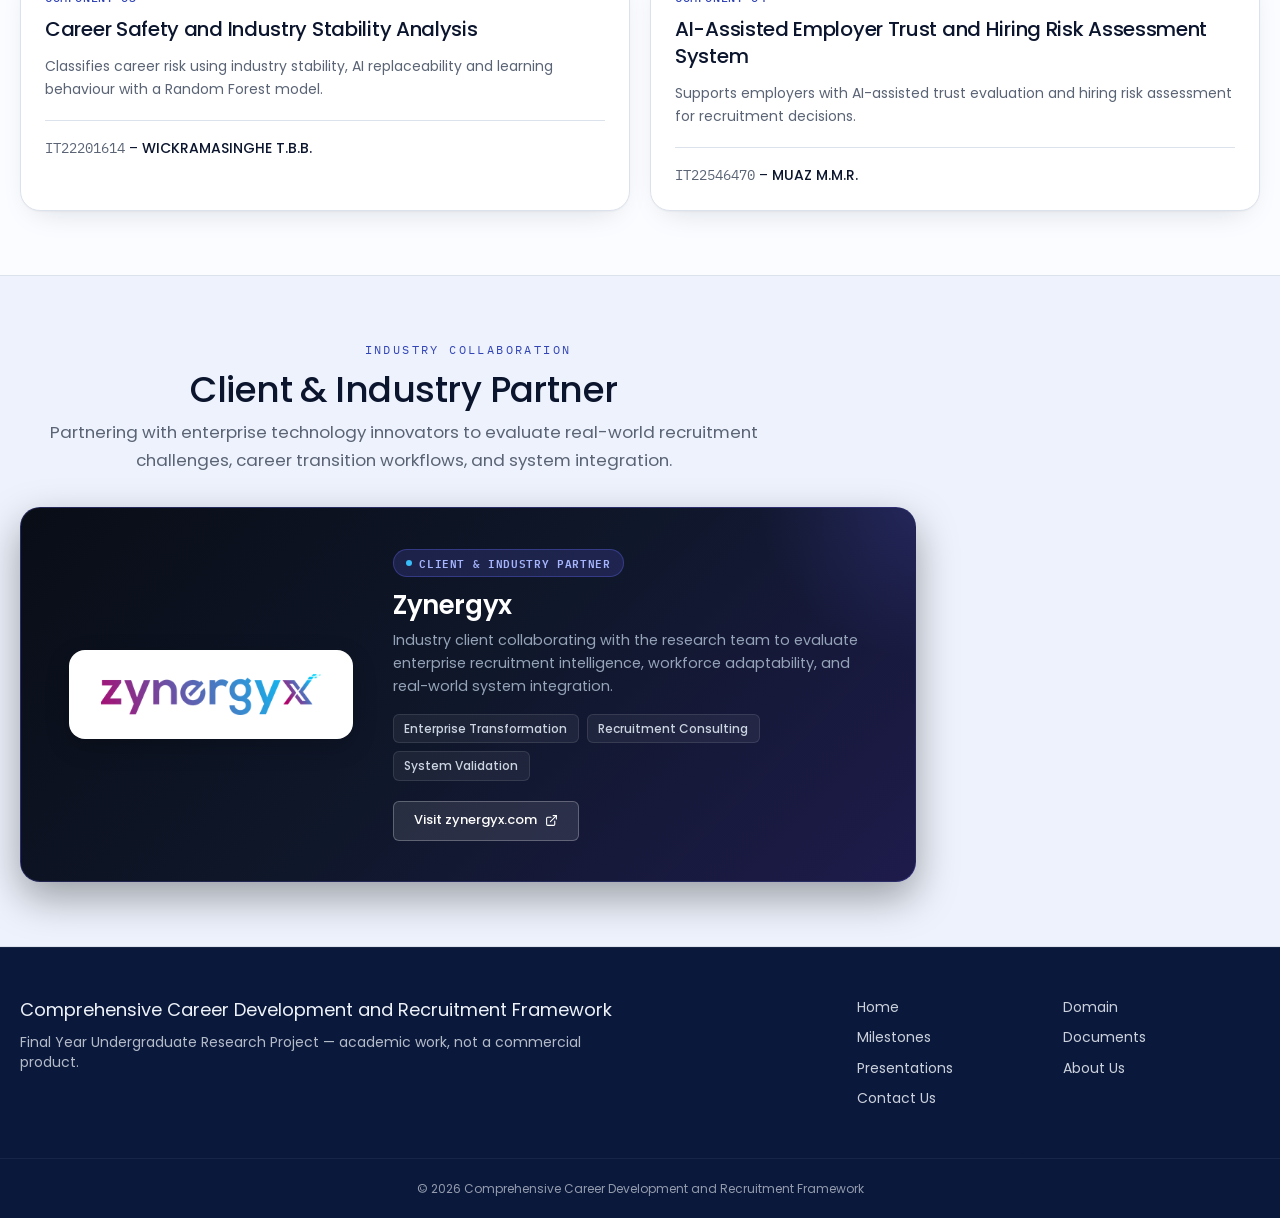
==== commit c21e87b2: "client add" ====
--- a/index.html
+++ b/index.html
@@ -753,25 +753,33 @@
           <p class="section-eyebrow">Industry Collaboration</p>
           <h2 class="section-title" style="margin-bottom: 0.5rem;">Client &amp; Industry Partner</h2>
           <p class="section-desc" style="margin-bottom: 0;">
-            Partnering with industry innovators to evaluate real-world recruitment challenges, career transition workflows, and enterprise AI deployment.
+            Partnering with enterprise technology innovators to evaluate real-world recruitment challenges, career transition workflows, and system integration.
           </p>
         </div>
 
         <div class="partner-section-card">
-          <a href="https://qubedesignlab.com/" target="_blank" rel="noopener noreferrer" class="partner-logo-wrapper" aria-label="Visit Qube Design Labs website">
-            <img src="assets/qube-design-labs.webp" alt="Qube Design Labs Logo" class="partner-logo-img" loading="lazy" />
+          <a href="https://zynergyx.com/" target="_blank" rel="noopener noreferrer" class="partner-logo-wrapper" aria-label="Visit Zynergyx website">
+            <picture>
+              <source srcset="assets/zynergyx-logo.webp" type="image/webp">
+              <img src="assets/zynergyx-logo.png" alt="Zynergyx Logo" class="partner-logo-img" loading="lazy" />
+            </picture>
           </a>
           <div>
             <span class="partner-badge-pill">
-              <span class="dot-indicator" style="background-color: #818cf8; width: 6px; height: 6px; border-radius: 50%;"></span>
+              <span class="dot-indicator" style="background-color: #38bdf8; width: 6px; height: 6px; border-radius: 50%;"></span>
               Client &amp; Industry Partner
             </span>
-            <h3 class="partner-card-title">Qube Design Labs</h3>
+            <h3 class="partner-card-title">Zynergyx</h3>
             <p class="partner-card-desc">
-              Collaborating on enterprise recruitment use cases, UX design standards, and validation of the Multi-Causal AI Career Framework against real-world industry benchmarks.
+              Industry client collaborating with the research team to evaluate enterprise recruitment intelligence, workforce adaptability, and real-world system integration.
             </p>
-            <a href="https://qubedesignlab.com/" target="_blank" rel="noopener noreferrer" class="partner-visit-btn">
-              <span>Visit qubedesignlab.com</span>
+            <div class="partner-tags-container">
+              <span class="partner-tag-pill">Enterprise Transformation</span>
+              <span class="partner-tag-pill">Recruitment Consulting</span>
+              <span class="partner-tag-pill">System Validation</span>
+            </div>
+            <a href="https://zynergyx.com/" target="_blank" rel="noopener noreferrer" class="partner-visit-btn">
+              <span>Visit zynergyx.com</span>
               <svg width="13" height="13" viewBox="0 0 24 24" fill="none" stroke="currentColor" stroke-width="2" stroke-linecap="round" stroke-linejoin="round" aria-hidden="true">
                 <path d="M18 13v6a2 2 0 0 1-2 2H5a2 2 0 0 1-2-2V8a2 2 0 0 1 2-2h6"></path>
                 <polyline points="15 3 21 3 21 9"></polyline>
@@ -782,7 +790,6 @@
         </div>
       </div>
     </section>
-
   </main>
 
   <!-- Global Footer -->
--- a/css/style.css
+++ b/css/style.css
@@ -2038,10 +2038,10 @@
 }
 
 /* ==========================================================================
-   Industry Partner & Client Card
+   Industry Partner & Client Card (Zynergyx)
    ========================================================================== */
 .partner-section-card {
-  background: linear-gradient(135deg, #090d16 0%, #111827 50%, #1e1b4b 100%);
+  background: linear-gradient(135deg, #090d16 0%, #0f172a 50%, #1e1b4b 100%);
   border: 1px solid rgba(99, 102, 241, 0.25);
   border-radius: var(--radius-xl, 1rem);
   padding: 2.25rem 2rem;
@@ -2050,15 +2050,15 @@
   flex-direction: column;
   gap: 1.75rem;
   align-items: center;
-  box-shadow: 0 12px 36px rgba(0, 0, 0, 0.35);
+  box-shadow: 0 16px 40px rgba(0, 0, 0, 0.35);
   position: relative;
   overflow: hidden;
-  transition: transform 0.25s ease, box-shadow 0.25s ease;
+  transition: transform 0.25s ease, box-shadow 0.25s ease, border-color 0.25s ease;
 }
 
 .partner-section-card:hover {
   transform: translateY(-2px);
-  box-shadow: 0 16px 40px rgba(67, 56, 202, 0.2);
+  box-shadow: 0 20px 48px rgba(67, 56, 202, 0.25);
   border-color: rgba(99, 102, 241, 0.45);
 }
 
@@ -2068,6 +2068,7 @@
     gap: 2.5rem;
     padding: 2.5rem 3rem;
     text-align: left;
+    align-items: center;
   }
 }
 
@@ -2076,8 +2077,8 @@
   position: absolute;
   top: -50%;
   right: -20%;
-  width: 320px;
-  height: 320px;
+  width: 340px;
+  height: 340px;
   background: radial-gradient(circle, rgba(99, 102, 241, 0.2) 0%, transparent 70%);
   border-radius: 50%;
   pointer-events: none;
@@ -2088,22 +2089,21 @@
   display: flex;
   align-items: center;
   justify-content: center;
-  padding: 1.25rem 1.75rem;
-  background: rgba(255, 255, 255, 0.04);
-  border: 1px solid rgba(255, 255, 255, 0.08);
+  padding: 1.5rem 2rem;
+  background: #ffffff;
   border-radius: var(--radius-lg, 0.75rem);
-  transition: transform 0.2s ease, background 0.2s ease, border-color 0.2s ease;
+  box-shadow: 0 8px 24px rgba(0, 0, 0, 0.2);
+  transition: transform 0.2s ease, box-shadow 0.2s ease;
   text-decoration: none;
 }
 
 .partner-logo-wrapper:hover {
   transform: translateY(-2px);
-  background: rgba(255, 255, 255, 0.08);
-  border-color: rgba(99, 102, 241, 0.5);
+  box-shadow: 0 12px 28px rgba(0, 0, 0, 0.3);
 }
 
 .partner-logo-img {
-  max-width: 210px;
+  max-width: 220px;
   width: 100%;
   height: auto;
   display: block;
@@ -2112,7 +2112,7 @@
 .partner-badge-pill {
   display: inline-flex;
   align-items: center;
-  gap: 0.4rem;
+  gap: 0.45rem;
   background: rgba(99, 102, 241, 0.18);
   color: #a5b4fc;
   border: 1px solid rgba(99, 102, 241, 0.35);
@@ -2128,7 +2128,7 @@
 
 .partner-card-title {
   font-family: var(--font-display, sans-serif);
-  font-size: 1.5rem;
+  font-size: 1.625rem;
   font-weight: 600;
   color: #ffffff;
   margin: 0 0 0.5rem 0;
@@ -2136,21 +2136,38 @@
 }
 
 .partner-card-desc {
-  font-size: 0.875rem;
+  font-size: 0.9rem;
   color: #94a3b8;
-  margin: 0 0 1.25rem 0;
+  margin: 0 0 1rem 0;
   line-height: 1.6;
-  max-width: 34rem;
+  max-width: 36rem;
+}
+
+.partner-tags-container {
+  display: flex;
+  flex-wrap: wrap;
+  gap: 0.5rem;
+  margin-bottom: 1.25rem;
+}
+
+.partner-tag-pill {
+  font-size: 0.75rem;
+  background: rgba(255, 255, 255, 0.06);
+  color: #cbd5e1;
+  padding: 0.25rem 0.65rem;
+  border-radius: var(--radius-sm, 0.25rem);
+  border: 1px solid rgba(255, 255, 255, 0.1);
+  font-weight: 500;
 }
 
 .partner-visit-btn {
   display: inline-flex;
   align-items: center;
   gap: 0.5rem;
-  background: rgba(255, 255, 255, 0.08);
+  background: rgba(255, 255, 255, 0.1);
   color: #ffffff !important;
-  border: 1px solid rgba(255, 255, 255, 0.2);
-  padding: 0.5rem 1.15rem;
+  border: 1px solid rgba(255, 255, 255, 0.25);
+  padding: 0.55rem 1.25rem;
   border-radius: var(--radius-sm, 0.375rem);
   font-size: 0.8125rem;
   font-weight: 500;
@@ -2159,10 +2176,12 @@
 }
 
 .partner-visit-btn:hover {
-  background: rgba(255, 255, 255, 0.16);
-  border-color: rgba(255, 255, 255, 0.45);
+  background: rgba(255, 255, 255, 0.18);
+  border-color: rgba(255, 255, 255, 0.5);
   color: #ffffff !important;
   transform: translateY(-1px);
 }
 
 
+
+
